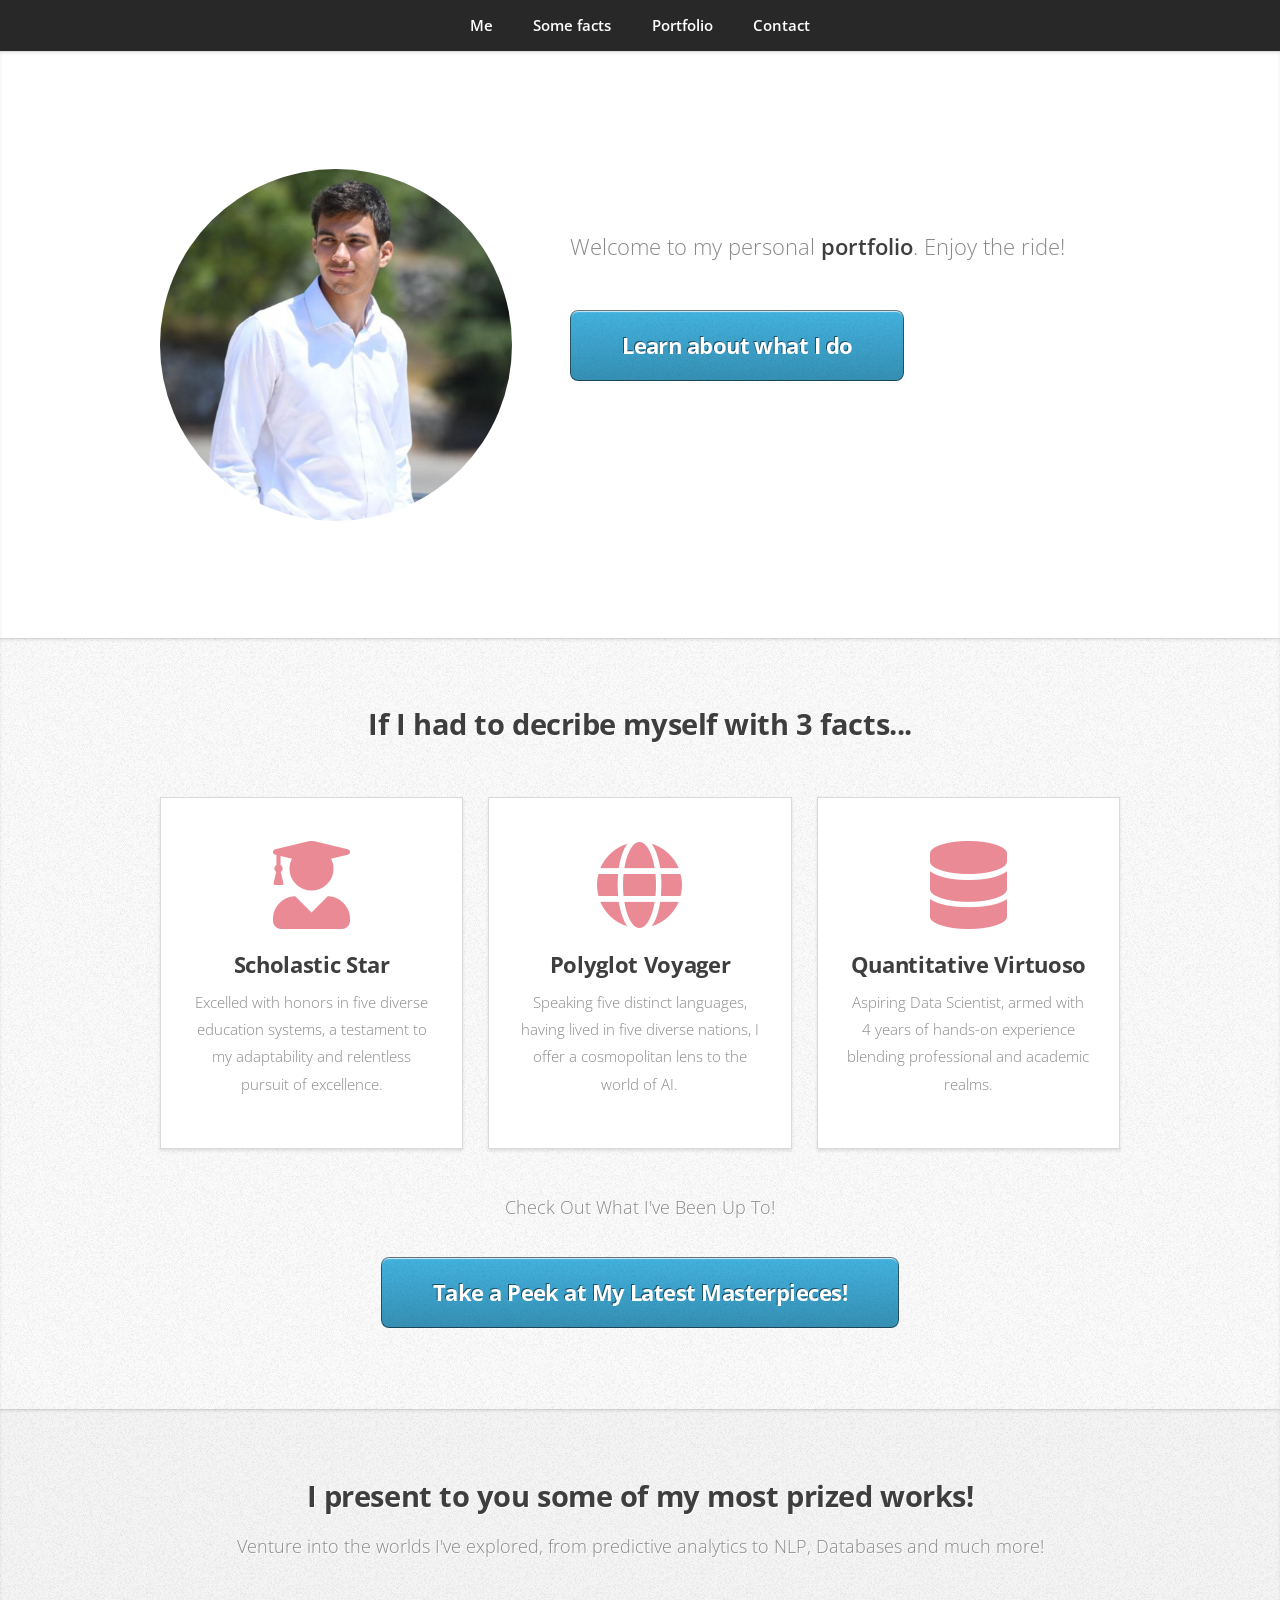
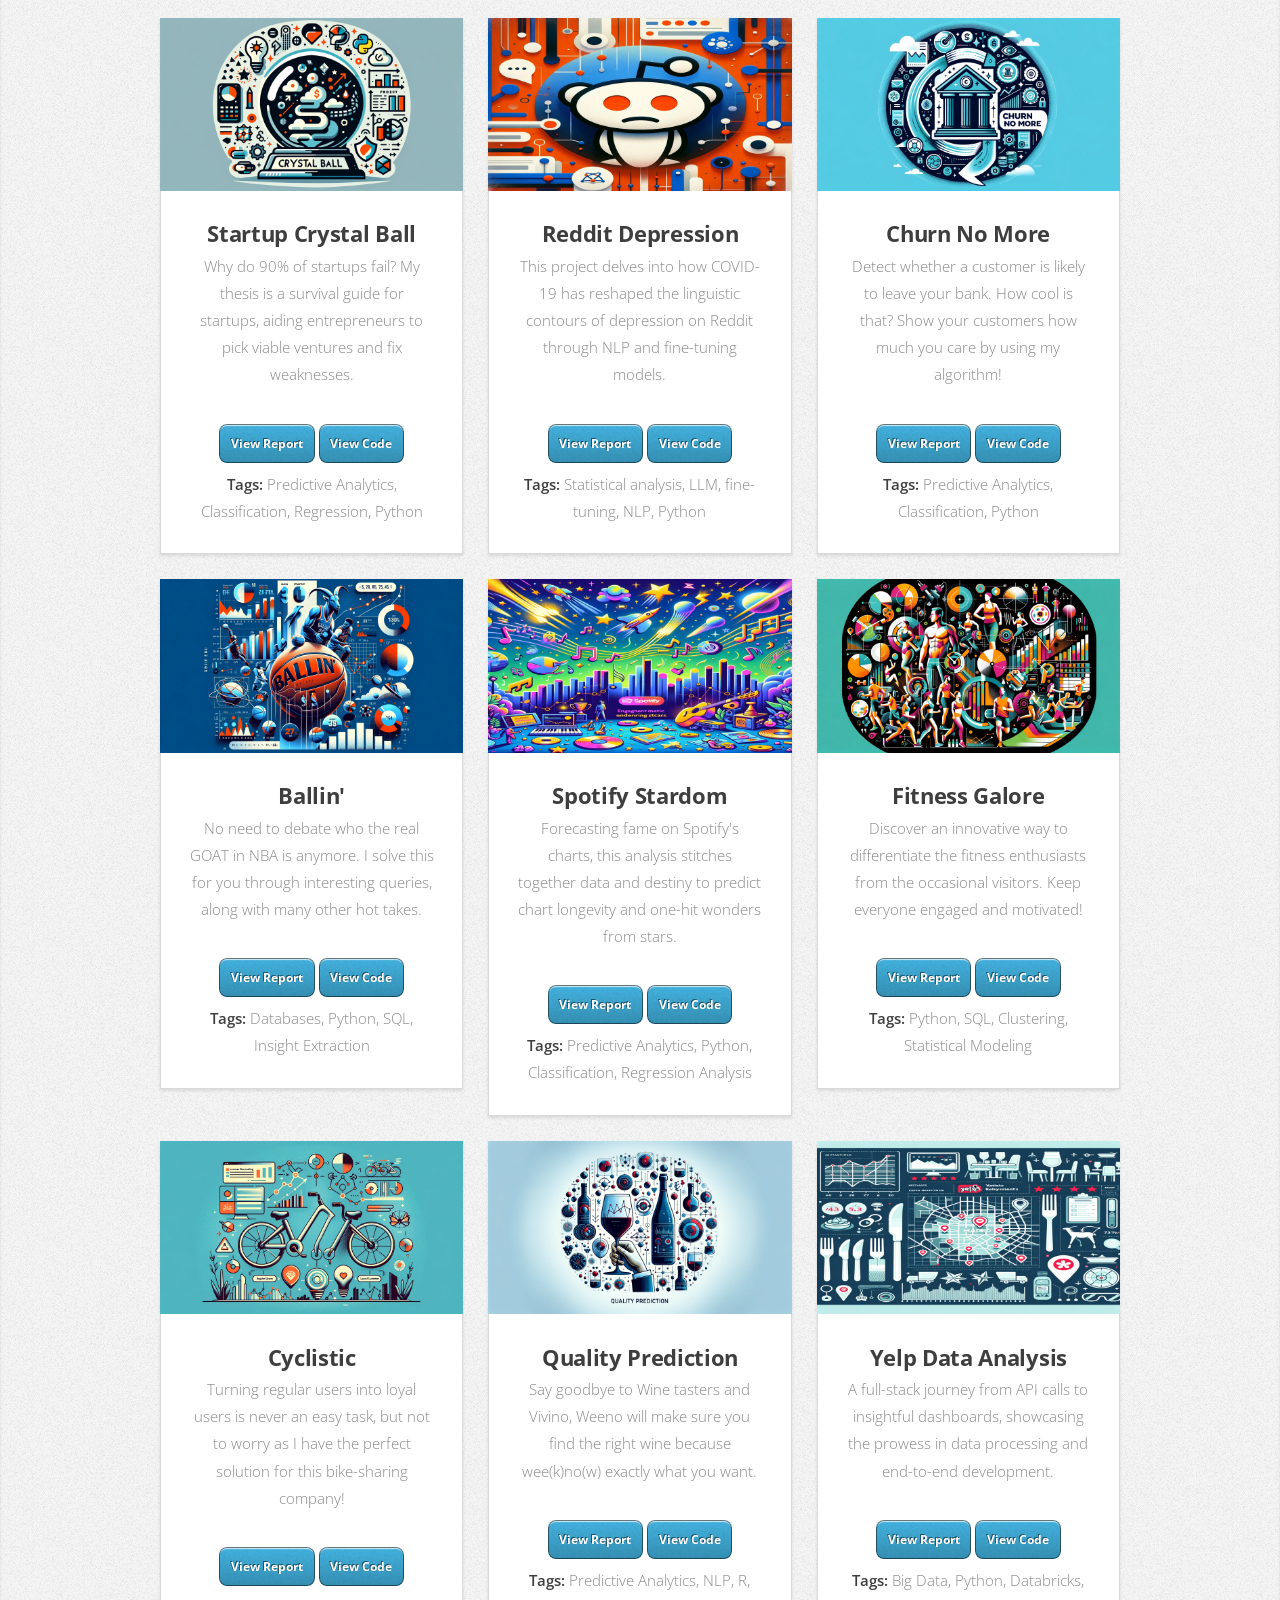
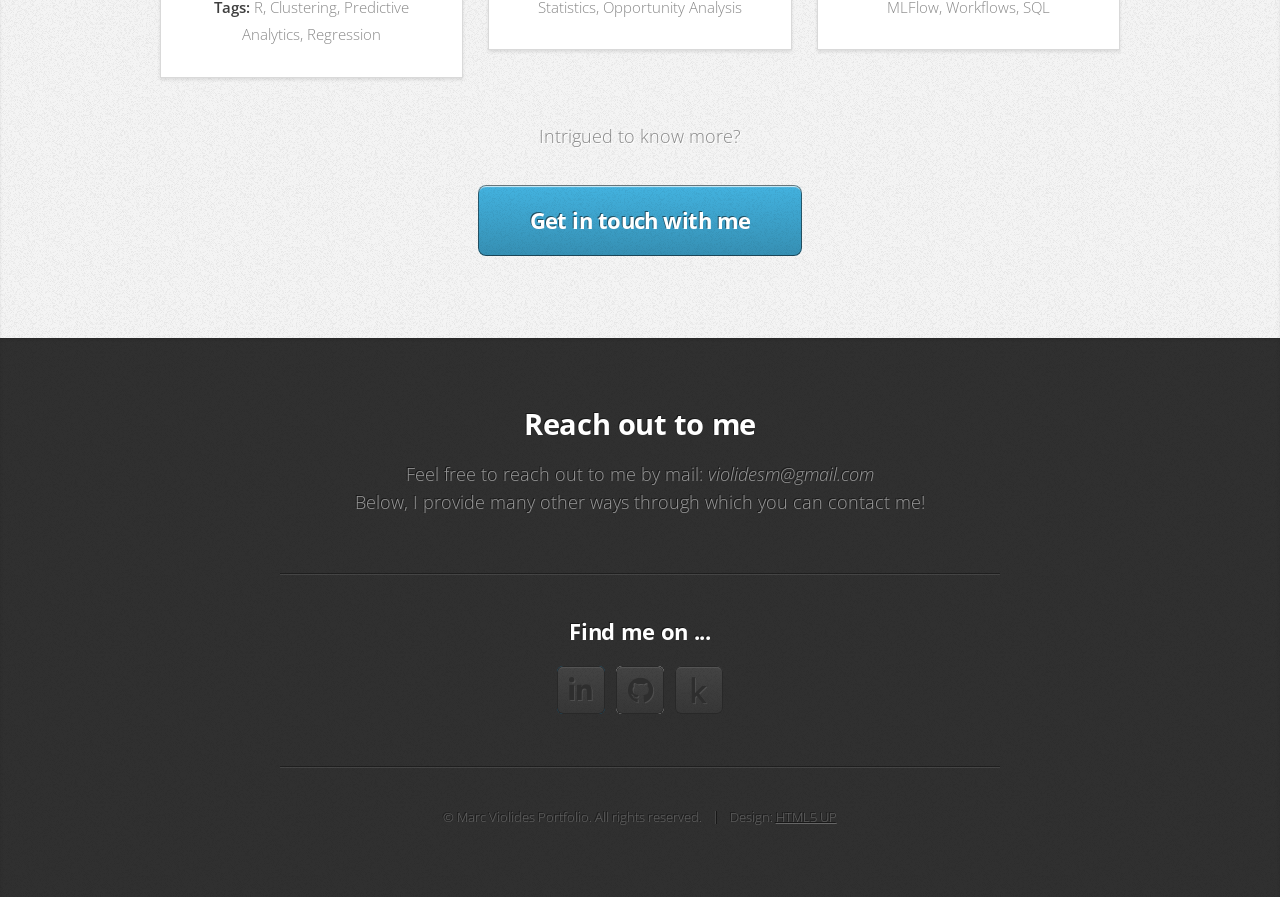
==== index.html @ 1423f088 "- Update link to ACM publication - Align boxes in facts" ====
<!DOCTYPE HTML>

<html>
	<head>
		<title>Marc Violides Portfolio</title>
		<meta charset="utf-8" />
		<meta name="viewport" content="width=device-width, initial-scale=1, user-scalable=no" />
		<link rel="stylesheet" href="assets/css/main.css" />
	</head>
	<body class="is-preload">

		<!-- Nav -->
			<nav id="nav">
				<ul class="container">
					<li><a href="#top">Me</a></li>
					<li><a href="#work">Some facts</a></li>
					<li><a href="#portfolio">Portfolio</a></li>
					<li><a href="#contact">Contact</a></li>
				</ul>
			</nav>

		<!-- Home -->
			<article id="top" class="wrapper style1">
				<div class="container">
					<div class="row">
						<div class="col-4 col-5-large col-12-medium">
							<span class="image fit"><img src="images/my_photo.jpeg" alt="" /></span>
						</div>
						<div class="col-8 col-7-large col-12-medium">
							<header>
								<h1 id="greeting"> Hey! I'm<strong> Marc Violides</strong></h1>
							</header>
							<p>Welcome to my personal<strong> portfolio</strong>. Enjoy the ride!</p>
							<a href="#work" class="button large scrolly">Learn about what I do</a>
						</div>
					</div>
				</div>
			</article>

		<!-- Work -->
			<article id="work" class="wrapper style2">
				<div class="container">
					<header>
						<h2>If I had to decribe myself with 3 facts...</h2>
					</header>
					<div class="row aln-center">
						<div class="col-4 col-6-medium col-12-small">
							<section class="box style1">
								<span class="icon solid featured fa-solid fa-user-graduate"></span>
								<h3>Scholastic Star</h3>
								<p>Excelled with honors in five diverse education systems, a testament to my adaptability and relentless pursuit of excellence.</p>
							</section>
						</div>
						<div class="col-4 col-6-medium col-12-small">
							<section class="box style1">
								<span class="icon solid featured fa-solid fa-globe"></span>
								<h3>Polyglot Voyager</h3>
								<p>Speaking five distinct languages, having lived in five diverse nations, I offer a cosmopolitan lens to the world of AI.</p>
							</section>
						</div>
						<div class="col-4 col-6-medium col-12-small">
							<section class="box style1">
								<span class="icon solid featured fa-solid fa-database"></span>
								<h3>Quantitative Virtuoso</h3>
								<p>Aspiring Data Scientist, armed with 4 years of hands-on experience blending professional and academic realms.</p>
							</section>
						</div>
						
					
				
					</div>
					<footer>
						<p>Check Out What I've Been Up To!</p>
						<a href="#portfolio" class="button large scrolly">Take a Peek at My Latest Masterpieces!</a>
					</footer>
				</div>
			</article>

		<!-- Portfolio -->
		<article id="portfolio" class="wrapper style3">
		    <div class="container">
		        <header>
		            <h2>I present to you some of my most prized works!</h2>
		            <p>Venture into the worlds I've explored, from predictive analytics to NLP, Databases and much more!</p> 
		        </header>
		        <div class="row">
		            <!-- Startup Crystal Ball Project -->
		            <div class="col-4 col-6-medium col-12-small">
		                <article class="box style2">
		                    <a href="https://www.researchgate.net/publication/378259734_Predictive_modeling_for_identifying_Success_Factors_in_Startups_An_empirical_Analysis" class="image featured"><img src="images/startup_crystal_ball.png" alt="" /></a>
		                    <h3>Startup Crystal Ball</h3>
		                    <p>Why do 90% of startups fail? My thesis is a survival guide for startups, aiding entrepreneurs to pick viable ventures and fix weaknesses.</p>
		                    <div class="buttons">
		                        <a href="https://www.researchgate.net/publication/378259734_Predictive_modeling_for_identifying_Success_Factors_in_Startups_An_empirical_Analysis" class="button small" style="padding: 0.5em 1em; font-size: 0.8em; margin-top: 0.5em; max-width: initial;">View Report</a>
		                        <a href="https://github.com/marcv12/startup_success_prediction" class="button small" style="padding: 0.5em 1em; font-size: 0.8em; margin-top: 0.5em; max-width: initial;">View Code</a>
		                    </div>
				<b>Tags:</b> Predictive Analytics, Classification, Regression, Python
		                </article>
		            </div>

				<!-- Reddit Depression Analysis Project -->
			<div class="col-4 col-6-medium col-12-small">
			    <article class="box style2">
			        <a href="https://dl.acm.org/doi/full/10.1145/3706890.3707025" class="image featured"><img src="images/resized_reddit.jpeg" alt="Reddit Depression Analysis Cover" /></a>
			        <h3>Reddit Depression</h3>
			        <p>This project delves into how COVID-19 has reshaped the linguistic contours of depression on Reddit through NLP and fine-tuning models.</p>
			        <div class="buttons">
			            <a href="https://dl.acm.org/doi/full/10.1145/3706890.3707025" class="button small" style="padding: 0.5em 1em; font-size: 0.8em; margin-top: 0.5em; max-width: initial;">View Report</a>
			            <a href="https://github.com/marcv12/reddit_depression" class="button small" style="padding: 0.5em 1em; font-size: 0.8em; margin-top: 0.5em; max-width: initial;">View Code</a>
			        </div>
			        <b>Tags:</b> Statistical analysis, LLM, fine-tuning, NLP, Python
			    </article>
			</div>

				<!-- Churn project -->
		            <div class="col-4 col-6-medium col-12-small">
		                <article class="box style2">
		                    <a href="https://drive.google.com/file/d/150EFKqmXmt2db7k8Qlv5PK74S-9IhOcJ/view?usp=sharing" class="image featured"><img src="images/churn_no_more_cover.png" alt="image of churning no more project" /></a>
		                    <h3>Churn No More</h3>
		                    <p>Detect whether a customer is likely to leave your bank. How cool is that? Show your customers how much you care by using my algorithm!</p>
		                    
		                    <div class="buttons">
		                        <a href="https://drive.google.com/file/d/150EFKqmXmt2db7k8Qlv5PK74S-9IhOcJ/view?usp=sharing" class="button small" style="padding: 0.5em 1em; font-size: 0.8em; margin-top: 0.5em; max-width: initial;">View Report</a>
		                        <a href="https://github.com/marcv12/To_churn_or_not_to_churn" class="button small" style="padding: 0.5em 1em; font-size: 0.8em; margin-top: 0.5em; max-width: initial;">View Code</a>
		                    </div>
					<b>Tags:</b> Predictive Analytics, Classification, Python
		                </article>
		            </div>


				
		            <!-- Ballin NBA project -->
		            <div class="col-4 col-6-medium col-12-small">
		                <article class="box style2">
		                    <a href="https://drive.google.com/file/d/1-qjoWZoAgb9MP-tbfF7dIFPw4e5CieKf/view?usp=sharing" class="image featured"><img src="images/ballin_project.png" alt="image of nba project" /></a>
		                    <h3>Ballin'</h3>
		                    <p>No need to debate who the real GOAT in NBA is anymore. I solve this for you through interesting queries, along with many other hot takes.</p>
		                    
		                    <div class="buttons">
		                        <a href="https://drive.google.com/file/d/1-qjoWZoAgb9MP-tbfF7dIFPw4e5CieKf/view?usp=sharing" class="button small" style="padding: 0.5em 1em; font-size: 0.8em; margin-top: 0.5em; max-width: initial;">View Report</a>
		                        <a href="https://github.com/marcv12/NBA_project" class="button small" style="padding: 0.5em 1em; font-size: 0.8em; margin-top: 0.5em; max-width: initial;">View Code</a>
		                    </div>
				<b>Tags:</b> Databases, Python, SQL, Insight Extraction
		                </article>
		            </div>
		            


				<!-- Spotify Analysis Project -->
			<div class="col-4 col-6-medium col-12-small">
			    <article class="box style2">
			        <a href="https://www.researchgate.net/publication/378964480_Chart_Longevity_and_Stardom_Predicting_Song_Duration_and_Artist_Breakouts_on_Spotify" class="image featured"><img src="images/resized_spotify.jpeg" alt="Spotify Analysis Cover" /></a>
			        <h3>Spotify Stardom</h3>
			        <p>Forecasting fame on Spotify's charts, this analysis stitches together data and destiny to predict chart longevity and one-hit wonders from stars.</p>
			        <div class="buttons">
			            <a href="https://www.researchgate.net/publication/378964480_Chart_Longevity_and_Stardom_Predicting_Song_Duration_and_Artist_Breakouts_on_Spotify" class="button small" style="padding: 0.5em 1em; font-size: 0.8em; margin-top: 0.5em; max-width: initial;">View Report</a>
			            <a href="https://github.com/marcv12/spotify_analysis" class="button small" style="padding: 0.5em 1em; font-size: 0.8em; margin-top: 0.5em; max-width: initial;">View Code</a>
			        </div>
			        <b>Tags:</b> Predictive Analytics, Python, Classification, Regression Analysis
			    </article>
			</div>
				
		            <!-- Fitness Galore Project -->
		            <div class="col-4 col-6-medium col-12-small">
		                <article class="box style2">
		                    <a href="https://drive.google.com/file/d/1sPAd1Q3yMEG9LUnz9MklTgXT2v_jiDfI/view?usp=sharing" class="image featured"><img src="images/fitness_galore_updated_cover.png" alt="image of fitness galore project" /></a>
		                    <h3>Fitness Galore</h3>
		                    <p>Discover an innovative way to differentiate the fitness enthusiasts from the occasional visitors. Keep everyone engaged and motivated!</p>
		                    
		                    <div class="buttons">
		                        <a href="https://drive.google.com/file/d/1sPAd1Q3yMEG9LUnz9MklTgXT2v_jiDfI/view?usp=sharing" class="button small" style="padding: 0.5em 1em; font-size: 0.8em; margin-top: 0.5em; max-width: initial;">View Report</a>
		                        <a href="https://github.com/marcv12/Fitness_app_cluster" class="button small" style="padding: 0.5em 1em; font-size: 0.8em; margin-top: 0.5em; max-width: initial;">View Code</a>
		                    </div>
					<b>Tags:</b> Python, SQL, Clustering, Statistical Modeling
		                </article>
		            </div>
		            <!-- Cyclistic Project -->
		            <div class="col-4 col-6-medium col-12-small">
		                <article class="box style2">
		                    <a href="https://ccyzzvc0pnsf60ehtkzvuw.on.drv.tw/Cyclistic_report.html" class="image featured"><img src="images/cyclistic_cover.png" alt="image of cyclistic project" /></a>
		                    <h3>Cyclistic</h3>
		                    <p>Turning regular users into loyal users is never an easy task, but not to worry as I have the perfect solution for this bike-sharing company!</p>
		                    
		                    <div class="buttons">
		                        <a href="https://ccyzzvc0pnsf60ehtkzvuw.on.drv.tw/Cyclistic_report.html" class="button small" style="padding: 0.5em 1em; font-size: 0.8em; margin-top: 0.5em; max-width: initial;">View Report</a>
		                        <a href="https://github.com/marcv12/Cyclistic_case_study_Coursera" class="button small" style="padding: 0.5em 1em; font-size: 0.8em; margin-top: 0.5em; max-width: initial;">View Code</a>
		                    </div>
					<b>Tags:</b> R, Clustering, Predictive Analytics, Regression
		                </article>
		            </div>
				
		            <!-- Weeknow Vino -->
		            <div class="col-4 col-6-medium col-12-small">
		                <article class="box style2">
		                    <a href="https://ccyzzvc0pnsf60ehtkzvuw.on.drv.tw/wine_quality_prediction.html" class="image featured"><img src="images/wine_quality_pred_cover.png" alt="image of wine quality prediction project" /></a>
		                    <h3>Quality Prediction</h3>
		                    <p>Say goodbye to Wine tasters and Vivino, Weeno will make sure you find the right wine because wee(k)no(w) exactly what you want.</p>
		                    
		                    <div class="buttons">
		                        <a href="https://ccyzzvc0pnsf60ehtkzvuw.on.drv.tw/wine_quality_prediction.html" class="button small" style="padding: 0.5em 1em; font-size: 0.8em; margin-top: 0.5em; max-width: initial;">View Report</a>
		                        <a href="https://github.com/marcv12/wine_quality_prediction" class="button small" style="padding: 0.5em 1em; font-size: 0.8em; margin-top: 0.5em; max-width: initial;">View Code</a>
		                    </div>
					<b>Tags:</b> Predictive Analytics, NLP, R, Statistics, Opportunity Analysis
		                </article>
		            </div>

			
			
			<!-- Yelp Data Analysis Project -->
			<div class="col-4 col-6-medium col-12-small">
			    <article class="box style2">
			        <a href="https://drive.google.com/file/d/1IAJFgjIyKGXieVDuXGz5tHN5pSJ6M6KU/view?usp=sharing" class="image featured"><img src="images/resized_yelp.jpeg" alt="Yelp Data Analysis Cover" /></a>
			        <h3>Yelp Data Analysis</h3>
			        <p>A full-stack journey from API calls to insightful dashboards, showcasing the prowess in data processing and end-to-end development.</p>
			        <div class="buttons">
			            <a href="https://drive.google.com/file/d/1IAJFgjIyKGXieVDuXGz5tHN5pSJ6M6KU/view?usp=sharing" class="button small" style="padding: 0.5em 1em; font-size: 0.8em; margin-top: 0.5em; max-width: initial;">View Report</a>
			            <a href="https://github.com/marcv12/yelp_data_analysis" class="button small" style="padding: 0.5em 1em; font-size: 0.8em; margin-top: 0.5em; max-width: initial;">View Code</a>
			        </div>
			        <b>Tags:</b> Big Data, Python, Databricks, MLFlow, Workflows, SQL
			    </article>
			</div>
			
			

		        </div>
		        <footer>
		            <p>Intrigued to know more?</p>
		            <a href="#contact" class="button large scrolly">Get in touch with me</a>
		        </footer>
		    </div>
		</article>


		<!-- Contact -->
			<article id="contact" class="wrapper style4">
				<div class="container medium">
					<header>
						<h2>Reach out to me</h2>
						<p> Feel free to reach out to me by mail: <i>violidesm@gmail.com</i></p>
						<p> Below, I provide many other ways through which you can contact me!</p>
					</header>
					
						<div class="col-12">
							<hr />
							<h3>Find me on ...</h3>
							<ul class="social">
								<li><a href="https://www.linkedin.com/in/marc-violides-b282ba214" class="icon brands fa-linkedin-in"><span class="label">LinkedIn</span></a></li>
								<li><a href="https://github.com/marcv12" class="icon brands fa-github"><span class="label">Github</span></a></li>
								<li><a href="https://www.kaggle.com/marcviolides" class="icon brands fa-kaggle"><span class="label">Kaggle</span></a></li>
								<!--
								<li><a href="#" class="icon solid fa-rss"><span>RSS</span></a></li>
								<li><a href="#" class="icon brands fa-instagram"><span>Instagram</span></a></li>
								<li><a href="#" class="icon brands fa-foursquare"><span>Foursquare</span></a></li>
								<li><a href="#" class="icon brands fa-skype"><span>Skype</span></a></li>
								<li><a href="#" class="icon brands fa-soundcloud"><span>Soundcloud</span></a></li>
								<li><a href="#" class="icon brands fa-youtube"><span>YouTube</span></a></li>
								<li><a href="#" class="icon brands fa-blogger"><span>Blogger</span></a></li>
								<li><a href="#" class="icon brands fa-flickr"><span>Flickr</span></a></li>
								<li><a href="#" class="icon brands fa-vimeo"><span>Vimeo</span></a></li>
								-->
							</ul>
							<hr />
						</div>
					</div>
					<footer>
						<ul id="copyright">
							<li>&copy; Marc Violides Portfolio. All rights reserved.</li><li>Design: <a href="http://html5up.net">HTML5 UP</a></li>
						</ul>
					</footer>
				</div>
			</article>

		<!-- Scripts -->
			<script src="assets/js/jquery.min.js"></script>
			<script src="assets/js/jquery.scrolly.min.js"></script>
			<script src="assets/js/greetingsAnimation.js"></script>
			<script src="assets/js/browser.min.js"></script>
			<script src="assets/js/breakpoints.min.js"></script>
			<script src="assets/js/util.js"></script>
			<script src="assets/js/main.js"></script>

	</body>
</html>
---- assets/css/main.css ----
@import url("https://fonts.googleapis.com/css?family=Open+Sans:300,300italic,600,600italic,700");
@import url("fontawesome-all.min.css");

/*
	Miniport by HTML5 UP
	html5up.net | @ajlkn
	Free for personal and commercial use under the CCA 3.0 license (html5up.net/license)
*/

html, body, div, span, applet, object,
iframe, h1, h2, h3, h4, h5, h6, p, blockquote,
pre, a, abbr, acronym, address, big, cite,
code, del, dfn, em, img, ins, kbd, q, s, samp,
small, strike, strong, sub, sup, tt, var, b,
u, i, center, dl, dt, dd, ol, ul, li, fieldset,
form, label, legend, table, caption, tbody,
tfoot, thead, tr, th, td, article, aside,
canvas, details, embed, figure, figcaption,
footer, header, hgroup, menu, nav, output, ruby,
section, summary, time, mark, audio, video {
	margin: 0;
	padding: 0;
	border: 0;
	font-size: 100%;
	font: inherit;
	vertical-align: baseline;}

article, aside, details, figcaption, figure,
footer, header, hgroup, menu, nav, section {
	display: block;}

body {
	line-height: 1;
}

ol, ul {
	list-style: none;
}

blockquote, q {
	quotes: none;
}

	blockquote:before, blockquote:after, q:before, q:after {
		content: '';
		content: none;
	}

table {
	border-collapse: collapse;
	border-spacing: 0;
}

body {
	-webkit-text-size-adjust: none;
}

mark {
	background-color: transparent;
	color: inherit;
}

input::-moz-focus-inner {
	border: 0;
	padding: 0;
}

input, select, textarea {
	-moz-appearance: none;
	-webkit-appearance: none;
	-ms-appearance: none;
	appearance: none;
}

/* Basic */

	html {
		box-sizing: border-box;
	}

	*, *:before, *:after {
		box-sizing: inherit;
	}

	body {
		padding-top: 3.5em;
	}

		body.is-preload *, body.is-preload *:before, body.is-preload *:after {
			-moz-animation: none !important;
			-webkit-animation: none !important;
			-ms-animation: none !important;
			animation: none !important;
			-moz-transition: none !important;
			-webkit-transition: none !important;
			-ms-transition: none !important;
			transition: none !important;
		}

	body, input, textarea, select {
		font-family: 'Open Sans', sans-serif;
		line-height: 1.85em;
		color: #888;
		font-weight: 300;
		font-size: 13pt;
	}

	a {
		-moz-transition: color .2s ease-in-out;
		-webkit-transition: color .2s ease-in-out;
		-ms-transition: color .2s ease-in-out;
		transition: color .2s ease-in-out;
		color: #43B3E0;
		text-decoration: underline;
	}

		a:hover {
			color: #43bff0 !important;
		}

		a img {
			border: 0;
		}

	b, strong {
		font-weight: 600;
		color: #3e3e3e;
	}

	i, em {
		font-style: italic;
	}

	sub {
		position: relative;
		top: 0.5em;
		font-size: 0.8em;
	}

	sup {
		position: relative;
		top: -0.5em;
		font-size: 0.8em;
	}

	blockquote {
		border-left: solid 0.75em #eee;
		padding: 1em 0 1em 1.5em;
		font-style: italic;
	}

	h1, h2, h3, h4, h5, h6 {
		color: #3e3e3e;
		margin: 0 0 0.75em 0;
	}

	h1 a, h2 a, h3 a, h4 a, h5 a, h6 a {
		text-decoration: none;
		color: inherit;
	}

	h2, h3, h4, h5, h6 {
		font-weight: 700;
	}

	h1 {
		font-size: 3.25em;
		letter-spacing: -0.025em;
		font-weight: 300;
	}

		h1 strong {
			font-weight: 700;
		}

	h2 {
		font-size: 2em;
		letter-spacing: -0.015em;
	}

	h3 {
		font-size: 1.5em;
		letter-spacing: -0.015em;
	}

	em, i {
		font-style: italic;
	}

	br.clear {
		clear: both;
	}

	hr {
		border: 0;
		border-top: solid 1px #444;
		border-top-color: rgba(0, 0, 0, 0.35);
		box-shadow: 0px 1px 0px 0px rgba(255, 255, 255, 0.1);
		height: 1px;
		margin: 3em 0;
	}

	p, ul, ol, dl, table {
		margin-bottom: 2em;
	}

	header {
		margin: 0 0 3em 0;
	}

		header > p {
			font-size: 1.25em;
			margin: 0;
		}

	footer {
		margin: 3em 0 0 0;
	}

		footer > p {
			font-size: 1.25em;
		}

/* Container */

	.container {
		margin: 0 auto;
		max-width: calc(100% - 50px);
		width: 1200px;
	}

		.container.medium {
			width: 900px;
		}

		@media screen and (max-width: 1680px) {

			.container {
				width: 1200px;
			}

				.container.medium {
					width: 900px;
				}

		}

		@media screen and (max-width: 1280px) {

			.container {
				width: 960px;
			}

				.container.medium {
					width: 720px;
				}

		}

		@media screen and (max-width: 980px) {

			.container {
				width: 100%;
			}

				.container.medium {
					width: 75%;
				}

		}

		@media screen and (max-width: 736px) {

			.container {
				width: 100%;
				max-width: calc(100% - 30px);
			}

				.container.medium {
					width: 100%;
				}

		}

/* Row */

	.row {
		display: flex;
		flex-wrap: wrap;
		box-sizing: border-box;
		align-items: stretch;
	}

		.row > * {
			box-sizing: border-box;
		}

		.row.gtr-uniform > * > :last-child {
			margin-bottom: 0;
		}

		.row.aln-left {
			justify-content: flex-start;
		}

		.row.aln-center {
			justify-content: center;
		}

		.row.aln-right {
			justify-content: flex-end;
		}

		.row.aln-top {
			align-items: flex-start;
		}

		.row.aln-middle {
			align-items: center;
		}

		.row.aln-bottom {
			align-items: flex-end;
		}

		.row > .imp {
			order: -1;
		}

		.row > .col-1 {
			width: 8.33333%;
		}

		.row > .off-1 {
			margin-left: 8.33333%;
		}

		.row > .col-2 {
			width: 16.66667%;
		}

		.row > .off-2 {
			margin-left: 16.66667%;
		}

		.row > .col-3 {
			width: 25%;
		}

		.row > .off-3 {
			margin-left: 25%;
		}

		.row > .col-4 {
			width: 33.33333%;
		}

		.row > .off-4 {
			margin-left: 33.33333%;
		}

		.row > .col-5 {
			width: 41.66667%;
		}

		.row > .off-5 {
			margin-left: 41.66667%;
		}

		.row > .col-6 {
			width: 50%;
		}

		.row > .off-6 {
			margin-left: 50%;
		}

		.row > .col-7 {
			width: 58.33333%;
		}

		.row > .off-7 {
			margin-left: 58.33333%;
		}

		.row > .col-8 {
			width: 66.66667%;
		}

		.row > .off-8 {
			margin-left: 66.66667%;
		}

		.row > .col-9 {
			width: 75%;
		}

		.row > .off-9 {
			margin-left: 75%;
		}

		.row > .col-10 {
			width: 83.33333%;
		}

		.row > .off-10 {
			margin-left: 83.33333%;
		}

		.row > .col-11 {
			width: 91.66667%;
		}

		.row > .off-11 {
			margin-left: 91.66667%;
		}

		.row > .col-12 {
			width: 100%;
		}

		.row > .off-12 {
			margin-left: 100%;
		}

		.row.gtr-0 {
			margin-top: 0px;
			margin-left: 0px;
		}

			.row.gtr-0 > * {
				padding: 0px 0 0 0px;
			}

			.row.gtr-0.gtr-uniform {
				margin-top: 0px;
			}

				.row.gtr-0.gtr-uniform > * {
					padding-top: 0px;
				}

		.row.gtr-25 {
			margin-top: -6.25px;
			margin-left: -6.25px;
		}

			.row.gtr-25 > * {
				padding: 6.25px 0 0 6.25px;
			}

			.row.gtr-25.gtr-uniform {
				margin-top: -6.25px;
			}

				.row.gtr-25.gtr-uniform > * {
					padding-top: 6.25px;
				}

		.row.gtr-50 {
			margin-top: -12.5px;
			margin-left: -12.5px;
		}

			.row.gtr-50 > * {
				padding: 12.5px 0 0 12.5px;
			}

			.row.gtr-50.gtr-uniform {
				margin-top: -12.5px;
			}

				.row.gtr-50.gtr-uniform > * {
					padding-top: 12.5px;
				}

		.row {
			margin-top: -25px;
			margin-left: -25px;
		}

			.row > * {
				padding: 25px 0 0 25px;
			}

			.row.gtr-uniform {
				margin-top: -25px;
			}

				.row.gtr-uniform > * {
					padding-top: 25px;
				}

		.row.gtr-150 {
			margin-top: -37.5px;
			margin-left: -37.5px;
		}

			.row.gtr-150 > * {
				padding: 37.5px 0 0 37.5px;
			}

			.row.gtr-150.gtr-uniform {
				margin-top: -37.5px;
			}

				.row.gtr-150.gtr-uniform > * {
					padding-top: 37.5px;
				}

		.row.gtr-200 {
			margin-top: -50px;
			margin-left: -50px;
		}

			.row.gtr-200 > * {
				padding: 50px 0 0 50px;
			}

			.row.gtr-200.gtr-uniform {
				margin-top: -50px;
			}

				.row.gtr-200.gtr-uniform > * {
					padding-top: 50px;
				}

		@media screen and (max-width: 1680px) {

			.row {
				display: flex;
				flex-wrap: wrap;
				box-sizing: border-box;
				align-items: stretch;
			}

				.row > * {
					box-sizing: border-box;
				}

				.row.gtr-uniform > * > :last-child {
					margin-bottom: 0;
				}

				.row.aln-left {
					justify-content: flex-start;
				}

				.row.aln-center {
					justify-content: center;
				}

				.row.aln-right {
					justify-content: flex-end;
				}

				.row.aln-top {
					align-items: flex-start;
				}

				.row.aln-middle {
					align-items: center;
				}

				.row.aln-bottom {
					align-items: flex-end;
				}

				.row > .imp-xlarge {
					order: -1;
				}

				.row > .col-1-xlarge {
					width: 8.33333%;
				}

				.row > .off-1-xlarge {
					margin-left: 8.33333%;
				}

				.row > .col-2-xlarge {
					width: 16.66667%;
				}

				.row > .off-2-xlarge {
					margin-left: 16.66667%;
				}

				.row > .col-3-xlarge {
					width: 25%;
				}

				.row > .off-3-xlarge {
					margin-left: 25%;
				}

				.row > .col-4-xlarge {
					width: 33.33333%;
				}

				.row > .off-4-xlarge {
					margin-left: 33.33333%;
				}

				.row > .col-5-xlarge {
					width: 41.66667%;
				}

				.row > .off-5-xlarge {
					margin-left: 41.66667%;
				}

				.row > .col-6-xlarge {
					width: 50%;
				}

				.row > .off-6-xlarge {
					margin-left: 50%;
				}

				.row > .col-7-xlarge {
					width: 58.33333%;
				}

				.row > .off-7-xlarge {
					margin-left: 58.33333%;
				}

				.row > .col-8-xlarge {
					width: 66.66667%;
				}

				.row > .off-8-xlarge {
					margin-left: 66.66667%;
				}

				.row > .col-9-xlarge {
					width: 75%;
				}

				.row > .off-9-xlarge {
					margin-left: 75%;
				}

				.row > .col-10-xlarge {
					width: 83.33333%;
				}

				.row > .off-10-xlarge {
					margin-left: 83.33333%;
				}

				.row > .col-11-xlarge {
					width: 91.66667%;
				}

				.row > .off-11-xlarge {
					margin-left: 91.66667%;
				}

				.row > .col-12-xlarge {
					width: 100%;
				}

				.row > .off-12-xlarge {
					margin-left: 100%;
				}

				.row.gtr-0 {
					margin-top: 0px;
					margin-left: 0px;
				}

					.row.gtr-0 > * {
						padding: 0px 0 0 0px;
					}

					.row.gtr-0.gtr-uniform {
						margin-top: 0px;
					}

						.row.gtr-0.gtr-uniform > * {
							padding-top: 0px;
						}

				.row.gtr-25 {
					margin-top: -6.25px;
					margin-left: -6.25px;
				}

					.row.gtr-25 > * {
						padding: 6.25px 0 0 6.25px;
					}

					.row.gtr-25.gtr-uniform {
						margin-top: -6.25px;
					}

						.row.gtr-25.gtr-uniform > * {
							padding-top: 6.25px;
						}

				.row.gtr-50 {
					margin-top: -12.5px;
					margin-left: -12.5px;
				}

					.row.gtr-50 > * {
						padding: 12.5px 0 0 12.5px;
					}

					.row.gtr-50.gtr-uniform {
						margin-top: -12.5px;
					}

						.row.gtr-50.gtr-uniform > * {
							padding-top: 12.5px;
						}

				.row {
					margin-top: -25px;
					margin-left: -25px;
				}

					.row > * {
						padding: 25px 0 0 25px;
					}

					.row.gtr-uniform {
						margin-top: -25px;
					}

						.row.gtr-uniform > * {
							padding-top: 25px;
						}

				.row.gtr-150 {
					margin-top: -37.5px;
					margin-left: -37.5px;
				}

					.row.gtr-150 > * {
						padding: 37.5px 0 0 37.5px;
					}

					.row.gtr-150.gtr-uniform {
						margin-top: -37.5px;
					}

						.row.gtr-150.gtr-uniform > * {
							padding-top: 37.5px;
						}

				.row.gtr-200 {
					margin-top: -50px;
					margin-left: -50px;
				}

					.row.gtr-200 > * {
						padding: 50px 0 0 50px;
					}

					.row.gtr-200.gtr-uniform {
						margin-top: -50px;
					}

						.row.gtr-200.gtr-uniform > * {
							padding-top: 50px;
						}

		}

		@media screen and (max-width: 1280px) {

			.row {
				display: flex;
				flex-wrap: wrap;
				box-sizing: border-box;
				align-items: stretch;
			}

				.row > * {
					box-sizing: border-box;
				}

				.row.gtr-uniform > * > :last-child {
					margin-bottom: 0;
				}

				.row.aln-left {
					justify-content: flex-start;
				}

				.row.aln-center {
					justify-content: center;
				}

				.row.aln-right {
					justify-content: flex-end;
				}

				.row.aln-top {
					align-items: flex-start;
				}

				.row.aln-middle {
					align-items: center;
				}

				.row.aln-bottom {
					align-items: flex-end;
				}

				.row > .imp-large {
					order: -1;
				}

				.row > .col-1-large {
					width: 8.33333%;
				}

				.row > .off-1-large {
					margin-left: 8.33333%;
				}

				.row > .col-2-large {
					width: 16.66667%;
				}

				.row > .off-2-large {
					margin-left: 16.66667%;
				}

				.row > .col-3-large {
					width: 25%;
				}

				.row > .off-3-large {
					margin-left: 25%;
				}

				.row > .col-4-large {
					width: 33.33333%;
				}

				.row > .off-4-large {
					margin-left: 33.33333%;
				}

				.row > .col-5-large {
					width: 41.66667%;
				}

				.row > .off-5-large {
					margin-left: 41.66667%;
				}

				.row > .col-6-large {
					width: 50%;
				}

				.row > .off-6-large {
					margin-left: 50%;
				}

				.row > .col-7-large {
					width: 58.33333%;
				}

				.row > .off-7-large {
					margin-left: 58.33333%;
				}

				.row > .col-8-large {
					width: 66.66667%;
				}

				.row > .off-8-large {
					margin-left: 66.66667%;
				}

				.row > .col-9-large {
					width: 75%;
				}

				.row > .off-9-large {
					margin-left: 75%;
				}

				.row > .col-10-large {
					width: 83.33333%;
				}

				.row > .off-10-large {
					margin-left: 83.33333%;
				}

				.row > .col-11-large {
					width: 91.66667%;
				}

				.row > .off-11-large {
					margin-left: 91.66667%;
				}

				.row > .col-12-large {
					width: 100%;
				}

				.row > .off-12-large {
					margin-left: 100%;
				}

				.row.gtr-0 {
					margin-top: 0px;
					margin-left: 0px;
				}

					.row.gtr-0 > * {
						padding: 0px 0 0 0px;
					}

					.row.gtr-0.gtr-uniform {
						margin-top: 0px;
					}

						.row.gtr-0.gtr-uniform > * {
							padding-top: 0px;
						}

				.row.gtr-25 {
					margin-top: -6.25px;
					margin-left: -6.25px;
				}

					.row.gtr-25 > * {
						padding: 6.25px 0 0 6.25px;
					}

					.row.gtr-25.gtr-uniform {
						margin-top: -6.25px;
					}

						.row.gtr-25.gtr-uniform > * {
							padding-top: 6.25px;
						}

				.row.gtr-50 {
					margin-top: -12.5px;
					margin-left: -12.5px;
				}

					.row.gtr-50 > * {
						padding: 12.5px 0 0 12.5px;
					}

					.row.gtr-50.gtr-uniform {
						margin-top: -12.5px;
					}

						.row.gtr-50.gtr-uniform > * {
							padding-top: 12.5px;
						}

				.row {
					margin-top: -25px;
					margin-left: -25px;
				}

					.row > * {
						padding: 25px 0 0 25px;
					}

					.row.gtr-uniform {
						margin-top: -25px;
					}

						.row.gtr-uniform > * {
							padding-top: 25px;
						}

				.row.gtr-150 {
					margin-top: -37.5px;
					margin-left: -37.5px;
				}

					.row.gtr-150 > * {
						padding: 37.5px 0 0 37.5px;
					}

					.row.gtr-150.gtr-uniform {
						margin-top: -37.5px;
					}

						.row.gtr-150.gtr-uniform > * {
							padding-top: 37.5px;
						}

				.row.gtr-200 {
					margin-top: -50px;
					margin-left: -50px;
				}

					.row.gtr-200 > * {
						padding: 50px 0 0 50px;
					}

					.row.gtr-200.gtr-uniform {
						margin-top: -50px;
					}

						.row.gtr-200.gtr-uniform > * {
							padding-top: 50px;
						}

		}

		@media screen and (max-width: 980px) {

			.row {
				display: flex;
				flex-wrap: wrap;
				box-sizing: border-box;
				align-items: stretch;
			}

				.row > * {
					box-sizing: border-box;
				}

				.row.gtr-uniform > * > :last-child {
					margin-bottom: 0;
				}

				.row.aln-left {
					justify-content: flex-start;
				}

				.row.aln-center {
					justify-content: center;
				}

				.row.aln-right {
					justify-content: flex-end;
				}

				.row.aln-top {
					align-items: flex-start;
				}

				.row.aln-middle {
					align-items: center;
				}

				.row.aln-bottom {
					align-items: flex-end;
				}

				.row > .imp-medium {
					order: -1;
				}

				.row > .col-1-medium {
					width: 8.33333%;
				}

				.row > .off-1-medium {
					margin-left: 8.33333%;
				}

				.row > .col-2-medium {
					width: 16.66667%;
				}

				.row > .off-2-medium {
					margin-left: 16.66667%;
				}

				.row > .col-3-medium {
					width: 25%;
				}

				.row > .off-3-medium {
					margin-left: 25%;
				}

				.row > .col-4-medium {
					width: 33.33333%;
				}

				.row > .off-4-medium {
					margin-left: 33.33333%;
				}

				.row > .col-5-medium {
					width: 41.66667%;
				}

				.row > .off-5-medium {
					margin-left: 41.66667%;
				}

				.row > .col-6-medium {
					width: 50%;
				}

				.row > .off-6-medium {
					margin-left: 50%;
				}

				.row > .col-7-medium {
					width: 58.33333%;
				}

				.row > .off-7-medium {
					margin-left: 58.33333%;
				}

				.row > .col-8-medium {
					width: 66.66667%;
				}

				.row > .off-8-medium {
					margin-left: 66.66667%;
				}

				.row > .col-9-medium {
					width: 75%;
				}

				.row > .off-9-medium {
					margin-left: 75%;
				}

				.row > .col-10-medium {
					width: 83.33333%;
				}

				.row > .off-10-medium {
					margin-left: 83.33333%;
				}

				.row > .col-11-medium {
					width: 91.66667%;
				}

				.row > .off-11-medium {
					margin-left: 91.66667%;
				}

				.row > .col-12-medium {
					width: 100%;
				}

				.row > .off-12-medium {
					margin-left: 100%;
				}

				.row.gtr-0 {
					margin-top: 0px;
					margin-left: 0px;
				}

					.row.gtr-0 > * {
						padding: 0px 0 0 0px;
					}

					.row.gtr-0.gtr-uniform {
						margin-top: 0px;
					}

						.row.gtr-0.gtr-uniform > * {
							padding-top: 0px;
						}

				.row.gtr-25 {
					margin-top: -6.25px;
					margin-left: -6.25px;
				}

					.row.gtr-25 > * {
						padding: 6.25px 0 0 6.25px;
					}

					.row.gtr-25.gtr-uniform {
						margin-top: -6.25px;
					}

						.row.gtr-25.gtr-uniform > * {
							padding-top: 6.25px;
						}

				.row.gtr-50 {
					margin-top: -12.5px;
					margin-left: -12.5px;
				}

					.row.gtr-50 > * {
						padding: 12.5px 0 0 12.5px;
					}

					.row.gtr-50.gtr-uniform {
						margin-top: -12.5px;
					}

						.row.gtr-50.gtr-uniform > * {
							padding-top: 12.5px;
						}

				.row {
					margin-top: -25px;
					margin-left: -25px;
				}

					.row > * {
						padding: 25px 0 0 25px;
					}

					.row.gtr-uniform {
						margin-top: -25px;
					}

						.row.gtr-uniform > * {
							padding-top: 25px;
						}

				.row.gtr-150 {
					margin-top: -37.5px;
					margin-left: -37.5px;
				}

					.row.gtr-150 > * {
						padding: 37.5px 0 0 37.5px;
					}

					.row.gtr-150.gtr-uniform {
						margin-top: -37.5px;
					}

						.row.gtr-150.gtr-uniform > * {
							padding-top: 37.5px;
						}

				.row.gtr-200 {
					margin-top: -50px;
					margin-left: -50px;
				}

					.row.gtr-200 > * {
						padding: 50px 0 0 50px;
					}

					.row.gtr-200.gtr-uniform {
						margin-top: -50px;
					}

						.row.gtr-200.gtr-uniform > * {
							padding-top: 50px;
						}

		}

		@media screen and (max-width: 736px) {

			.row {
				display: flex;
				flex-wrap: wrap;
				box-sizing: border-box;
				align-items: stretch;
			}

				.row > * {
					box-sizing: border-box;
				}

				.row.gtr-uniform > * > :last-child {
					margin-bottom: 0;
				}

				.row.aln-left {
					justify-content: flex-start;
				}

				.row.aln-center {
					justify-content: center;
				}

				.row.aln-right {
					justify-content: flex-end;
				}

				.row.aln-top {
					align-items: flex-start;
				}

				.row.aln-middle {
					align-items: center;
				}

				.row.aln-bottom {
					align-items: flex-end;
				}

				.row > .imp-small {
					order: -1;
				}

				.row > .col-1-small {
					width: 8.33333%;
				}

				.row > .off-1-small {
					margin-left: 8.33333%;
				}

				.row > .col-2-small {
					width: 16.66667%;
				}

				.row > .off-2-small {
					margin-left: 16.66667%;
				}

				.row > .col-3-small {
					width: 25%;
				}

				.row > .off-3-small {
					margin-left: 25%;
				}

				.row > .col-4-small {
					width: 33.33333%;
				}

				.row > .off-4-small {
					margin-left: 33.33333%;
				}

				.row > .col-5-small {
					width: 41.66667%;
				}

				.row > .off-5-small {
					margin-left: 41.66667%;
				}

				.row > .col-6-small {
					width: 50%;
				}

				.row > .off-6-small {
					margin-left: 50%;
				}

				.row > .col-7-small {
					width: 58.33333%;
				}

				.row > .off-7-small {
					margin-left: 58.33333%;
				}

				.row > .col-8-small {
					width: 66.66667%;
				}

				.row > .off-8-small {
					margin-left: 66.66667%;
				}

				.row > .col-9-small {
					width: 75%;
				}

				.row > .off-9-small {
					margin-left: 75%;
				}

				.row > .col-10-small {
					width: 83.33333%;
				}

				.row > .off-10-small {
					margin-left: 83.33333%;
				}

				.row > .col-11-small {
					width: 91.66667%;
				}

				.row > .off-11-small {
					margin-left: 91.66667%;
				}

				.row > .col-12-small {
					width: 100%;
				}

				.row > .off-12-small {
					margin-left: 100%;
				}

				.row.gtr-0 {
					margin-top: 0px;
					margin-left: 0px;
				}

					.row.gtr-0 > * {
						padding: 0px 0 0 0px;
					}

					.row.gtr-0.gtr-uniform {
						margin-top: 0px;
					}

						.row.gtr-0.gtr-uniform > * {
							padding-top: 0px;
						}

				.row.gtr-25 {
					margin-top: -3.75px;
					margin-left: -3.75px;
				}

					.row.gtr-25 > * {
						padding: 3.75px 0 0 3.75px;
					}

					.row.gtr-25.gtr-uniform {
						margin-top: -3.75px;
					}

						.row.gtr-25.gtr-uniform > * {
							padding-top: 3.75px;
						}

				.row.gtr-50 {
					margin-top: -7.5px;
					margin-left: -7.5px;
				}

					.row.gtr-50 > * {
						padding: 7.5px 0 0 7.5px;
					}

					.row.gtr-50.gtr-uniform {
						margin-top: -7.5px;
					}

						.row.gtr-50.gtr-uniform > * {
							padding-top: 7.5px;
						}

				.row {
					margin-top: -15px;
					margin-left: -15px;
				}

					.row > * {
						padding: 15px 0 0 15px;
					}

					.row.gtr-uniform {
						margin-top: -15px;
					}

						.row.gtr-uniform > * {
							padding-top: 15px;
						}

				.row.gtr-150 {
					margin-top: -22.5px;
					margin-left: -22.5px;
				}

					.row.gtr-150 > * {
						padding: 22.5px 0 0 22.5px;
					}

					.row.gtr-150.gtr-uniform {
						margin-top: -22.5px;
					}

						.row.gtr-150.gtr-uniform > * {
							padding-top: 22.5px;
						}

				.row.gtr-200 {
					margin-top: -30px;
					margin-left: -30px;
				}

					.row.gtr-200 > * {
						padding: 30px 0 0 30px;
					}

					.row.gtr-200.gtr-uniform {
						margin-top: -30px;
					}

						.row.gtr-200.gtr-uniform > * {
							padding-top: 30px;
						}

		}

/* Form */

	form label {
		color: #3e3e3e;
		font-weight: 700;
		display: block;
		margin: 0 0 0.5em 0;
	}

	form input[type=text],
	form input[type=email],
	form input[type=password],
	form select,
	form textarea {
		-moz-transition: background .2s ease-in-out, box-shadow .2s ease-in-out;
		-webkit-transition: background .2s ease-in-out, box-shadow .2s ease-in-out;
		-ms-transition: background .2s ease-in-out, box-shadow .2s ease-in-out;
		transition: background .2s ease-in-out, box-shadow .2s ease-in-out;
		-webkit-appearance: none;
		display: block;
		border: 0;
		padding: 0.75em;
		font-size: 1em;
		border-radius: 8px;
		border: solid 1px #ddd;
		background: #fff;
		color: #bbb;
		box-shadow: inset 0px 2px 3px 1px rgba(0, 0, 0, 0.05), 0px 1px 0px 0px rgba(255, 255, 255, 0.025);
		width: 100%;
	}

		form input[type=text]:focus,
		form input[type=email]:focus,
		form input[type=password]:focus,
		form select:focus,
		form textarea:focus {
			background: #fafafa;
			box-shadow: inset 0px 2px 5px 0px rgba(0, 0, 0, 0.05), 0px 1px 0px 0px rgba(255, 255, 255, 0.025), inset 0px 0px 2px 1px #43bff0;
		}

	form textarea {
		height: 15em;
	}

	form .actions:last-child {
		margin-bottom: 0;
	}

	form ::-webkit-input-placeholder {
		color: #555 !important;
	}

	form :-moz-placeholder {
		color: #555 !important;
	}

	form ::-moz-placeholder {
		color: #555 !important;
	}

	form :-ms-input-placeholder {
		color: #555 !important;
	}

	form ::-moz-focus-inner {
		border: 0;
	}

/* Tables */

	table {
		width: 100%;
	}

		table.default {
			width: 100%;
		}

			table.default tr {
				border-top: solid 1px #eee;
			}

				table.default tr:first-child {
					border-top: 0;
				}

			table.default td {
				padding: 0.5em 1em 0.5em 1em;
			}

			table.default th {
				text-align: left;
				padding: 0.5em 1em 0.5em 1em;
				font-weight: 600;
				margin: 0 0 1em 0;
			}

			table.default thead {
				background: #4f4f4f;
				color: #fff;
			}

/* Section/Article */

	section, article {
		margin-bottom: 3em;
	}

	section > :last-child,
	article > :last-child,
	section:last-child,
	article:last-child {
		margin-bottom: 0;
	}

/* Image */

	.image {
		display: inline-block;
		position: relative;
	}

		.image img {
			display: block;
			width: 100%;
		}

		.image.fit {
			display: block;
			width: 100%;
		}

		.image.featured {
			display: block;
			width: 100%;
			margin: 0 0 2em 0;
			
		}

		.image.left {
			float: left;
			margin: 0 2em 2em 0;
		}

		.image.centered {
			display: block;
			margin: 0 0 2em 0;
		}

			.image.centered img {
				margin: 0 auto;
				width: auto;
			}

/* Button */

	input[type="button"],
	input[type="submit"],
	input[type="reset"],
	button,
	.button {
		background-image: url("images/bg.png"), -moz-linear-gradient(top, rgba(0, 0, 0, 0), rgba(0, 0, 0, 0.2));
		background-image: url("images/bg.png"), -webkit-linear-gradient(top, rgba(0, 0, 0, 0), rgba(0, 0, 0, 0.2));
		background-image: url("images/bg.png"), -ms-linear-gradient(top, rgba(0, 0, 0, 0), rgba(0, 0, 0, 0.2));
		background-image: url("images/bg.png"), linear-gradient(top, rgba(0, 0, 0, 0), rgba(0, 0, 0, 0.2));
		-moz-transition: background-color .2s ease-in-out;
		-webkit-transition: background-color .2s ease-in-out;
		-ms-transition: background-color .2s ease-in-out;
		transition: background-color .2s ease-in-out;
		-webkit-appearance: none;
		position: relative;
		display: inline-block;
		color: #fff !important;
		text-decoration: none;
		font-weight: 700;
		border: 0;
		outline: 0;
		cursor: pointer;
		border-radius: 8px;
		text-shadow: -1px -1px 0.5px rgba(0, 0, 0, 0.5);
		overflow: hidden;
		box-shadow: inset 0px 0px 0px 1px rgba(0, 0, 0, 0.5), inset 0px 2px 1px 0px rgba(255, 255, 255, 0.75);
		background-color: #43B3E0;
		padding: 1em 2.35em 1em 2.35em;
		font-size: 1.1em;
		max-width: 24em;
	}

		input[type="button"]:hover,
		input[type="submit"]:hover,
		input[type="reset"]:hover,
		button:hover,
		.button:hover {
			background-color: #43bff0;
			color: #fff !important;
		}

		input[type="button"]:active,
		input[type="submit"]:active,
		input[type="reset"]:active,
		button:active,
		.button:active {
			background-color: #3BA8D3;
			top: 1px;
		}

		input[type="button"].large,
		input[type="submit"].large,
		input[type="reset"].large,
		button.large,
		.button.large {
			font-size: 1.5em;
			letter-spacing: -0.025em;
		}

		input[type="button"].alt,
		input[type="submit"].alt,
		input[type="reset"].alt,
		button.alt,
		.button.alt {
			background-color: #444;
			box-shadow: inset 0px 0px 0px 1px #242424, inset 0px 2px 1px 0px rgba(255, 255, 255, 0.2);
		}

			input[type="button"].alt:hover,
			input[type="submit"].alt:hover,
			input[type="reset"].alt:hover,
			button.alt:hover,
			.button.alt:hover {
				background-color: #4f4f4f;
				color: #fff !important;
			}

			input[type="button"].alt:active,
			input[type="submit"].alt:active,
			input[type="reset"].alt:active,
			button.alt:active,
			.button.alt:active {
				background-color: #3f3f3f;
			}

/* List */

	ul {
		list-style: disc;
		padding-left: 1em;
	}

		ul li {
			padding-left: 0.5em;
		}

	ol {
		list-style: decimal;
		padding-left: 1.25em;
	}

		ol li {
			padding-left: 0.25em;
		}

/* Social */

	ul.social {
		cursor: default;
		margin: 0;
		list-style: none;
		padding-left: 0;
	}

		ul.social li {
			position: relative;
			display: inline-block;
			margin: 0.25em;
			top: 0;
			padding-left: 0;
		}

			ul.social li a {
				-moz-transition: top .2s ease-in-out;
				-webkit-transition: top .2s ease-in-out;
				-ms-transition: top .2s ease-in-out;
				transition: top .2s ease-in-out;
				display: block;
				width: 48px;
				height: 48px;
				border-radius: 6px;
				top: 0;
				position: relative;
			}

				ul.social li a:before {
					background-image: url("images/bg.png"), -moz-linear-gradient(top, rgba(0, 0, 0, 0), rgba(0, 0, 0, 0.2));
					background-image: url("images/bg.png"), -webkit-linear-gradient(top, rgba(0, 0, 0, 0), rgba(0, 0, 0, 0.2));
					background-image: url("images/bg.png"), -ms-linear-gradient(top, rgba(0, 0, 0, 0), rgba(0, 0, 0, 0.2));
					background-image: url("images/bg.png"), linear-gradient(top, rgba(0, 0, 0, 0), rgba(0, 0, 0, 0.2));
					-moz-transition: background-color .2s ease-in-out;
					-webkit-transition: background-color .2s ease-in-out;
					-ms-transition: background-color .2s ease-in-out;
					transition: background-color .2s ease-in-out;
					background-color: #444;
					border-radius: 6px;
					box-shadow: inset 0px 0px 0px 1px #282828, inset 0px 2px 1px 0px rgba(255, 255, 255, 0.1);
					color: #2E2E2E !important;
					display: block;
					font-size: 26px;
					height: 48px;
					line-height: 48px;
					text-align: center;
					outline: 0;
					overflow: hidden;
					text-shadow: 1px 1px 0px rgba(255, 255, 255, 0.1);
					width: 48px;
				}

				ul.social li a.fa-twitter {
					background-color: #2DAAE4;
				}

				ul.social li a.fa-facebook-f {
					background-color: #3C5A98;
				}

				ul.social li a.fa-dribbble {
					background-color: #C4376B;
				}

				ul.social li a.fa-linkedin-in {
					background-color: #006599;
				}

				ul.social li a.fa-tumblr {
					background-color: #51718A;
				}

				ul.social li a.fa-google-plus {
					background-color: #DA2713;
				}

				ul.social li a.fa-github {
					background-color: #FAFAFA;
				}

				ul.social li a.fa-rss {
					background-color: #F2600B;
				}

				ul.social li a.fa-instagram {
					background-color: #E0D7C8;
				}

				ul.social li a.fa-foursquare {
					background-color: #39A3D4;
				}

				ul.social li a.fa-skype {
					background-color: #10BEF1;
				}

				ul.social li a.fa-soundcloud {
					background-color: #FE5419;
				}

				ul.social li a.fa-youtube {
					background-color: #BF2E25;
				}

				ul.social li a.fa-blogger {
					background-color: #FF6501;
				}

				ul.social li a.fa-flickr {
					background-color: #0062DB;
				}

				ul.social li a.fa-vimeo {
					background-color: #4C8AB0;
				}

				ul.social li a:hover {
					top: -5px;
				}

					ul.social li a:hover:before {
						background-color: transparent;
					}

/* Actions */

	ul.actions {
		list-style: none;
		padding-left: 0;
	}

		ul.actions li {
			display: inline-block;
			margin: 0 0 0 1em;
			padding-left: 0;
		}

			ul.actions li:first-child {
				margin-left: 0;
			}

/* Box */

	.box {
		background: #fff;
		box-shadow: inset 0px 0px 0px 1px rgba(0, 0, 0, 0.15), 0px 2px 3px 0px rgba(0, 0, 0, 0.1);
		text-align: center;
		padding: 2em;
	}

		.box.style1 {
			padding: 3em 2em 3.5em 2em;
		}

			.box.style1 h3 {
				margin-bottom: 0.5em;
			}

		.box.style2 h3 {
			margin-bottom: 0.25em;
		}

		.box.style2 .image {
			position: relative;
			left: 2em;
			top: 2em;
			margin: -4em 0 4em -4em;
			width: auto;
		}

/* Icons */

	.icon {
		text-decoration: none;
		text-decoration: none;
	}

		.icon:before {
			-moz-osx-font-smoothing: grayscale;
			-webkit-font-smoothing: antialiased;
			display: inline-block;
			font-style: normal;
			font-variant: normal;
			text-rendering: auto;
			line-height: 1;
			text-transform: none !important;
			font-family: 'Font Awesome 5 Free';
			font-weight: 400;
		}

		.icon:before {
			font-size: 1.25em;
		}

		.icon > .label {
			display: none;
		}

		.icon.solid:before {
			font-weight: 900;
		}

		.icon.brands:before {
			font-family: 'Font Awesome 5 Brands';
		}

		.icon.featured {
			color: #EA8A95;
			display: block;
			margin: 0 0 1.5em 0;
			cursor: default;
		}

			.icon.featured:before {
				font-size: 6em;
			}

/* Wrappers */

	.wrapper {
		background-image: url("images/bg.png");
		box-shadow: inset 0px 1px 0px 0px rgba(0, 0, 0, 0.05), inset 0px 2px 3px 0px rgba(0, 0, 0, 0.1);
		padding: 8em 0 8em 0;
		text-align: center;
	}

		.wrapper.style1 {
			background-image: none;
			background-color: #fff;
		}

		.wrapper.style2 {
			background-color: #fafafa;
			text-shadow: 1px 1px 0px #fff;
		}

		.wrapper.style3 {
			background-color: #f4f4f4;
			text-shadow: 1px 1px 0px #fff;
		}

		.wrapper.style4 {
			background-color: #303030;
			color: #999;
			text-shadow: -1px -1px 0px #181818;
		}

			.wrapper.style4 h1, .wrapper.style4 h2, .wrapper.style4 h3, .wrapper.style4 h4, .wrapper.style4 h5, .wrapper.style4 h6 {
				color: #fff;
			}

			.wrapper.style4 form input[type=text],
			.wrapper.style4 form input[type=password],
			.wrapper.style4 form select,
			.wrapper.style4 form textarea {
				border: none;
				background: #282828;
			}

				.wrapper.style4 form input[type=text]:focus,
				.wrapper.style4 form input[type=password]:focus,
				.wrapper.style4 form select:focus,
				.wrapper.style4 form textarea:focus {
					background: #252525;
				}

/* Nav */

	#nav {
		background-color: #282828;
		text-align: center;
		position: fixed;
		left: 0;
		top: 0;
		width: 100%;
		z-index: 10000;
		cursor: default;
		height: 3.5em;
		line-height: 3.5em;
	}

		#nav ul {
			margin-bottom: 0;
			list-style: none;
			padding-left: 0;
		}

		#nav li {
			display: inline-block;
			padding-left: 0;
		}

		#nav a {
			-moz-transition: background-color .2s ease-in-out;
			-webkit-transition: background-color .2s ease-in-out;
			-ms-transition: background-color .2s ease-in-out;
			transition: background-color .2s ease-in-out;
			position: relative;
			display: block;
			color: #fff;
			text-decoration: none;
			outline: 0;
			font-weight: 600;
			border-radius: 8px;
			color: #fff;
			height: 2.5em;
			line-height: 2.5em;
			padding: 0 1.25em;
		}

			#nav a:hover {
				color: #fff !important;
				background: #383838;
			}

			#nav a.active {
				background: #484848;
			}

				#nav a.active:before {
					content: '';
					display: block;
					position: absolute;
					bottom: -0.6em;
					left: 50%;
					margin-left: -0.75em;
					border-left: solid 0.75em transparent;
					border-right: solid 0.75em transparent;
					border-top: solid 0.6em #282828;
				}

/* Articles */

	body > article {
		margin-bottom: 0;
	}

	#top {
		padding: 10em 0 10em 0;
		text-align: left;
	}

		#top .image {
			border-radius: 100%;
			width: 20em;
			height: 20em;
			margin: 0;
		}

			#top .image img {
				border-radius: 100%;
			}

		#top h1 {
			margin-top: 0.35em;
		}

		#top p {
			font-size: 1.5em;
			line-height: 1.75em;
		}

			#top p a {
				color: inherit;
			}

	#contact footer {
		font-size: 0.9em;
	}

/* Copyright */

	#copyright {
		color: #666;
		font-size: 1em;
		line-height: 1em;
		list-style: none;
		padding-left: 0;
		margin-bottom: 0;
	}

		#copyright li {
			display: inline-block;
			border-left: solid 1px rgba(0, 0, 0, 0.5);
			box-shadow: -1px 0px 0px 0px rgba(255, 255, 255, 0.1);
			padding: 0 0 0 1em;
			margin: 0 0 0 1em;
		}

			#copyright li:first-child {
				border: 0;
				box-shadow: none;
				padding-left: 0;
				margin-left: 0;
			}

		#copyright a {
			-moz-transition: color .2s ease-in-out;
			-webkit-transition: color .2s ease-in-out;
			-ms-transition: color .2s ease-in-out;
			transition: color .2s ease-in-out;
			color: inherit;
		}

			#copyright a:hover {
				color: #777;
			}

/* Large */

	@media screen and (max-width: 1280px) {

		/* Basic */

			body {
				font-size: 11pt;
			}

			input, textarea, select {
				font-size: 11pt;
			}

			header {
				margin: 0 0 4em 0;
			}

		/* Wrappers */

			.wrapper {
				padding: 5em 0 5em 0;
				text-align: center;
			}

				.wrapper.style4 .row-special {
					margin: 2em 0 0 0;
					padding: 2em 0 2em 0;
				}

		/* Articles */

			#top {
				padding: 8em 0;
			}

				#top .image {
					width: 24em;
					height: 24em;
					margin: 0;
				}

	}

/* Medium */

	@media screen and (max-width: 980px) {

		/* Articles */

			#top {
				text-align: center;
				padding: 5em 0;
			}

				#top .image {
					margin: 0 auto 2em auto;
				}

	}

/* Small */

	@media screen and (max-width: 736px) {

		/* Basic */

			body {
				padding-top: 44px;
			}

			body, input, textarea, select {
				line-height: 1.75em;
				font-size: 10pt;
				letter-spacing: 0;
			}

			h1, h2, h3, h4, h5, h6 {
				font-size: 1.25em;
				margin: 0 0 0.4em 0;
			}

			h1 {
				font-size: 2.25em;
				line-height: 1.25em;
			}

			header {
				margin: 0 0 2em 0;
			}

				header > p {
					font-size: 1.25em;
				}

			footer {
				margin: 2.5em 0 0 0;
			}

				footer > p {
					font-size: 1.25em;
				}

			hr {
				margin: 1.5em 0 2em 0;
			}

		/* Section/Article */

			section, article {
				clear: both;
			}

		/* Button */

			input[type="button"],
			input[type="submit"],
			input[type="reset"],
			button,
			.button {
				text-align: center;
				font-size: 1.2em;
				width: 100%;
				padding: 1em 0 1em 0;
			}

				input[type="button"].large,
				input[type="submit"].large,
				input[type="reset"].large,
				button.large,
				.button.large {
					font-size: 1.2em;
					letter-spacing: 0;
				}

		/* Social */

			ul.social {
				padding: 1em 0.5em 0 0.5em;
			}

				ul.social li {
					margin: 0.5em 0.5em 0.5em 0.5em;
				}

					ul.social li a {
						top: 0 !important;
					}

						ul.social li a:before {
							background-color: transparent !important;
						}

		/* Actions */

			ul.actions {
				margin: 0;
			}

				ul.actions li {
					display: block;
					margin: 15px 0 0 0;
				}

					ul.actions li:first-child {
						margin-top: 0;
					}

		/* Box */

			.box {
				padding: 30px 20px 30px 20px;
				margin: 0 0 20px 0 !important;
			}

				.box h3 {
					margin-bottom: 0.25em;
				}

				.box .image.centered {
					margin-bottom: 1em;
				}

				

				.box.style1 {
					max-width: 32em;
					margin-left: auto !important;
					margin-right: auto !important;
				}

				.box.style2 {
					max-width: 32em;
					margin-left: auto !important;
					margin-right: auto !important;
				}

				.box.style2 .image.featured {
				    position: relative;
				    left: 2em;
				    top: 2em;
				    margin: -4em 0 4em -4em;
				    width: auto;
				}

		/* Wrappers */

			.wrapper {
				padding: 3em 0;
				text-align: center;
			}

		/* Nav */

			#nav {
				height: 44px;
				line-height: 44px;
			}

				#nav a {
					padding: 0 0.75em;
					height: inherit;
					line-height: inherit;
					border-radius: 0;
				}

					#nav a:hover {
						background-color: transparent;
					}

		/* Articles */

			#top {
				padding: 3em 0;
			}

				#top .image {
					width: 15em;
					height: 15em;
					margin-bottom: 0;
				}

				#top p {
					font-size: 1em;
				}

			#contact footer {
				margin: 0;
			}

		/* Copyright */

			#copyright {
				font-size: 1em;
				margin: 0;
			}

				#copyright li {
					display: block;
					margin: 1em 0 0 0;
					padding: 0;
					box-shadow: none;
					border-left: 0;
				}

					#copyright li:first-child {
						margin-top: 0;
					}

	}
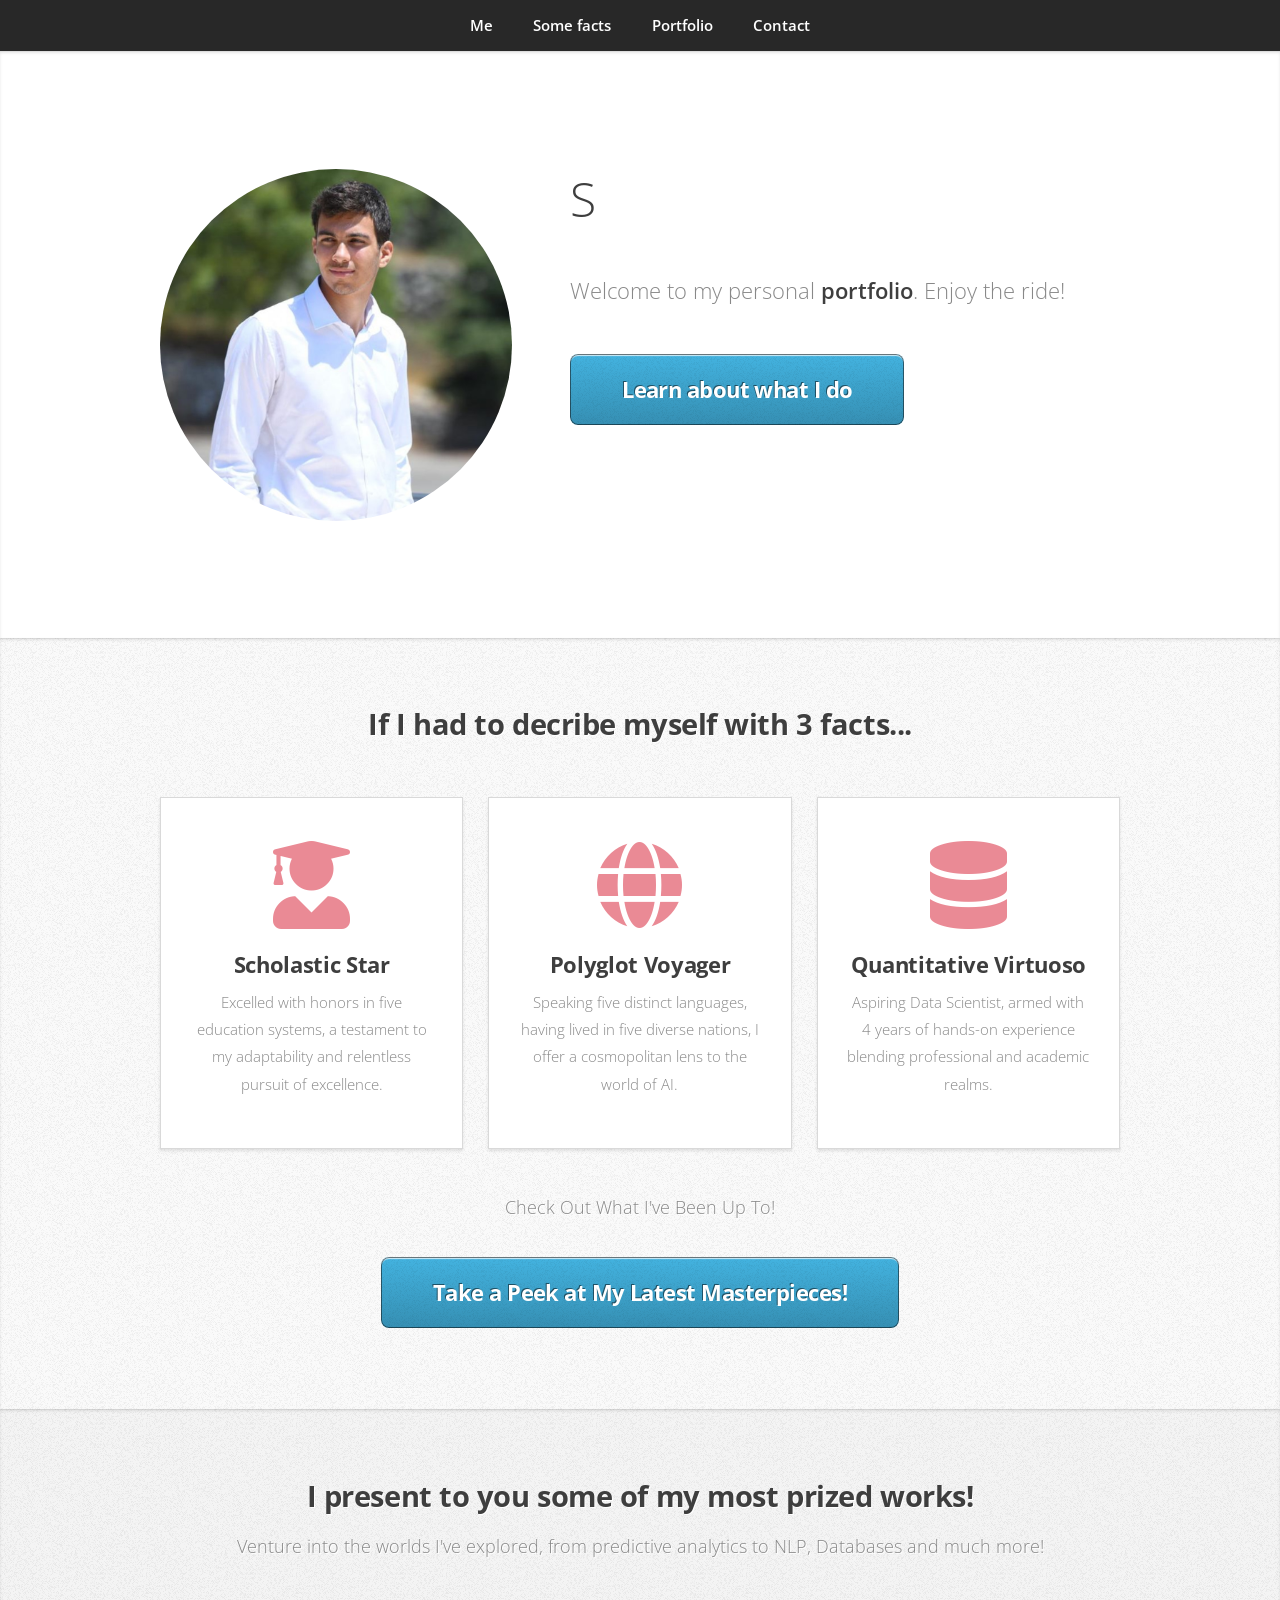
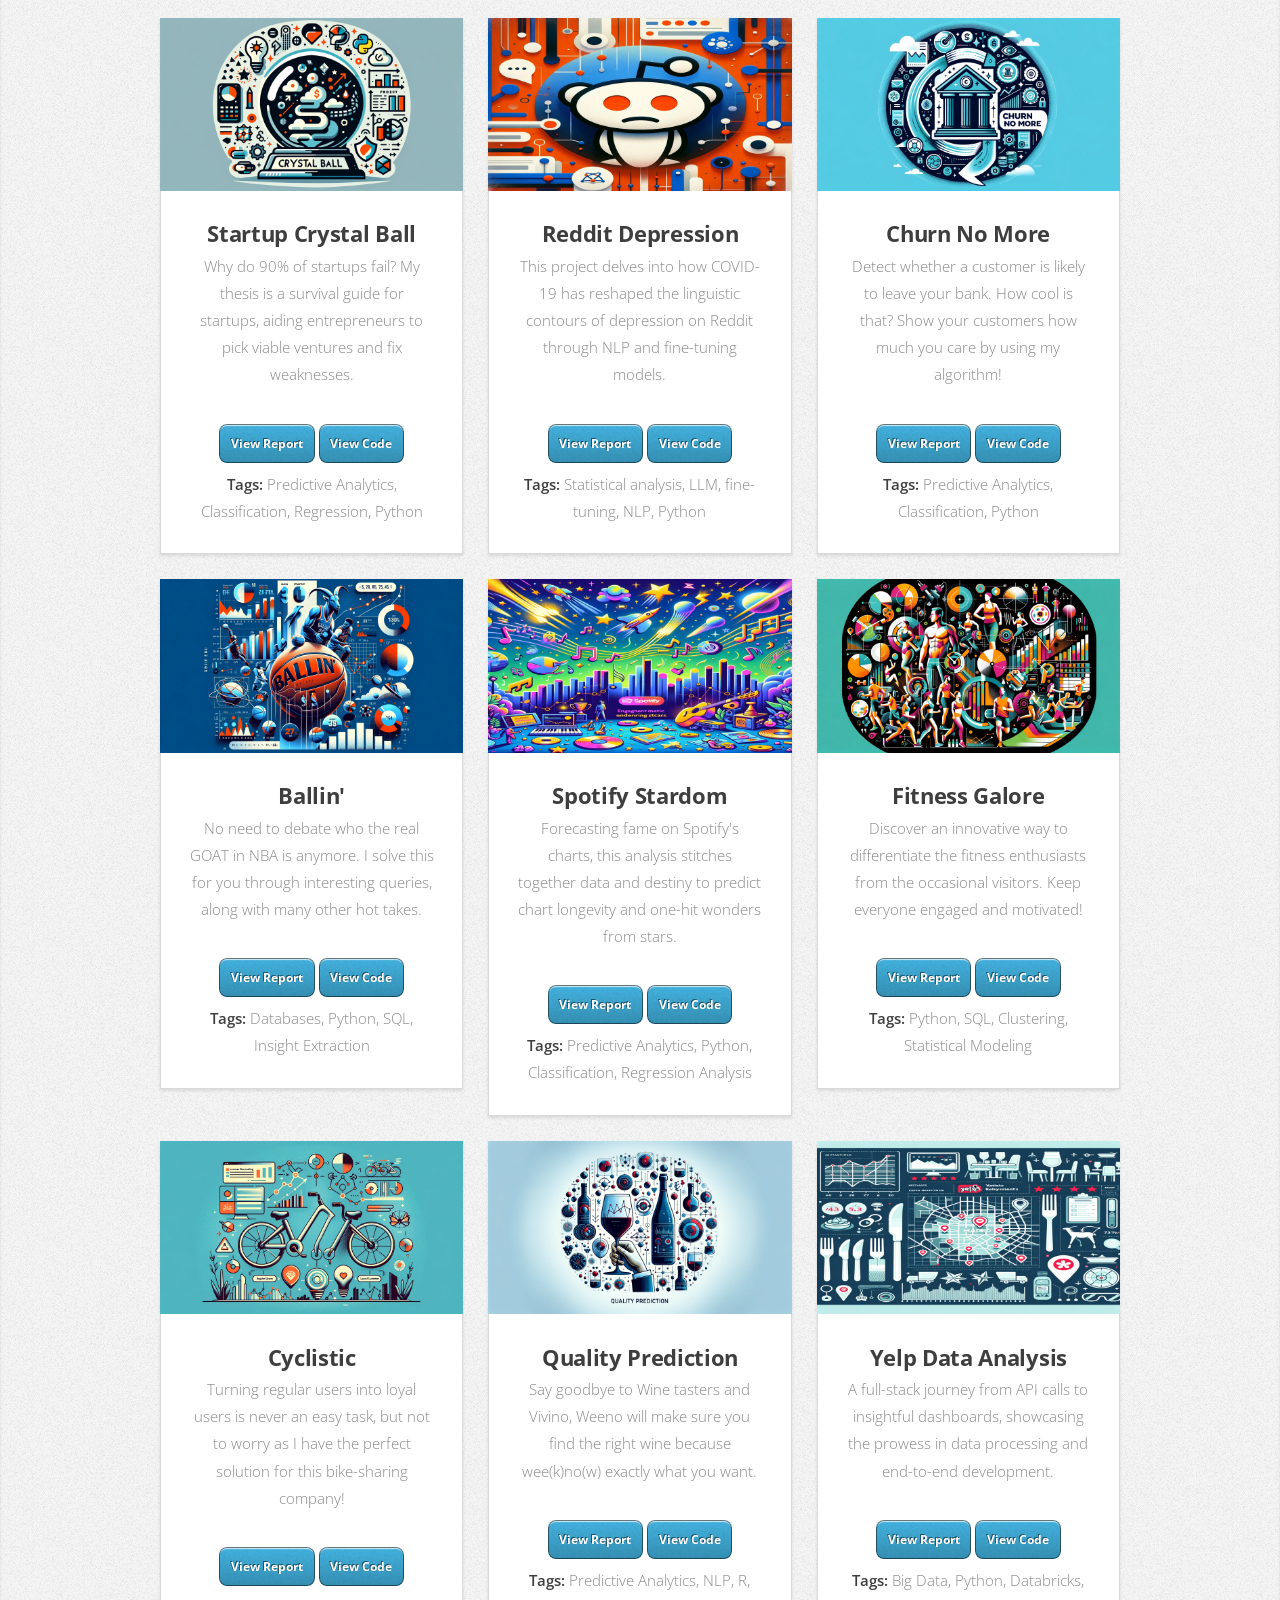
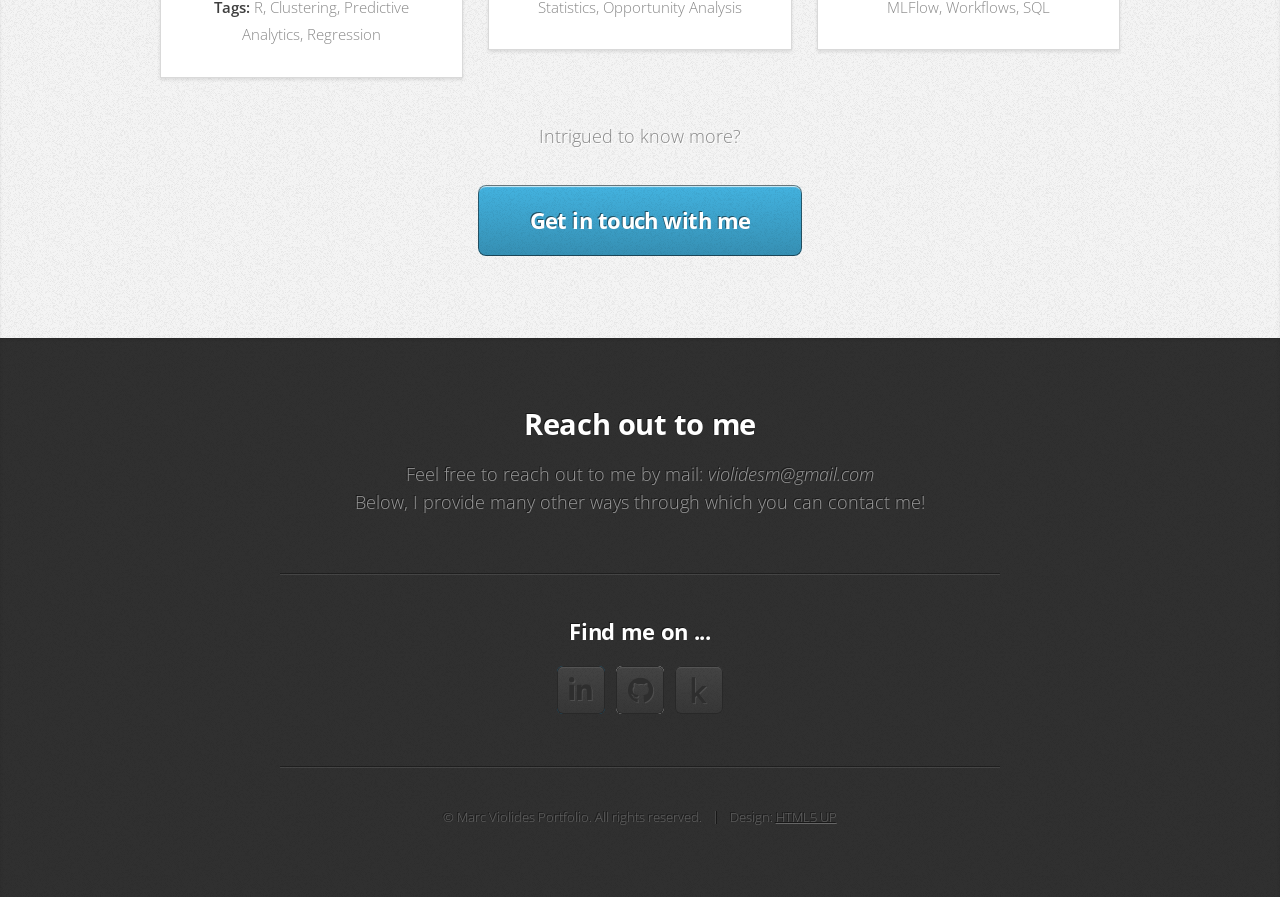
==== commit 938644ae: "Make Scholastic Star box shorter" ====
--- a/index.html
+++ b/index.html
@@ -48,7 +48,7 @@
 							<section class="box style1">
 								<span class="icon solid featured fa-solid fa-user-graduate"></span>
 								<h3>Scholastic Star</h3>
-								<p>Excelled with honors in five diverse education systems, a testament to my adaptability and relentless pursuit of excellence.</p>
+								<p>Excelled with honors in five education systems, a testament to my adaptability and relentless pursuit of excellence.</p>
 							</section>
 						</div>
 						<div class="col-4 col-6-medium col-12-small">
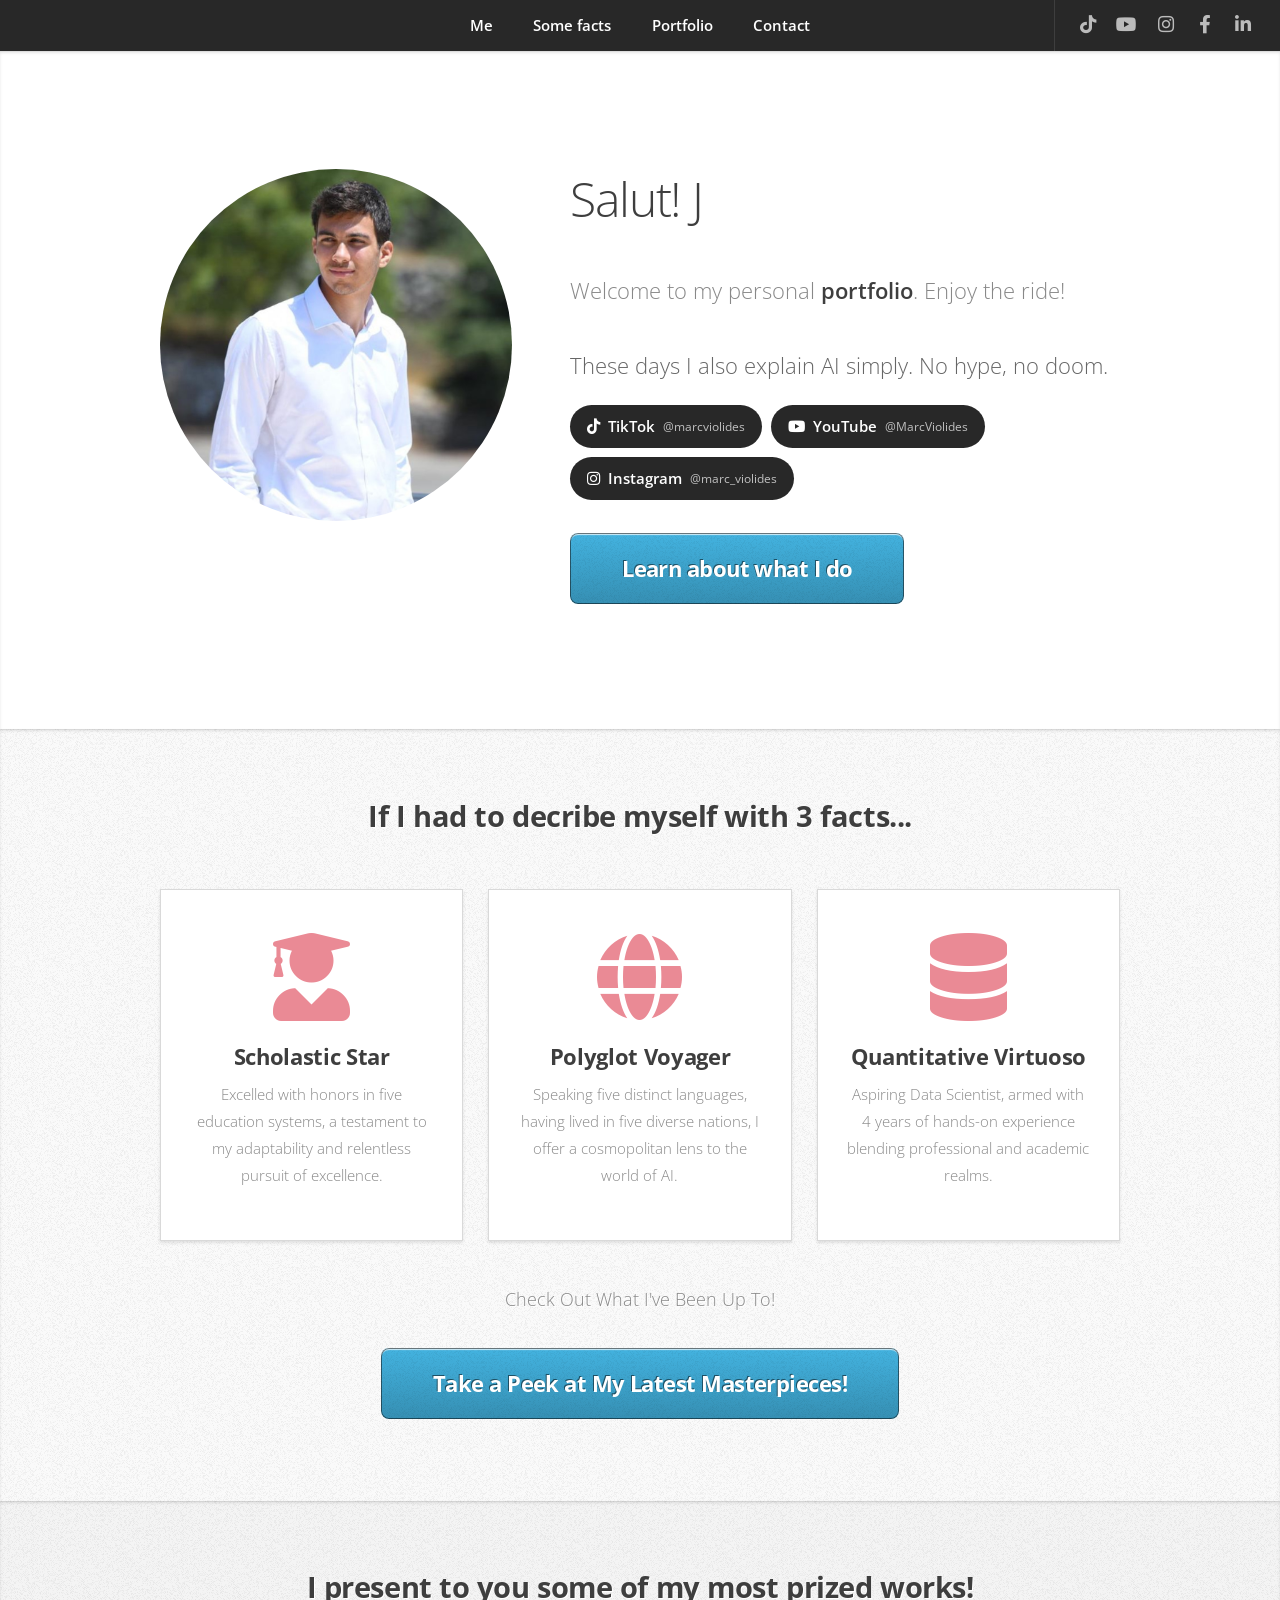
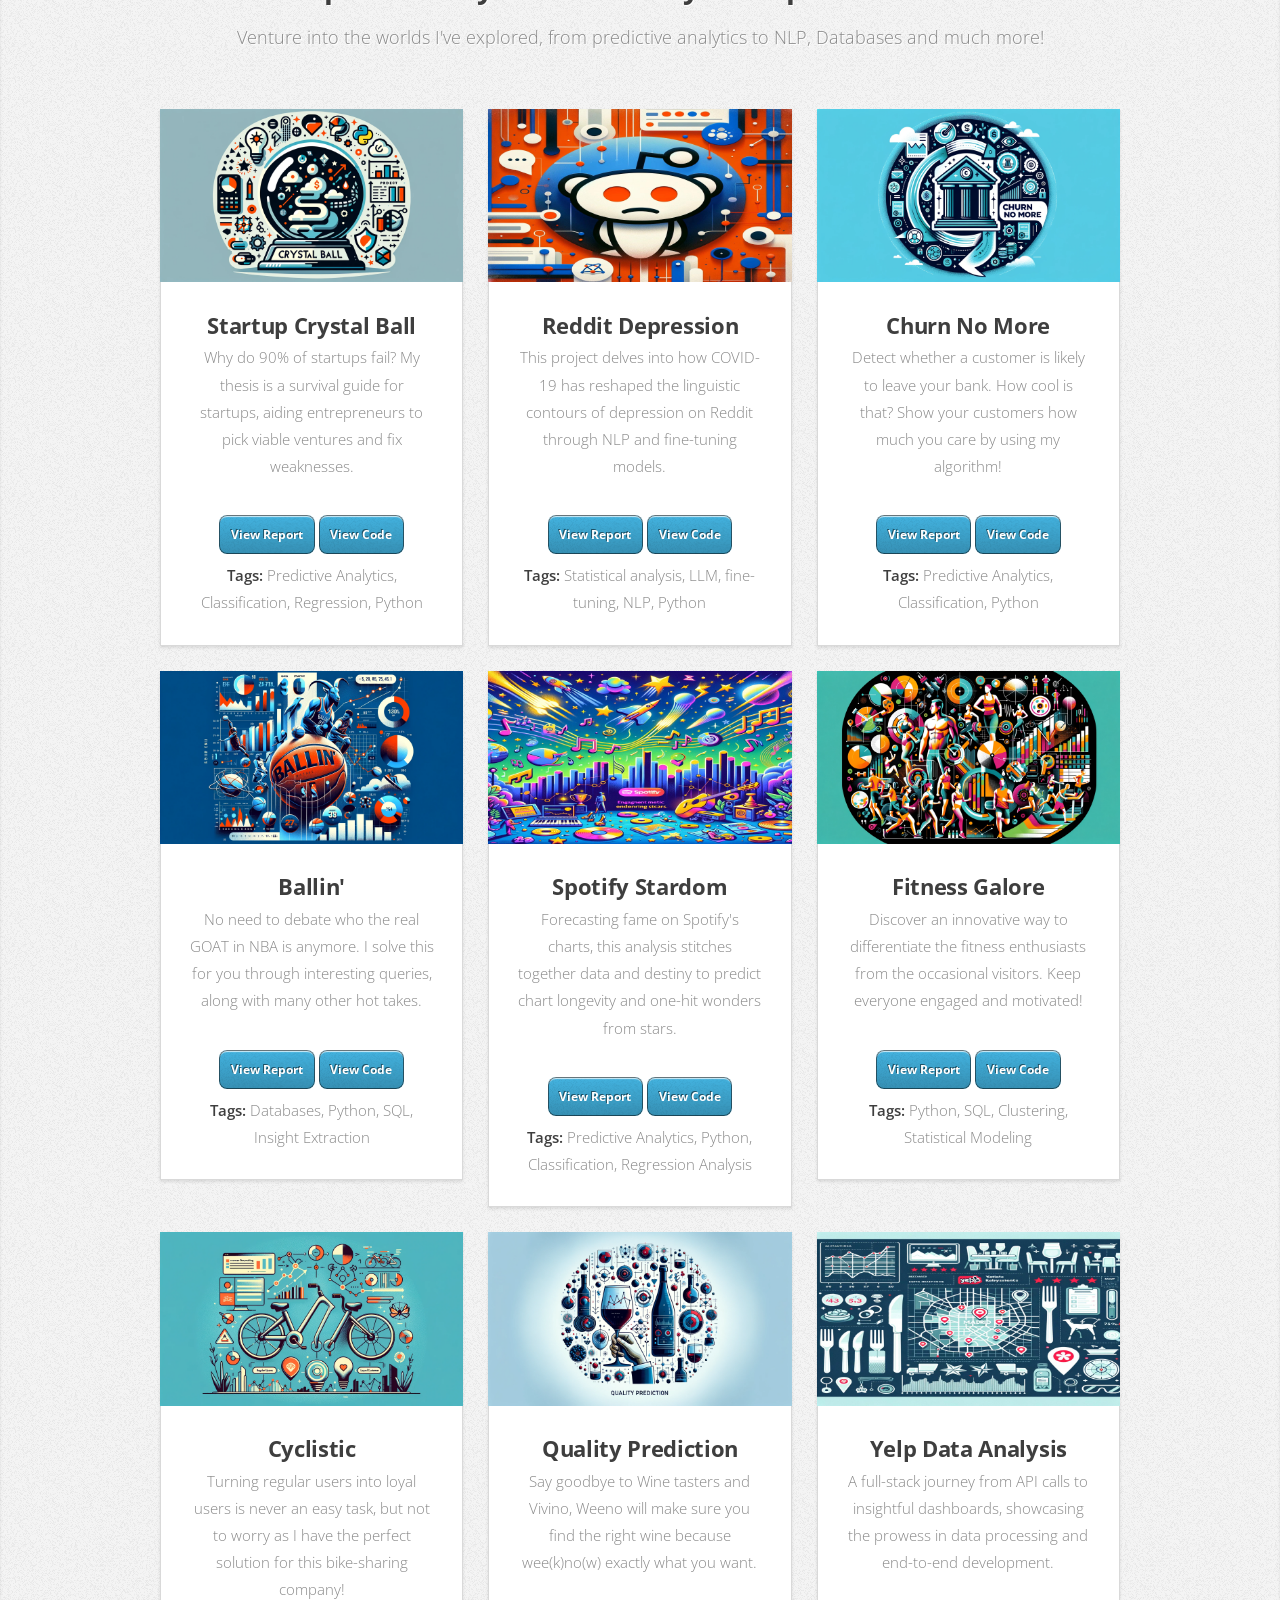
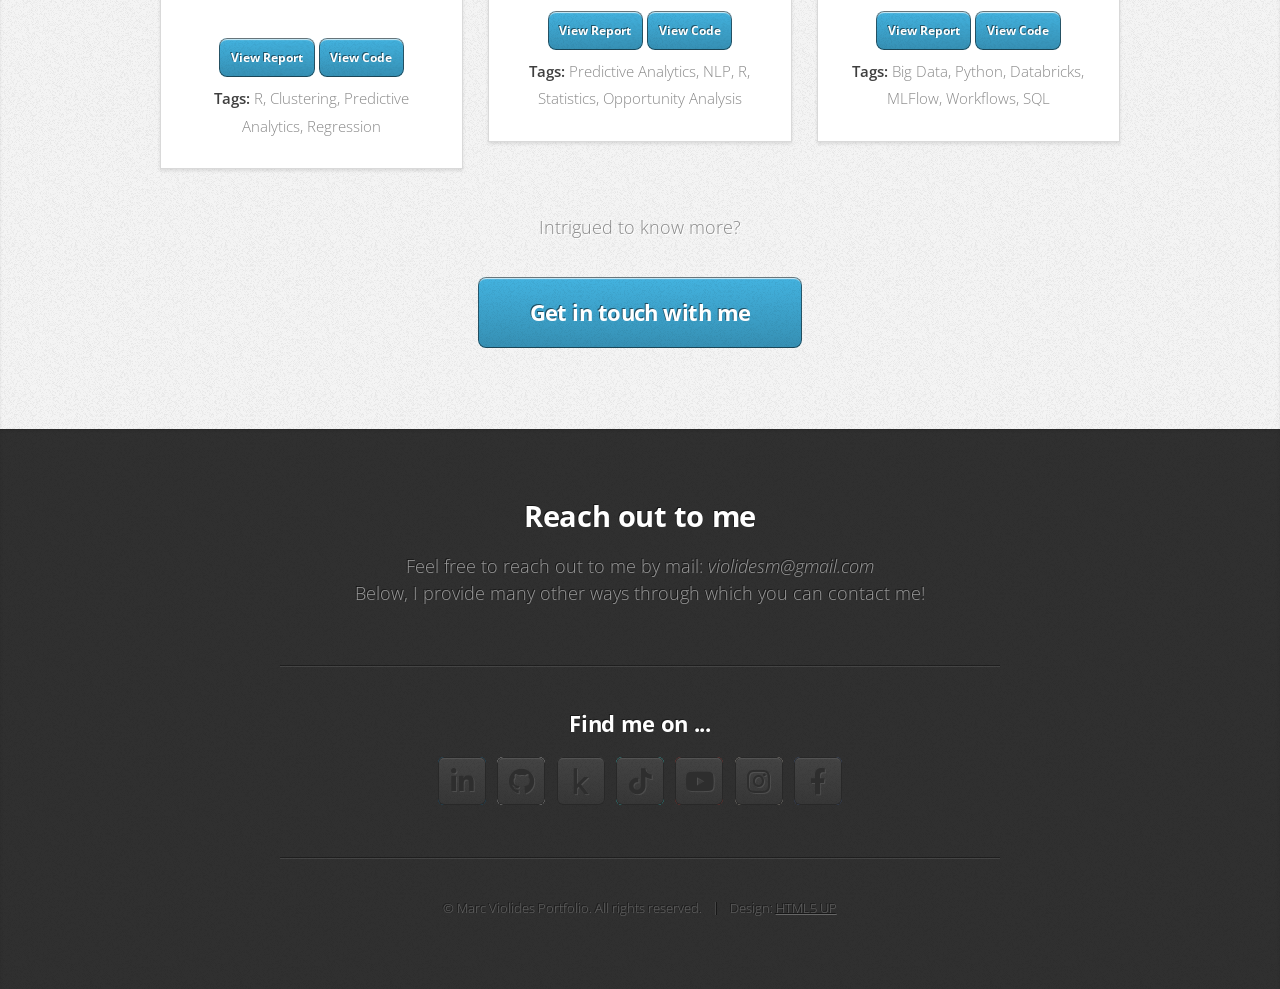
==== commit 7facf97f: "Add social links: intro pills, top bar icons, phone bar TikTok, YouTube and Instagram pills under th" ====
--- a/index.html
+++ b/index.html
@@ -6,6 +6,7 @@
 		<meta charset="utf-8" />
 		<meta name="viewport" content="width=device-width, initial-scale=1, user-scalable=no" />
 		<link rel="stylesheet" href="assets/css/main.css" />
+		<link rel="stylesheet" href="assets/css/socials.css" />
 	</head>
 	<body class="is-preload">
 
@@ -17,7 +18,23 @@
 					<li><a href="#portfolio">Portfolio</a></li>
 					<li><a href="#contact">Contact</a></li>
 				</ul>
+				<ul class="nav-socials">
+					<li><a href="https://www.tiktok.com/@marcviolides" class="icon brands fa-tiktok" target="_blank" rel="noopener" aria-label="TikTok"><span class="label">TikTok</span></a></li>
+					<li><a href="https://www.youtube.com/@MarcViolides" class="icon brands fa-youtube" target="_blank" rel="noopener" aria-label="YouTube"><span class="label">YouTube</span></a></li>
+					<li><a href="https://www.instagram.com/marc_violides/" class="icon brands fa-instagram" target="_blank" rel="noopener" aria-label="Instagram"><span class="label">Instagram</span></a></li>
+					<li><a href="https://www.facebook.com/profile.php?id=100006622248866" class="icon brands fa-facebook-f" target="_blank" rel="noopener" aria-label="Facebook"><span class="label">Facebook</span></a></li>
+					<li><a href="https://www.linkedin.com/in/marc-violides-b282ba214" class="icon brands fa-linkedin-in" target="_blank" rel="noopener" aria-label="LinkedIn"><span class="label">LinkedIn</span></a></li>
+				</ul>
 			</nav>
+
+		<!-- Floating social bar (phones and tablets) -->
+			<ul class="dock">
+				<li><a href="https://www.tiktok.com/@marcviolides" class="icon brands fa-tiktok" target="_blank" rel="noopener" aria-label="TikTok"><span class="label">TikTok</span></a></li>
+				<li><a href="https://www.youtube.com/@MarcViolides" class="icon brands fa-youtube" target="_blank" rel="noopener" aria-label="YouTube"><span class="label">YouTube</span></a></li>
+				<li><a href="https://www.instagram.com/marc_violides/" class="icon brands fa-instagram" target="_blank" rel="noopener" aria-label="Instagram"><span class="label">Instagram</span></a></li>
+				<li><a href="https://www.facebook.com/profile.php?id=100006622248866" class="icon brands fa-facebook-f" target="_blank" rel="noopener" aria-label="Facebook"><span class="label">Facebook</span></a></li>
+				<li><a href="https://www.linkedin.com/in/marc-violides-b282ba214" class="icon brands fa-linkedin-in" target="_blank" rel="noopener" aria-label="LinkedIn"><span class="label">LinkedIn</span></a></li>
+			</ul>
 
 		<!-- Home -->
 			<article id="top" class="wrapper style1">
@@ -31,6 +48,14 @@
 								<h1 id="greeting"> Hey! I'm<strong> Marc Violides</strong></h1>
 							</header>
 							<p>Welcome to my personal<strong> portfolio</strong>. Enjoy the ride!</p>
+							<div class="hero-socials">
+								<p>These days I also explain AI simply. No hype, no doom.</p>
+								<ul>
+									<li><a href="https://www.tiktok.com/@marcviolides" class="pill" target="_blank" rel="noopener"><span class="icon brands fa-tiktok"></span>TikTok <small>@marcviolides</small></a></li>
+									<li><a href="https://www.youtube.com/@MarcViolides" class="pill" target="_blank" rel="noopener"><span class="icon brands fa-youtube"></span>YouTube <small>@MarcViolides</small></a></li>
+									<li><a href="https://www.instagram.com/marc_violides/" class="pill" target="_blank" rel="noopener"><span class="icon brands fa-instagram"></span>Instagram <small>@marc_violides</small></a></li>
+								</ul>
+							</div>
 							<a href="#work" class="button large scrolly">Learn about what I do</a>
 						</div>
 					</div>
@@ -247,6 +272,10 @@
 								<li><a href="https://www.linkedin.com/in/marc-violides-b282ba214" class="icon brands fa-linkedin-in"><span class="label">LinkedIn</span></a></li>
 								<li><a href="https://github.com/marcv12" class="icon brands fa-github"><span class="label">Github</span></a></li>
 								<li><a href="https://www.kaggle.com/marcviolides" class="icon brands fa-kaggle"><span class="label">Kaggle</span></a></li>
+								<li><a href="https://www.tiktok.com/@marcviolides" class="icon brands fa-tiktok"><span class="label">TikTok</span></a></li>
+								<li><a href="https://www.youtube.com/@MarcViolides" class="icon brands fa-youtube"><span class="label">YouTube</span></a></li>
+								<li><a href="https://www.instagram.com/marc_violides/" class="icon brands fa-instagram"><span class="label">Instagram</span></a></li>
+								<li><a href="https://www.facebook.com/profile.php?id=100006622248866" class="icon brands fa-facebook-f"><span class="label">Facebook</span></a></li>
 								<!--
 								<li><a href="#" class="icon solid fa-rss"><span>RSS</span></a></li>
 								<li><a href="#" class="icon brands fa-instagram"><span>Instagram</span></a></li>
--- a/assets/css/socials.css
+++ b/assets/css/socials.css
@@ -0,0 +1,146 @@
+/* Social links: pills in the intro, icons in the top bar, and a floating bar on phones */
+
+/* Intro pills */
+
+	.hero-socials {
+		margin: -0.5em 0 2.25em 0;
+	}
+
+		.hero-socials p {
+			margin: 0 0 0.9em 0;
+			color: #666;
+		}
+
+		.hero-socials ul {
+			list-style: none;
+			padding: 0;
+			margin: 0;
+			display: flex;
+			flex-wrap: wrap;
+			gap: 0.6em;
+		}
+
+			.hero-socials li {
+				padding: 0;
+			}
+
+		.hero-socials a.pill {
+			display: inline-flex;
+			align-items: center;
+			gap: 0.55em;
+			padding: 0.55em 1.15em;
+			border-radius: 999px;
+			background: #282828;
+			color: #fff;
+			font-weight: 600;
+			text-decoration: none;
+			border: 0;
+			transition: transform .2s ease-in-out, background-color .2s ease-in-out;
+		}
+
+			.hero-socials a.pill:hover {
+				color: #fff !important;
+				background: #43B3E0;
+				transform: translateY(-2px);
+			}
+
+			.hero-socials a.pill .icon:before {
+				font-size: 1.05em;
+			}
+
+			.hero-socials a.pill small {
+				font-weight: 400;
+				opacity: 0.7;
+				font-size: 0.85em;
+			}
+
+/* Top bar icons */
+
+	#nav .nav-socials {
+		display: flex;
+		position: absolute;
+		right: 1.25em;
+		top: 0;
+		height: 3.5em;
+		margin: 0;
+		padding: 0 0 0 1em;
+		list-style: none;
+		align-items: center;
+		gap: 0.15em;
+		border-left: solid 1px #3e3e3e;
+	}
+
+		#nav .nav-socials li {
+			display: block;
+		}
+
+		#nav .nav-socials a {
+			width: 2.5em;
+			padding: 0;
+			text-align: center;
+			color: #bbb;
+			border-radius: 8px;
+		}
+
+			#nav .nav-socials a:hover {
+				color: #fff !important;
+			}
+
+	.dock {
+		display: none;
+	}
+
+	@media screen and (max-width: 980px) {
+
+		.hero-socials ul {
+			justify-content: center;
+		}
+
+		#nav .nav-socials {
+			display: none;
+		}
+
+		/* Floating bar on phones and tablets */
+
+			.dock {
+				display: flex;
+				position: fixed;
+				left: 50%;
+				bottom: 16px;
+				transform: translateX(-50%);
+				z-index: 10000;
+				gap: 0.25em;
+				padding: 0.35em 0.6em;
+				margin: 0;
+				list-style: none;
+				background: rgba(40, 40, 40, 0.92);
+				border-radius: 999px;
+				box-shadow: 0 6px 24px rgba(0, 0, 0, 0.25);
+			}
+
+				.dock li {
+					padding: 0;
+				}
+
+				.dock a {
+					display: block;
+					width: 44px;
+					height: 44px;
+					line-height: 44px;
+					text-align: center;
+					color: #fff;
+					border: 0;
+					font-size: 1.2em;
+				}
+
+			body {
+				padding-bottom: 80px;
+			}
+
+	}
+
+/* Bottom icons */
+
+	ul.social li a.fa-tiktok {
+		background-color: #25F4EE;
+	}
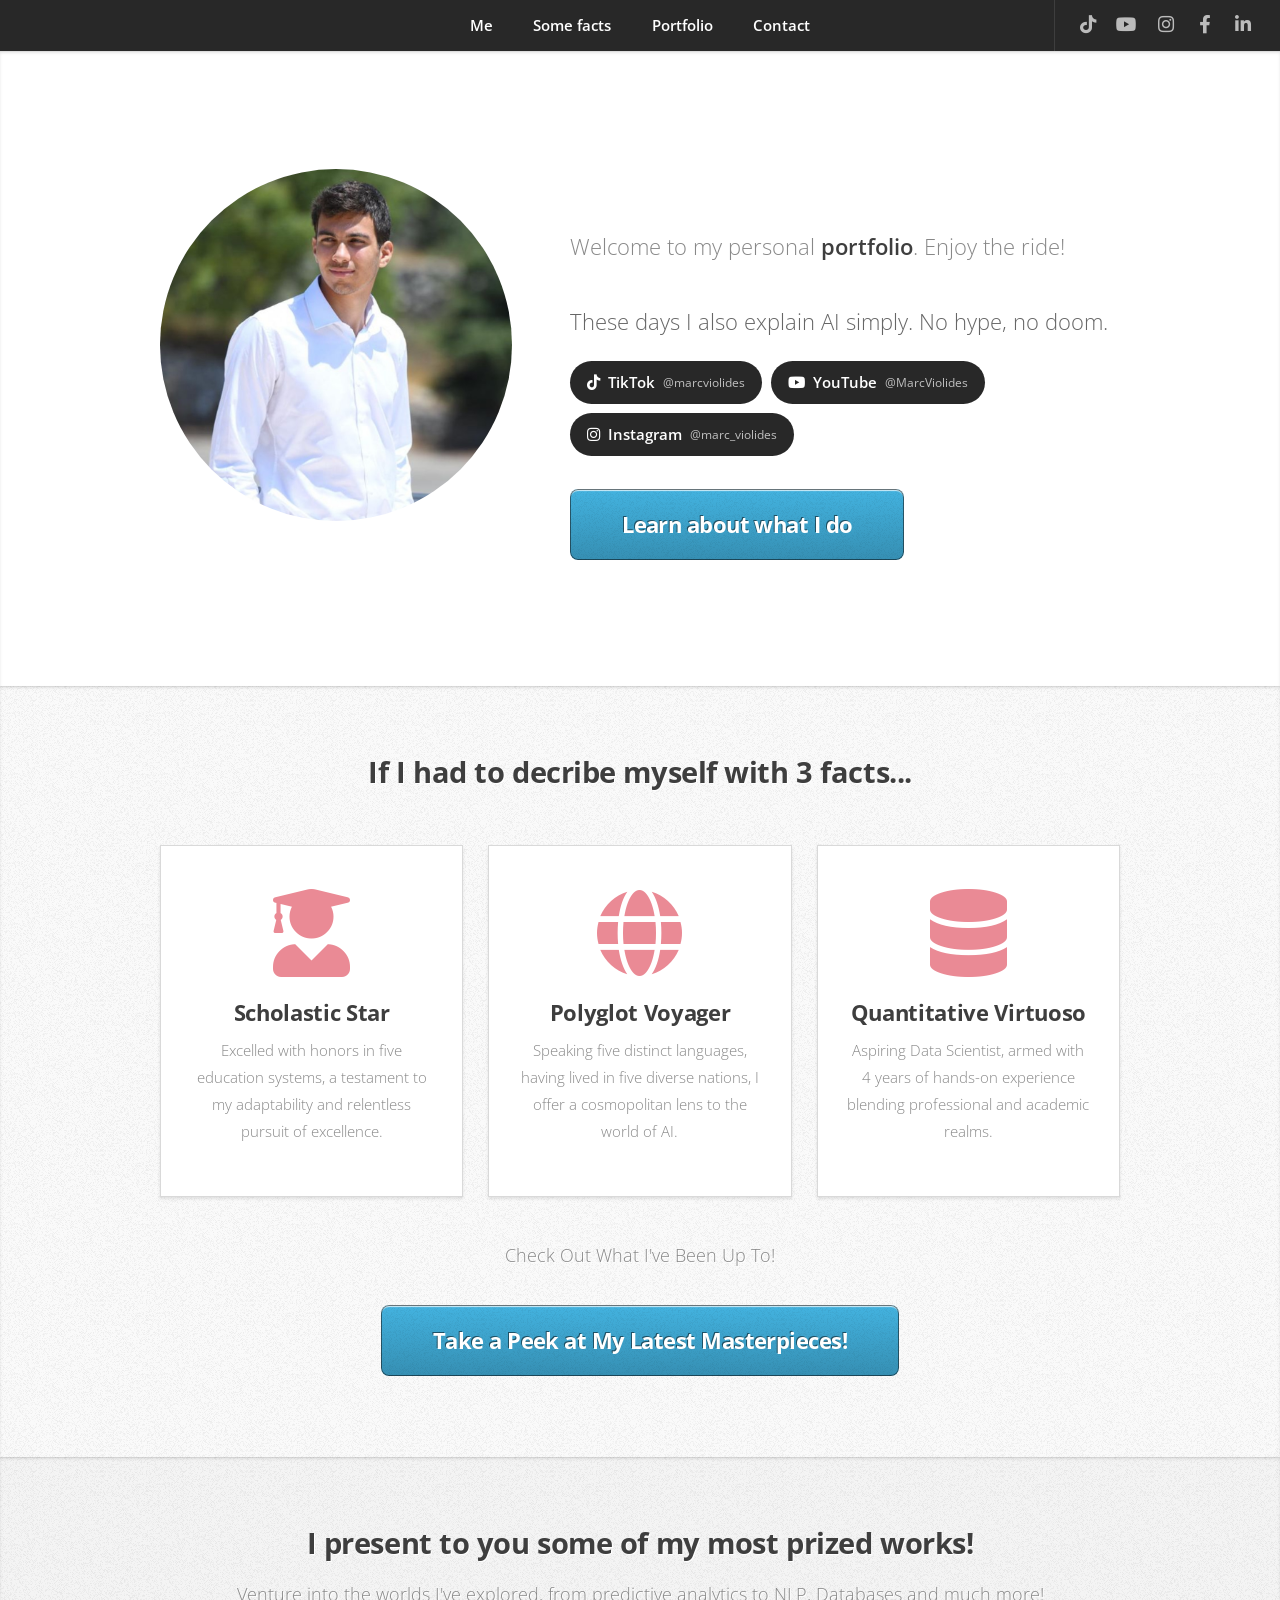
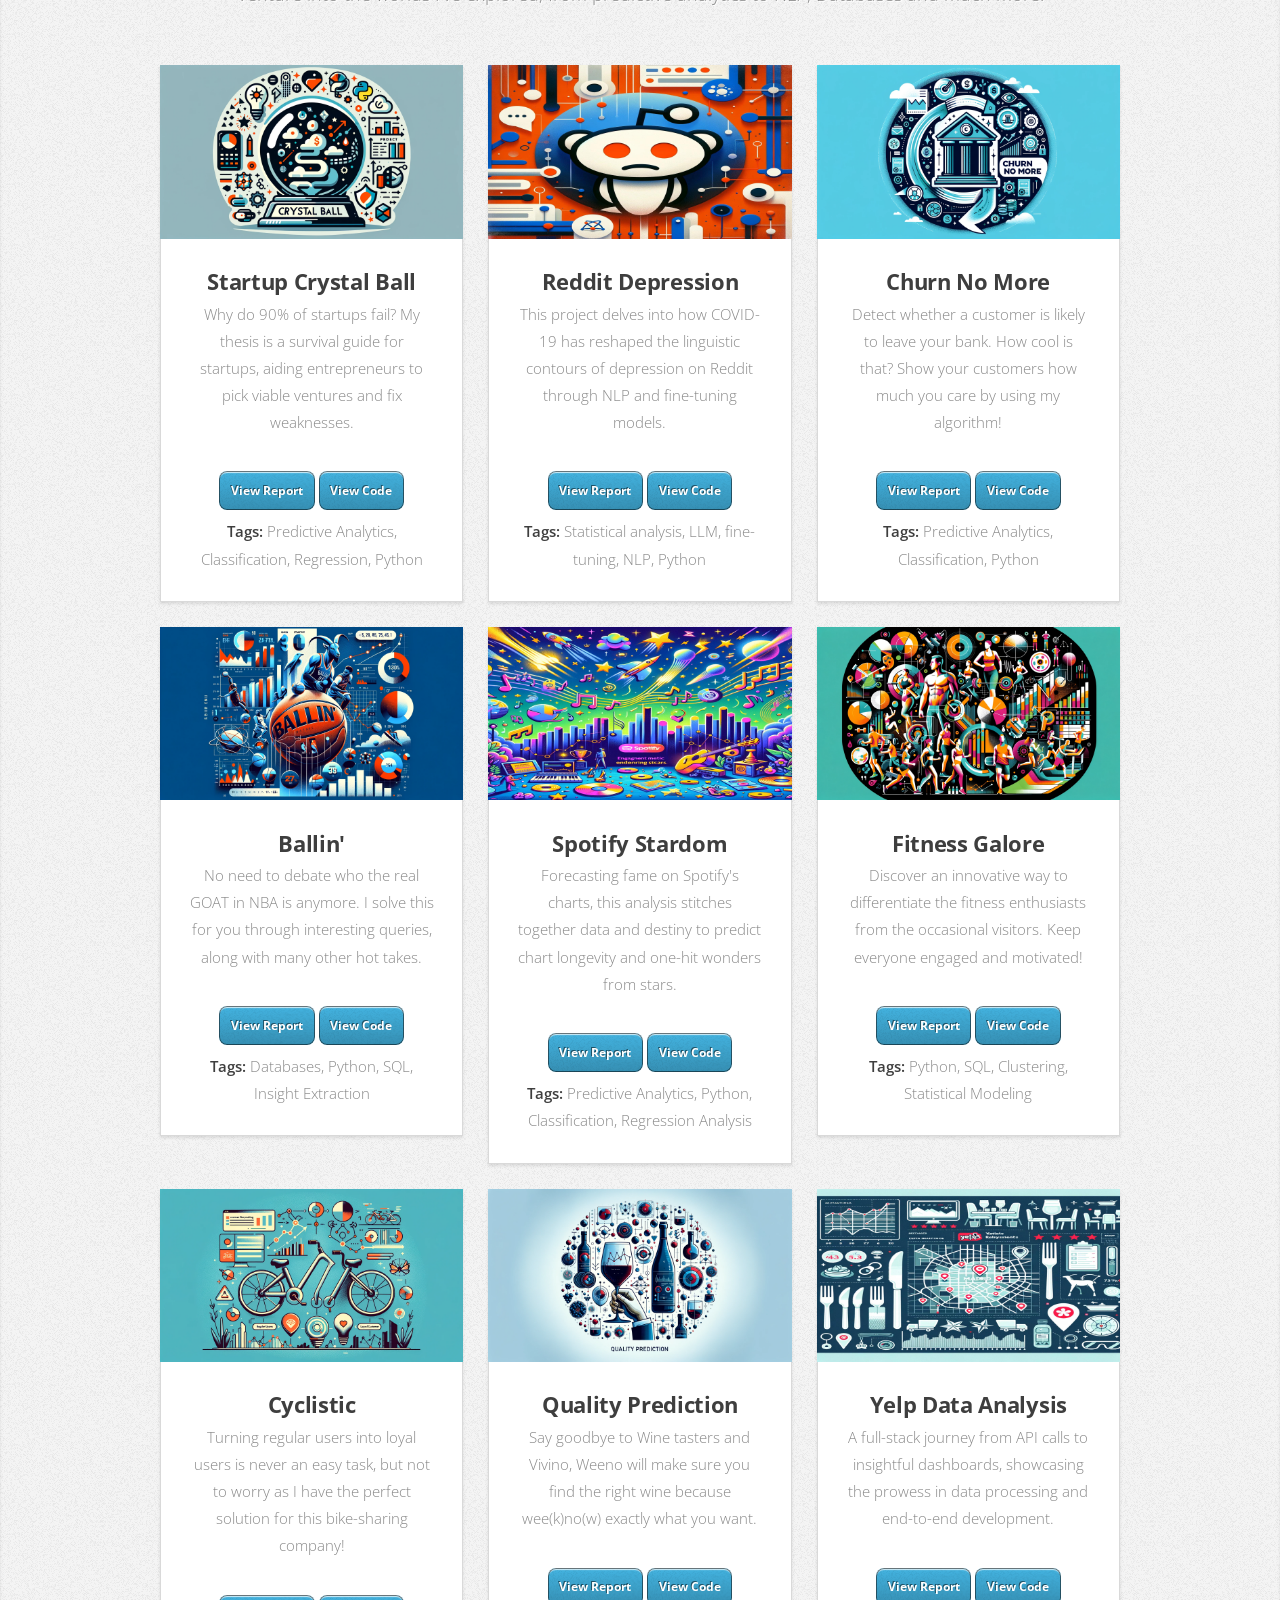
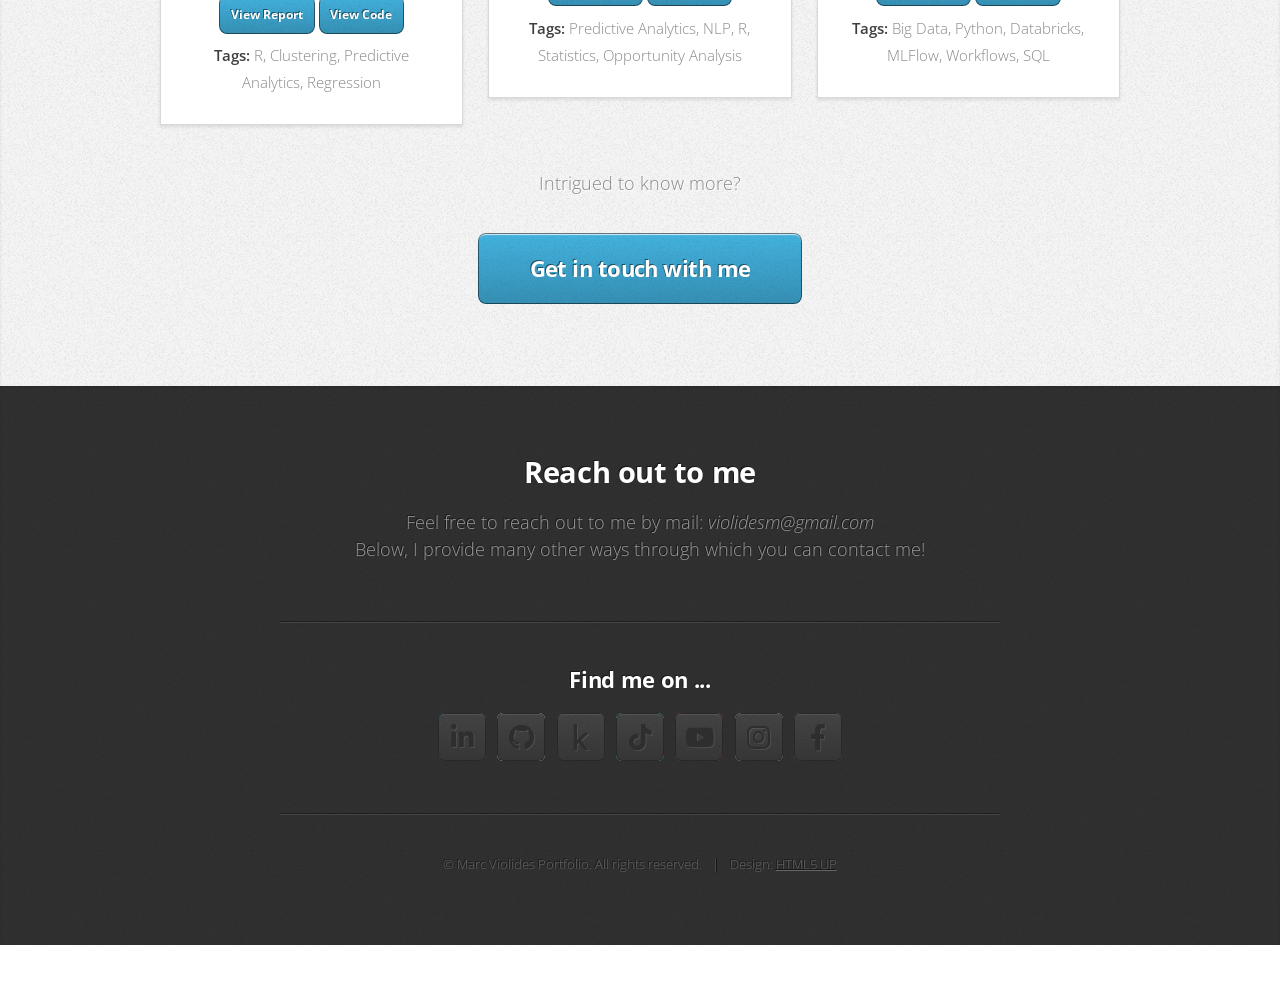
==== commit 3123a776: "Clearer title and a description for Google Title now says who you are, and the new description gives" ====
--- a/index.html
+++ b/index.html
@@ -2,8 +2,9 @@
 
 <html>
 	<head>
-		<title>Marc Violides Portfolio</title>
+		<title>Marc Violides | Big Tech Software Engineer</title>
 		<meta charset="utf-8" />
+		<meta name="description" content="Marc Violides, Big Tech software engineer in London. AI explained simply on TikTok and YouTube. Projects, research papers and contact." />
 		<meta name="viewport" content="width=device-width, initial-scale=1, user-scalable=no" />
 		<link rel="stylesheet" href="assets/css/main.css" />
 		<link rel="stylesheet" href="assets/css/socials.css" />
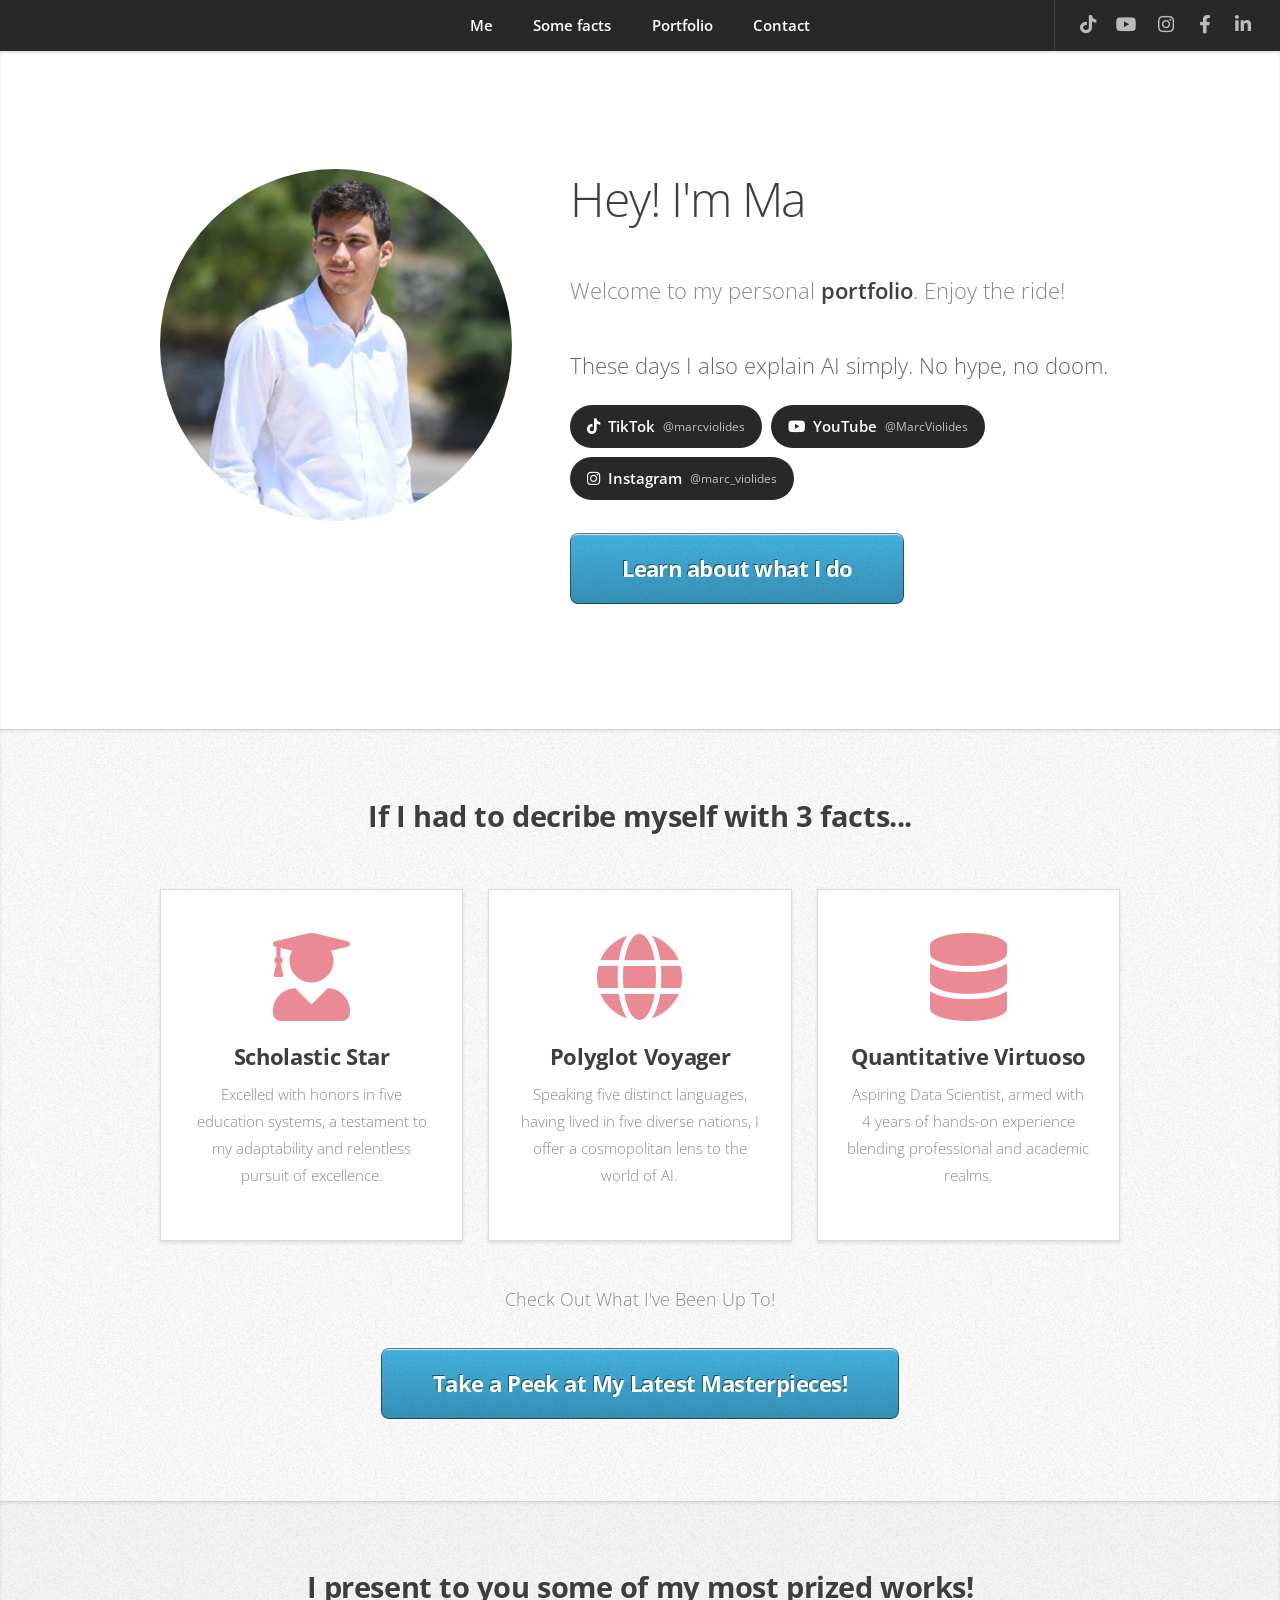
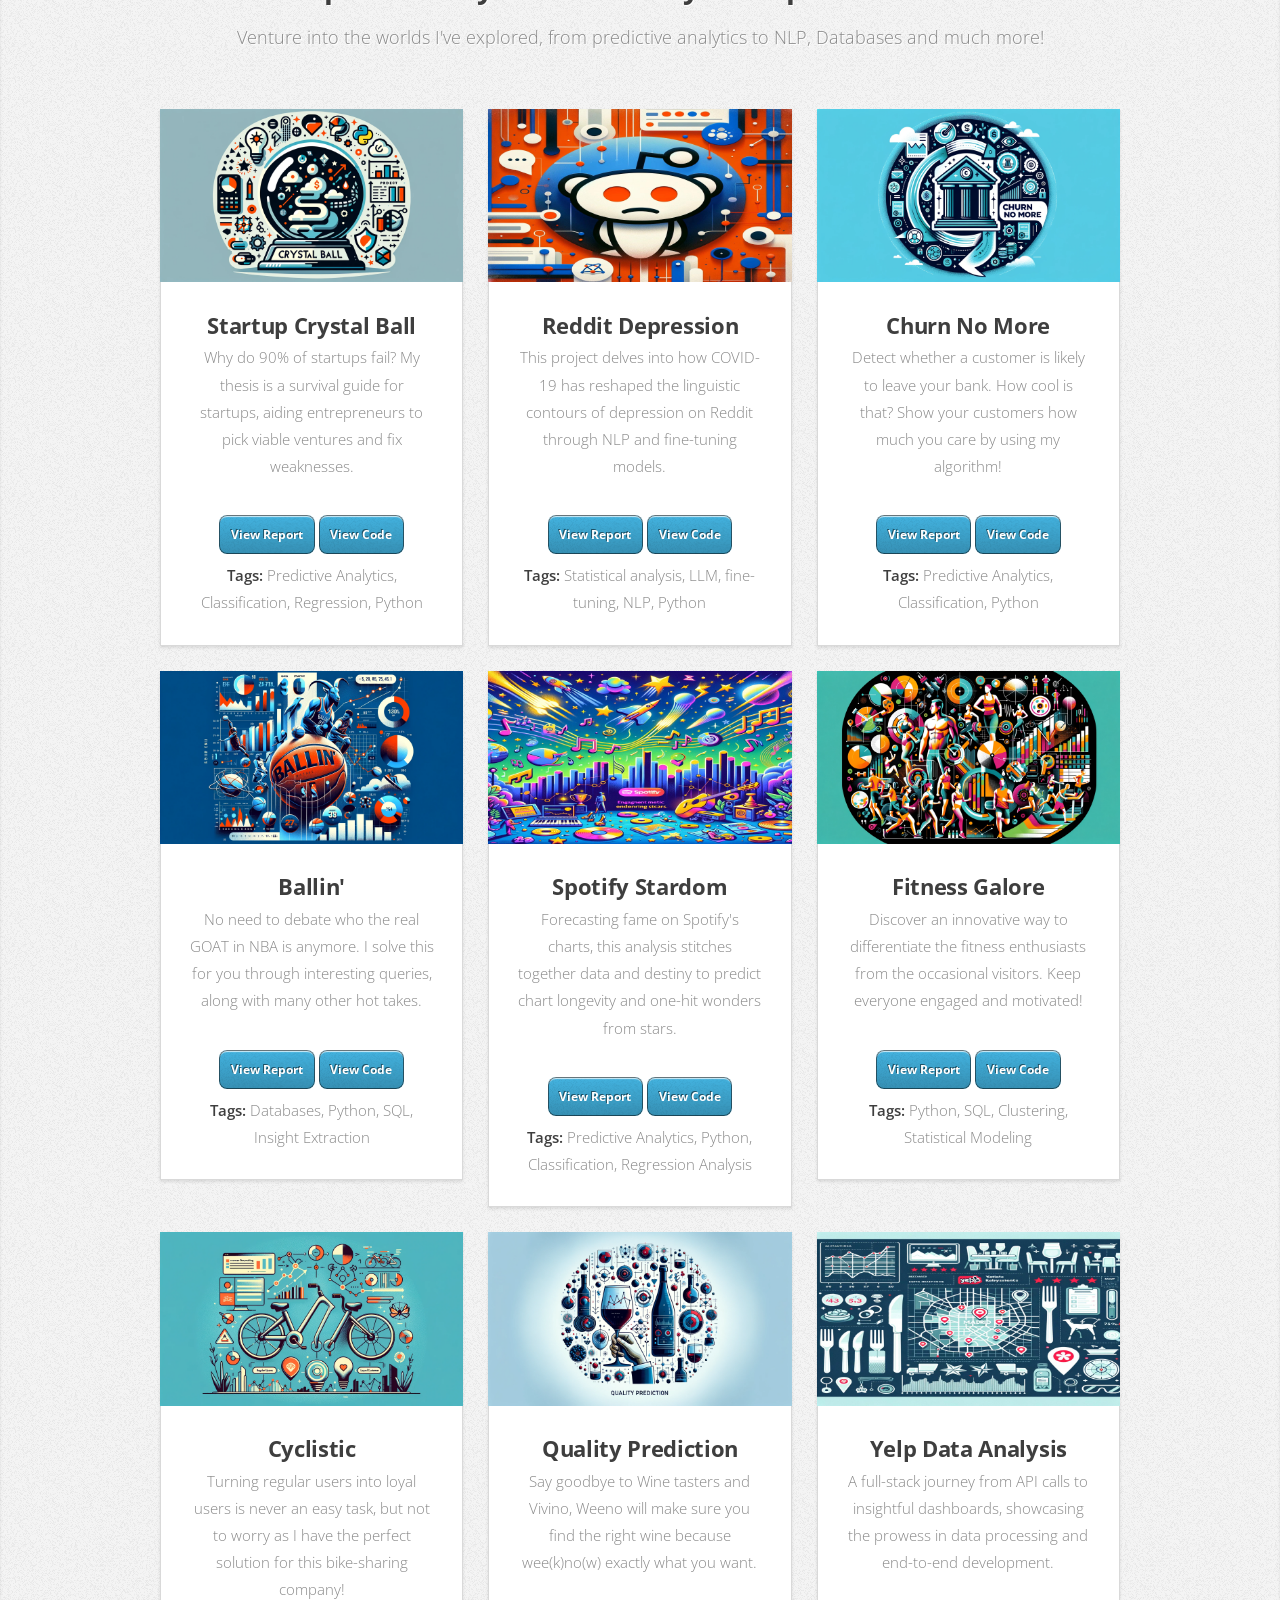
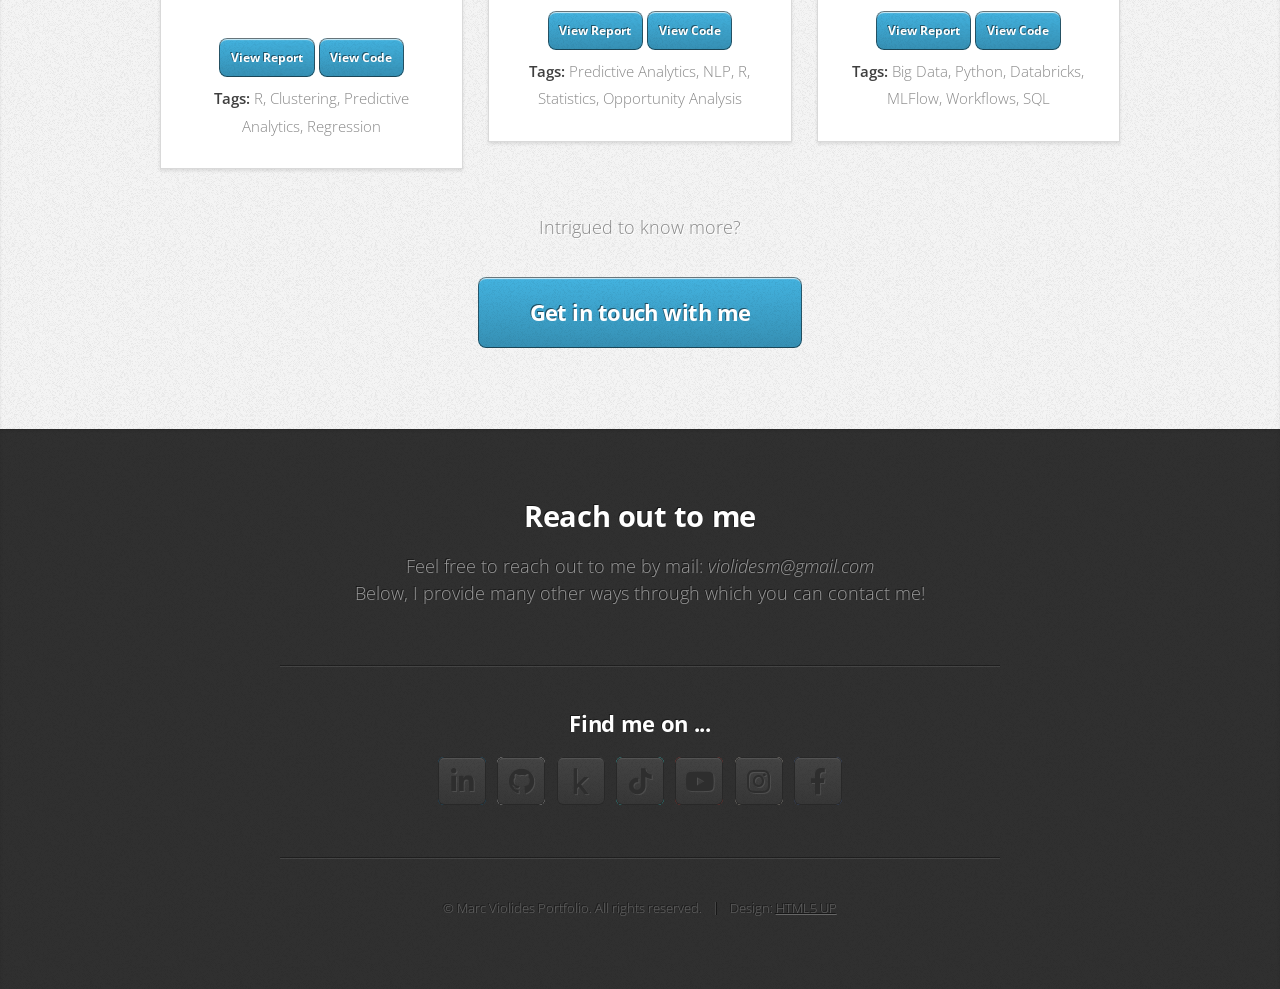
==== commit 38632b46: "Title and description say SDE II at Amazon, matching LinkedIn" ====
--- a/index.html
+++ b/index.html
@@ -2,9 +2,9 @@
 
 <html>
 	<head>
-		<title>Marc Violides | Big Tech Software Engineer</title>
+		<title>Marc Violides | Software Engineer (SDE II) at Amazon</title>
 		<meta charset="utf-8" />
-		<meta name="description" content="Marc Violides, Big Tech software engineer in London. AI explained simply on TikTok and YouTube. Projects, research papers and contact." />
+		<meta name="description" content="Marc Violides, Software Engineer (SDE II) at Amazon in London. AI explained simply on TikTok and YouTube. Projects, research papers and contact." />
 		<meta name="viewport" content="width=device-width, initial-scale=1, user-scalable=no" />
 		<link rel="stylesheet" href="assets/css/main.css" />
 		<link rel="stylesheet" href="assets/css/socials.css" />
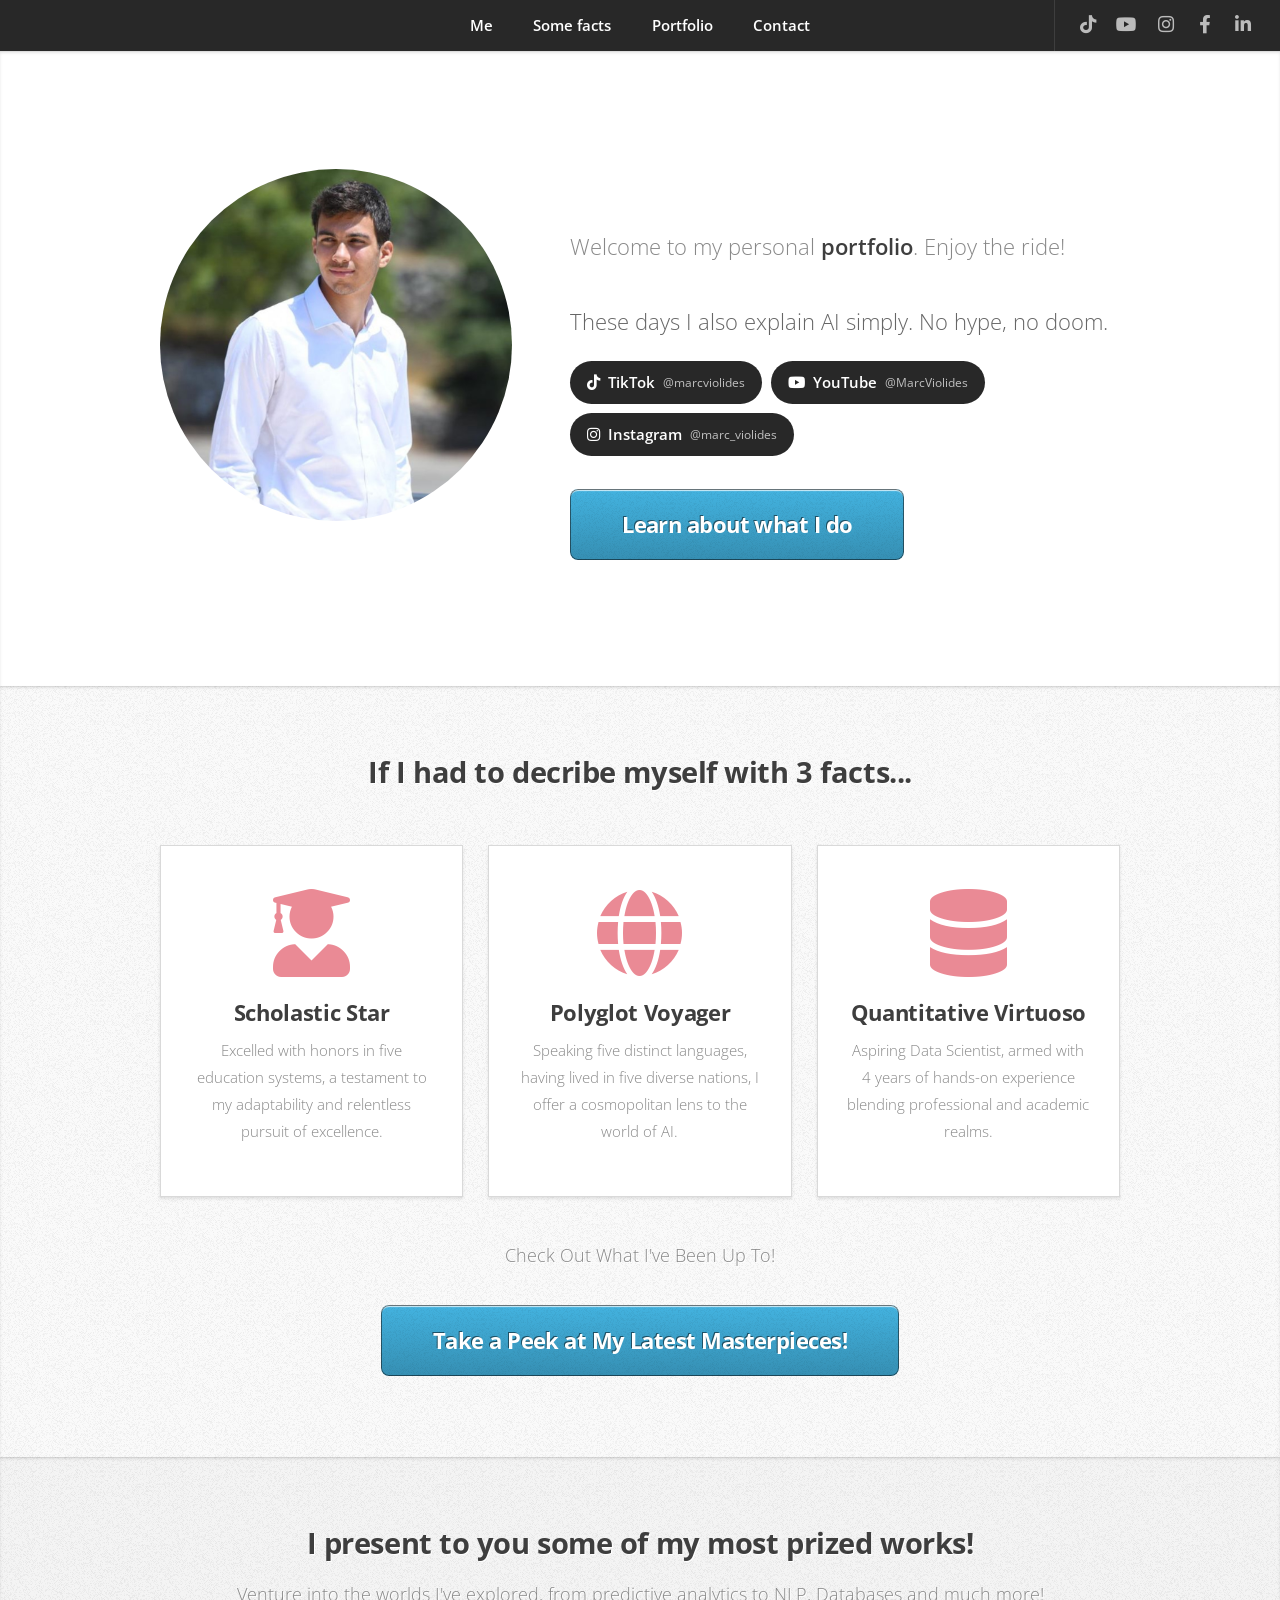
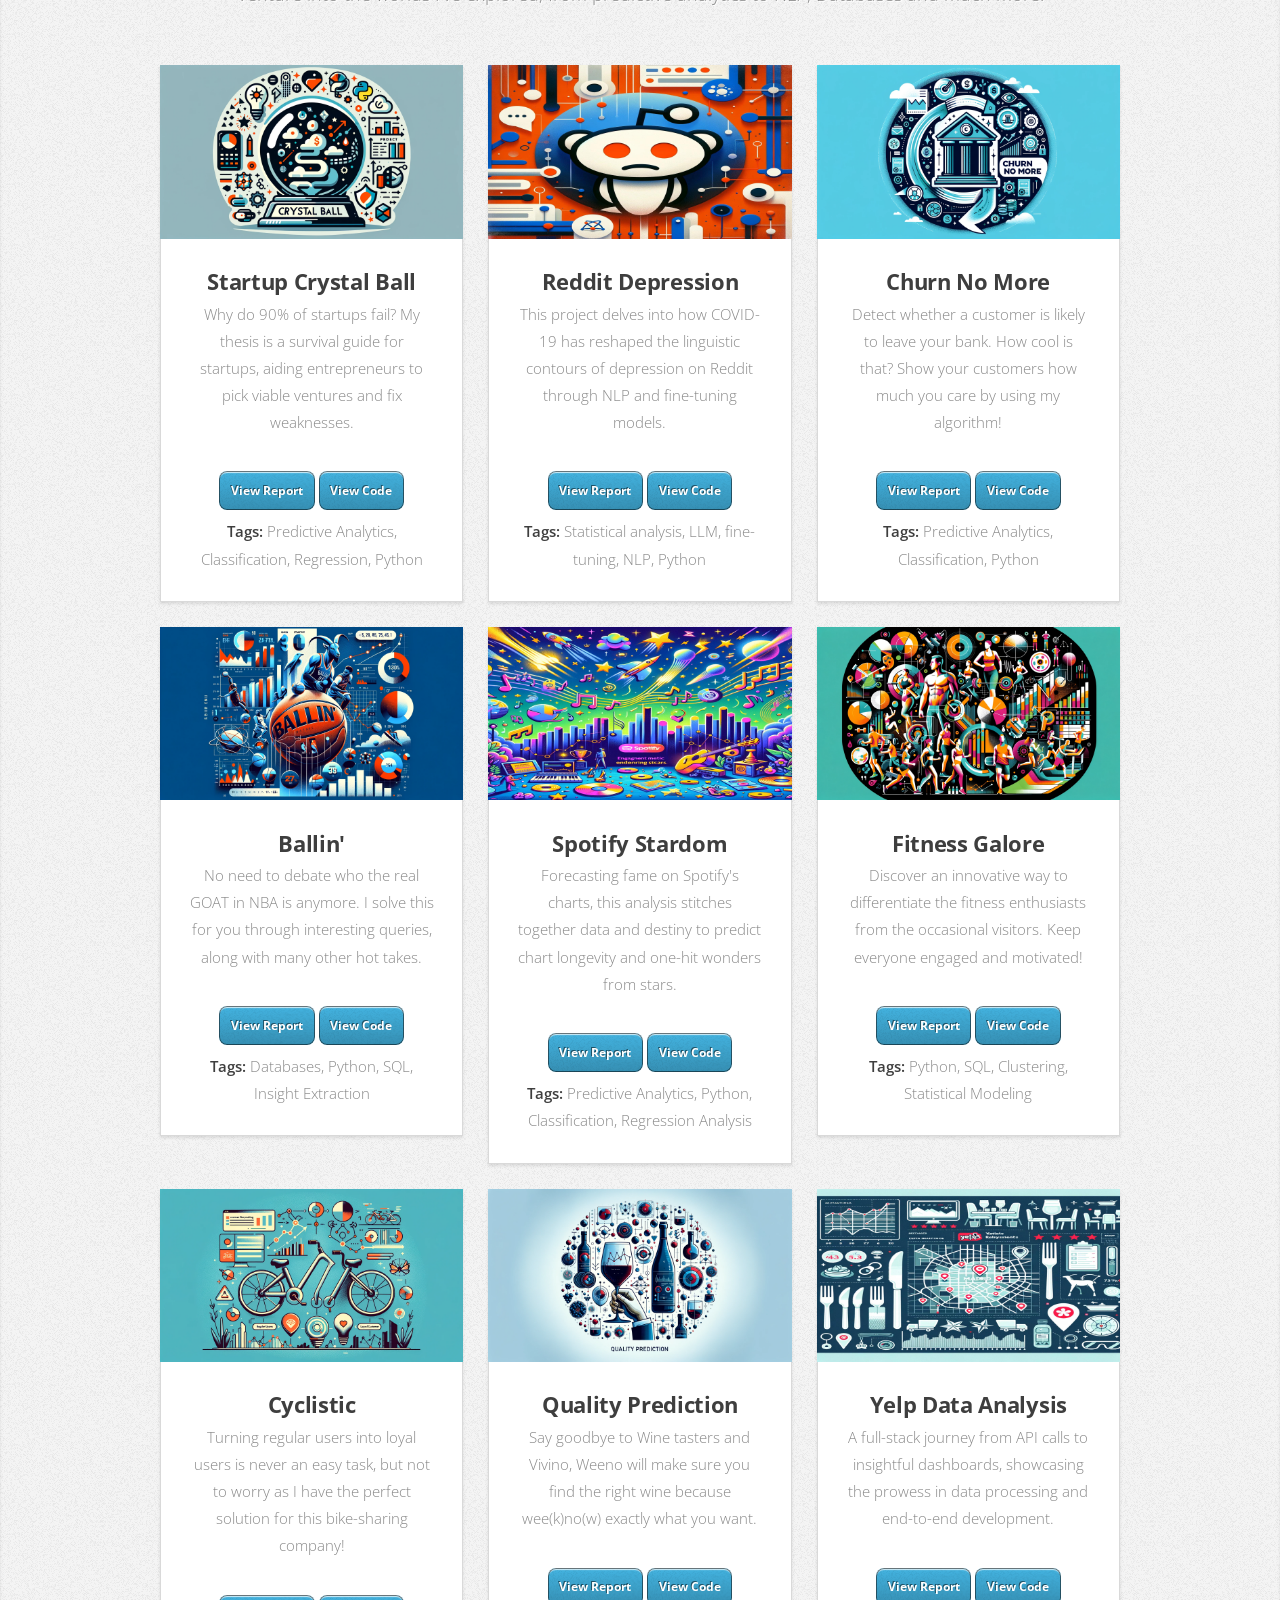
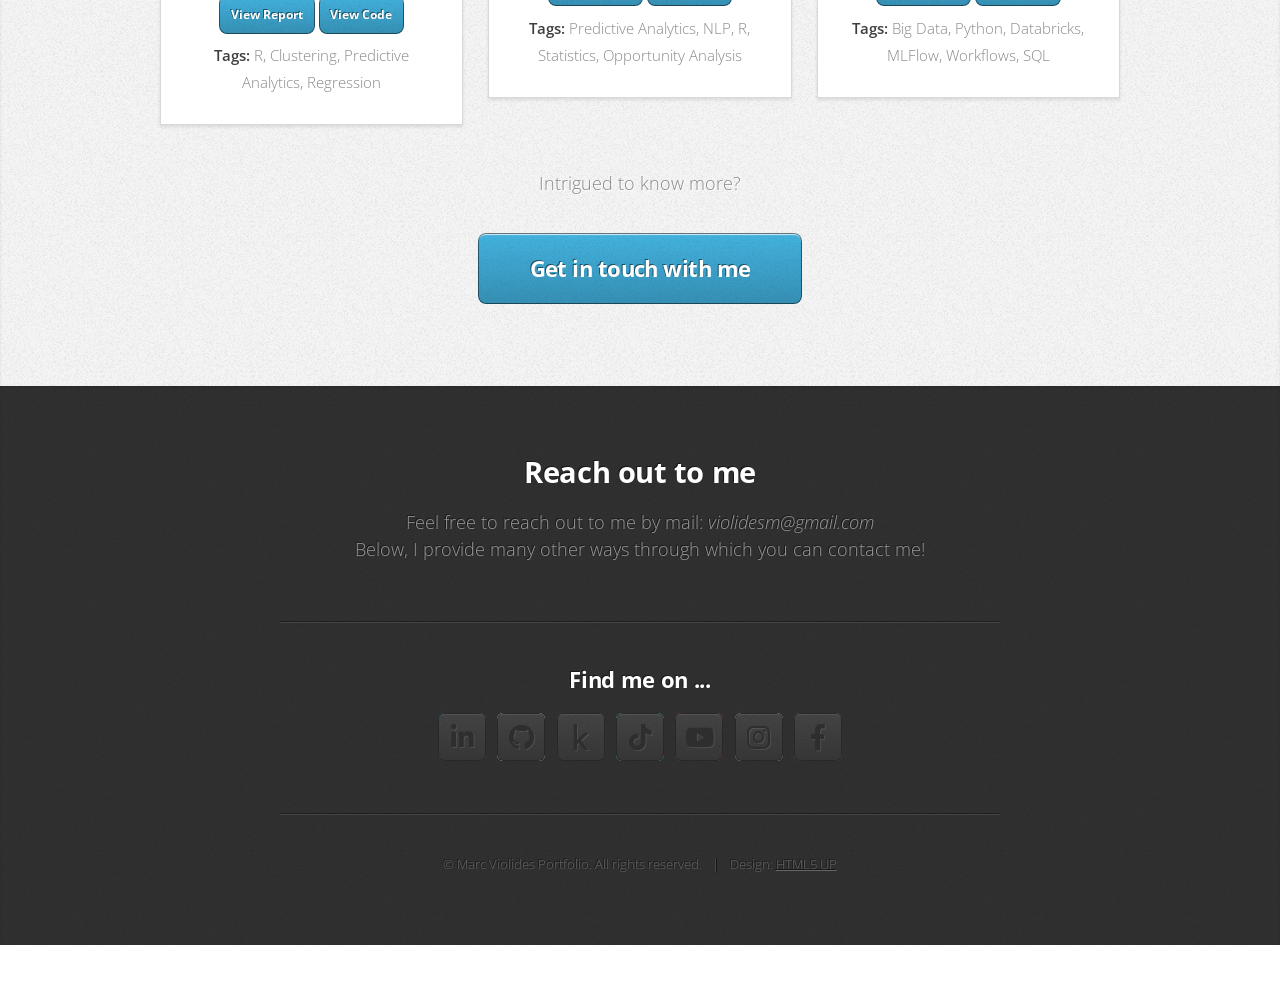
==== commit b9146288: "Use the new LinkedIn address on the portfolio and links page The profile moved to /in/marc-violides/" ====
--- a/index.html
+++ b/index.html
@@ -24,7 +24,7 @@
 					<li><a href="https://www.youtube.com/@MarcViolides" class="icon brands fa-youtube" target="_blank" rel="noopener" aria-label="YouTube"><span class="label">YouTube</span></a></li>
 					<li><a href="https://www.instagram.com/marc_violides/" class="icon brands fa-instagram" target="_blank" rel="noopener" aria-label="Instagram"><span class="label">Instagram</span></a></li>
 					<li><a href="https://www.facebook.com/profile.php?id=100006622248866" class="icon brands fa-facebook-f" target="_blank" rel="noopener" aria-label="Facebook"><span class="label">Facebook</span></a></li>
-					<li><a href="https://www.linkedin.com/in/marc-violides-b282ba214" class="icon brands fa-linkedin-in" target="_blank" rel="noopener" aria-label="LinkedIn"><span class="label">LinkedIn</span></a></li>
+					<li><a href="https://www.linkedin.com/in/marc-violides/" class="icon brands fa-linkedin-in" target="_blank" rel="noopener" aria-label="LinkedIn"><span class="label">LinkedIn</span></a></li>
 				</ul>
 			</nav>
 
@@ -34,7 +34,7 @@
 				<li><a href="https://www.youtube.com/@MarcViolides" class="icon brands fa-youtube" target="_blank" rel="noopener" aria-label="YouTube"><span class="label">YouTube</span></a></li>
 				<li><a href="https://www.instagram.com/marc_violides/" class="icon brands fa-instagram" target="_blank" rel="noopener" aria-label="Instagram"><span class="label">Instagram</span></a></li>
 				<li><a href="https://www.facebook.com/profile.php?id=100006622248866" class="icon brands fa-facebook-f" target="_blank" rel="noopener" aria-label="Facebook"><span class="label">Facebook</span></a></li>
-				<li><a href="https://www.linkedin.com/in/marc-violides-b282ba214" class="icon brands fa-linkedin-in" target="_blank" rel="noopener" aria-label="LinkedIn"><span class="label">LinkedIn</span></a></li>
+				<li><a href="https://www.linkedin.com/in/marc-violides/" class="icon brands fa-linkedin-in" target="_blank" rel="noopener" aria-label="LinkedIn"><span class="label">LinkedIn</span></a></li>
 			</ul>
 
 		<!-- Home -->
@@ -270,7 +270,7 @@
 							<hr />
 							<h3>Find me on ...</h3>
 							<ul class="social">
-								<li><a href="https://www.linkedin.com/in/marc-violides-b282ba214" class="icon brands fa-linkedin-in"><span class="label">LinkedIn</span></a></li>
+								<li><a href="https://www.linkedin.com/in/marc-violides/" class="icon brands fa-linkedin-in"><span class="label">LinkedIn</span></a></li>
 								<li><a href="https://github.com/marcv12" class="icon brands fa-github"><span class="label">Github</span></a></li>
 								<li><a href="https://www.kaggle.com/marcviolides" class="icon brands fa-kaggle"><span class="label">Kaggle</span></a></li>
 								<li><a href="https://www.tiktok.com/@marcviolides" class="icon brands fa-tiktok"><span class="label">TikTok</span></a></li>
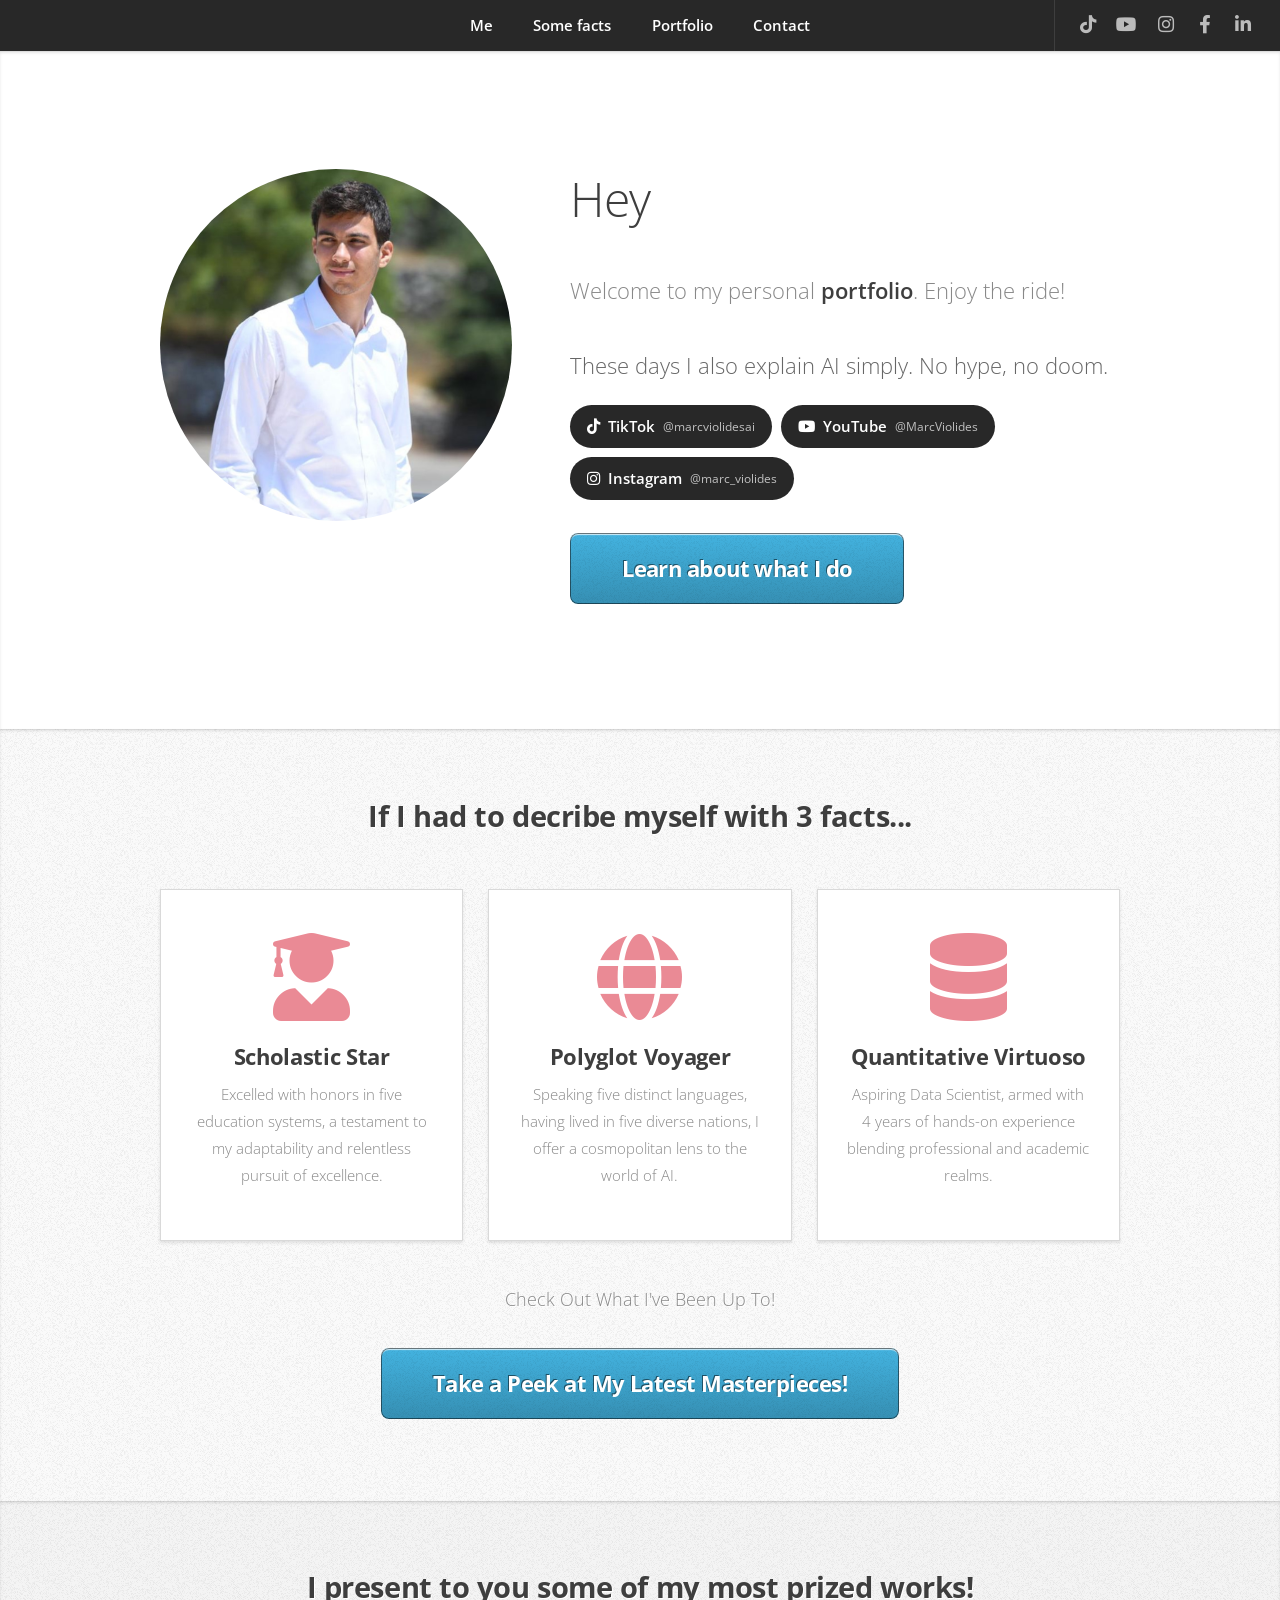
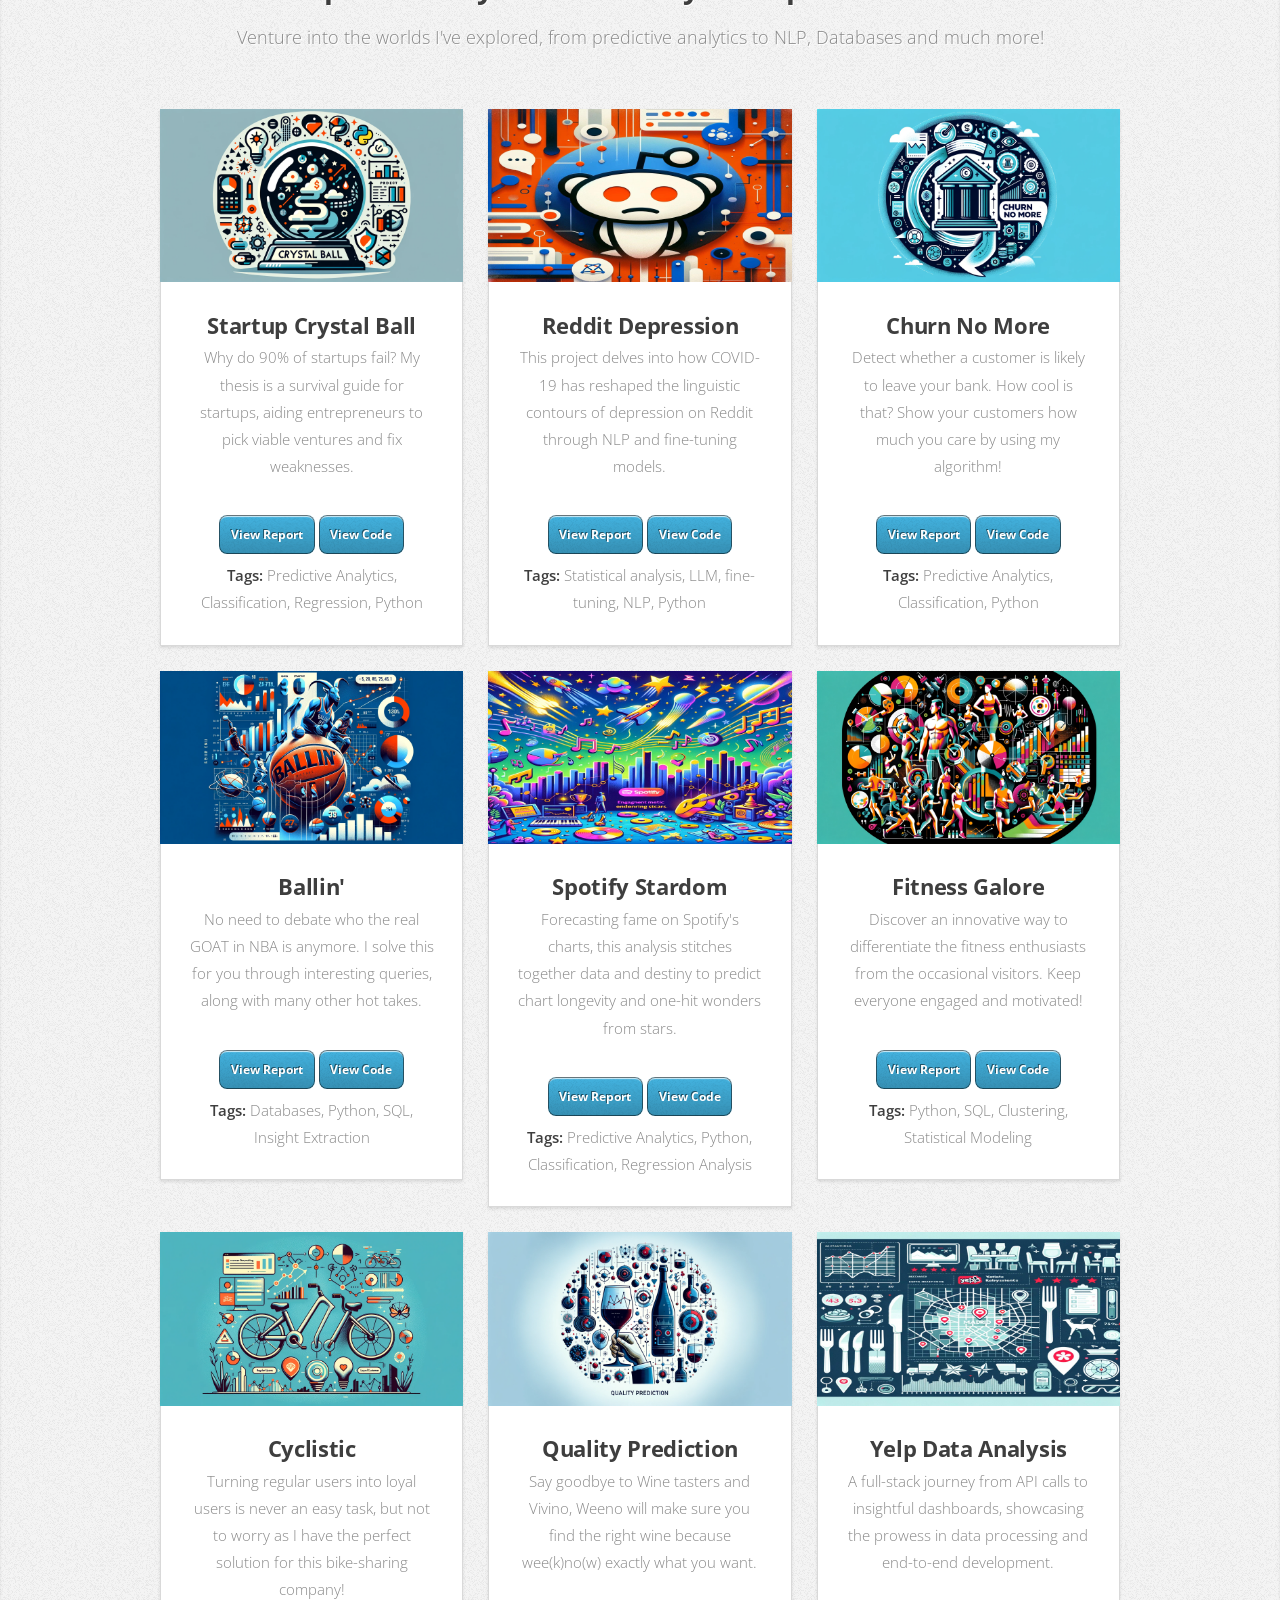
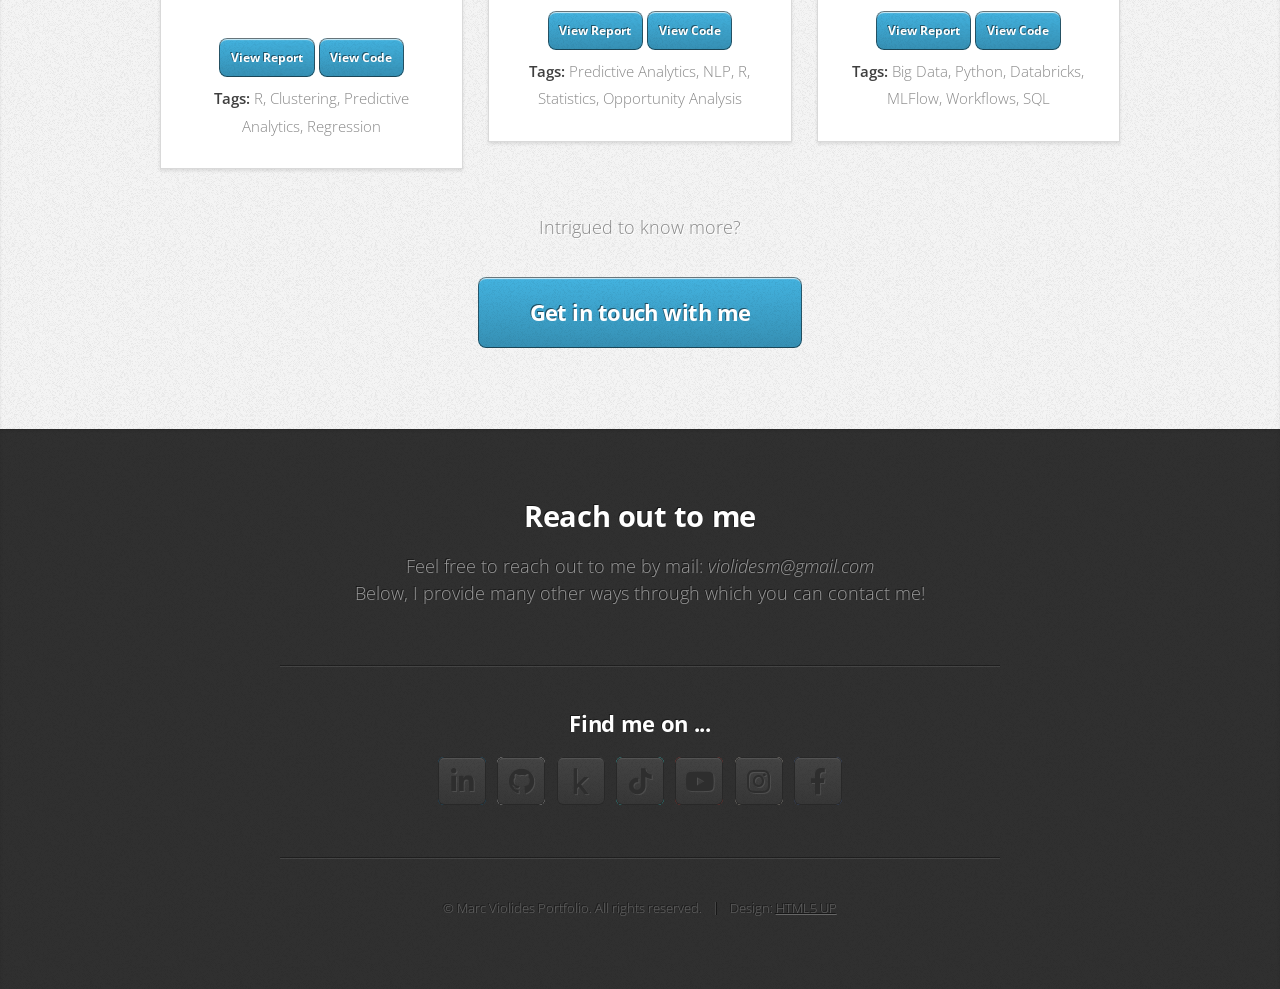
==== commit da6c5440: "Point TikTok links to the new account @marcviolidesai Co-Authored-By: Claude Opus 5.5 <noreply@anthr" ====
--- a/index.html
+++ b/index.html
@@ -20,7 +20,7 @@
 					<li><a href="#contact">Contact</a></li>
 				</ul>
 				<ul class="nav-socials">
-					<li><a href="https://www.tiktok.com/@marcviolides" class="icon brands fa-tiktok" target="_blank" rel="noopener" aria-label="TikTok"><span class="label">TikTok</span></a></li>
+					<li><a href="https://www.tiktok.com/@marcviolidesai" class="icon brands fa-tiktok" target="_blank" rel="noopener" aria-label="TikTok"><span class="label">TikTok</span></a></li>
 					<li><a href="https://www.youtube.com/@MarcViolides" class="icon brands fa-youtube" target="_blank" rel="noopener" aria-label="YouTube"><span class="label">YouTube</span></a></li>
 					<li><a href="https://www.instagram.com/marc_violides/" class="icon brands fa-instagram" target="_blank" rel="noopener" aria-label="Instagram"><span class="label">Instagram</span></a></li>
 					<li><a href="https://www.facebook.com/profile.php?id=100006622248866" class="icon brands fa-facebook-f" target="_blank" rel="noopener" aria-label="Facebook"><span class="label">Facebook</span></a></li>
@@ -30,7 +30,7 @@
 
 		<!-- Floating social bar (phones and tablets) -->
 			<ul class="dock">
-				<li><a href="https://www.tiktok.com/@marcviolides" class="icon brands fa-tiktok" target="_blank" rel="noopener" aria-label="TikTok"><span class="label">TikTok</span></a></li>
+				<li><a href="https://www.tiktok.com/@marcviolidesai" class="icon brands fa-tiktok" target="_blank" rel="noopener" aria-label="TikTok"><span class="label">TikTok</span></a></li>
 				<li><a href="https://www.youtube.com/@MarcViolides" class="icon brands fa-youtube" target="_blank" rel="noopener" aria-label="YouTube"><span class="label">YouTube</span></a></li>
 				<li><a href="https://www.instagram.com/marc_violides/" class="icon brands fa-instagram" target="_blank" rel="noopener" aria-label="Instagram"><span class="label">Instagram</span></a></li>
 				<li><a href="https://www.facebook.com/profile.php?id=100006622248866" class="icon brands fa-facebook-f" target="_blank" rel="noopener" aria-label="Facebook"><span class="label">Facebook</span></a></li>
@@ -52,7 +52,7 @@
 							<div class="hero-socials">
 								<p>These days I also explain AI simply. No hype, no doom.</p>
 								<ul>
-									<li><a href="https://www.tiktok.com/@marcviolides" class="pill" target="_blank" rel="noopener"><span class="icon brands fa-tiktok"></span>TikTok <small>@marcviolides</small></a></li>
+									<li><a href="https://www.tiktok.com/@marcviolidesai" class="pill" target="_blank" rel="noopener"><span class="icon brands fa-tiktok"></span>TikTok <small>@marcviolidesai</small></a></li>
 									<li><a href="https://www.youtube.com/@MarcViolides" class="pill" target="_blank" rel="noopener"><span class="icon brands fa-youtube"></span>YouTube <small>@MarcViolides</small></a></li>
 									<li><a href="https://www.instagram.com/marc_violides/" class="pill" target="_blank" rel="noopener"><span class="icon brands fa-instagram"></span>Instagram <small>@marc_violides</small></a></li>
 								</ul>
@@ -273,7 +273,7 @@
 								<li><a href="https://www.linkedin.com/in/marc-violides/" class="icon brands fa-linkedin-in"><span class="label">LinkedIn</span></a></li>
 								<li><a href="https://github.com/marcv12" class="icon brands fa-github"><span class="label">Github</span></a></li>
 								<li><a href="https://www.kaggle.com/marcviolides" class="icon brands fa-kaggle"><span class="label">Kaggle</span></a></li>
-								<li><a href="https://www.tiktok.com/@marcviolides" class="icon brands fa-tiktok"><span class="label">TikTok</span></a></li>
+								<li><a href="https://www.tiktok.com/@marcviolidesai" class="icon brands fa-tiktok"><span class="label">TikTok</span></a></li>
 								<li><a href="https://www.youtube.com/@MarcViolides" class="icon brands fa-youtube"><span class="label">YouTube</span></a></li>
 								<li><a href="https://www.instagram.com/marc_violides/" class="icon brands fa-instagram"><span class="label">Instagram</span></a></li>
 								<li><a href="https://www.facebook.com/profile.php?id=100006622248866" class="icon brands fa-facebook-f"><span class="label">Facebook</span></a></li>
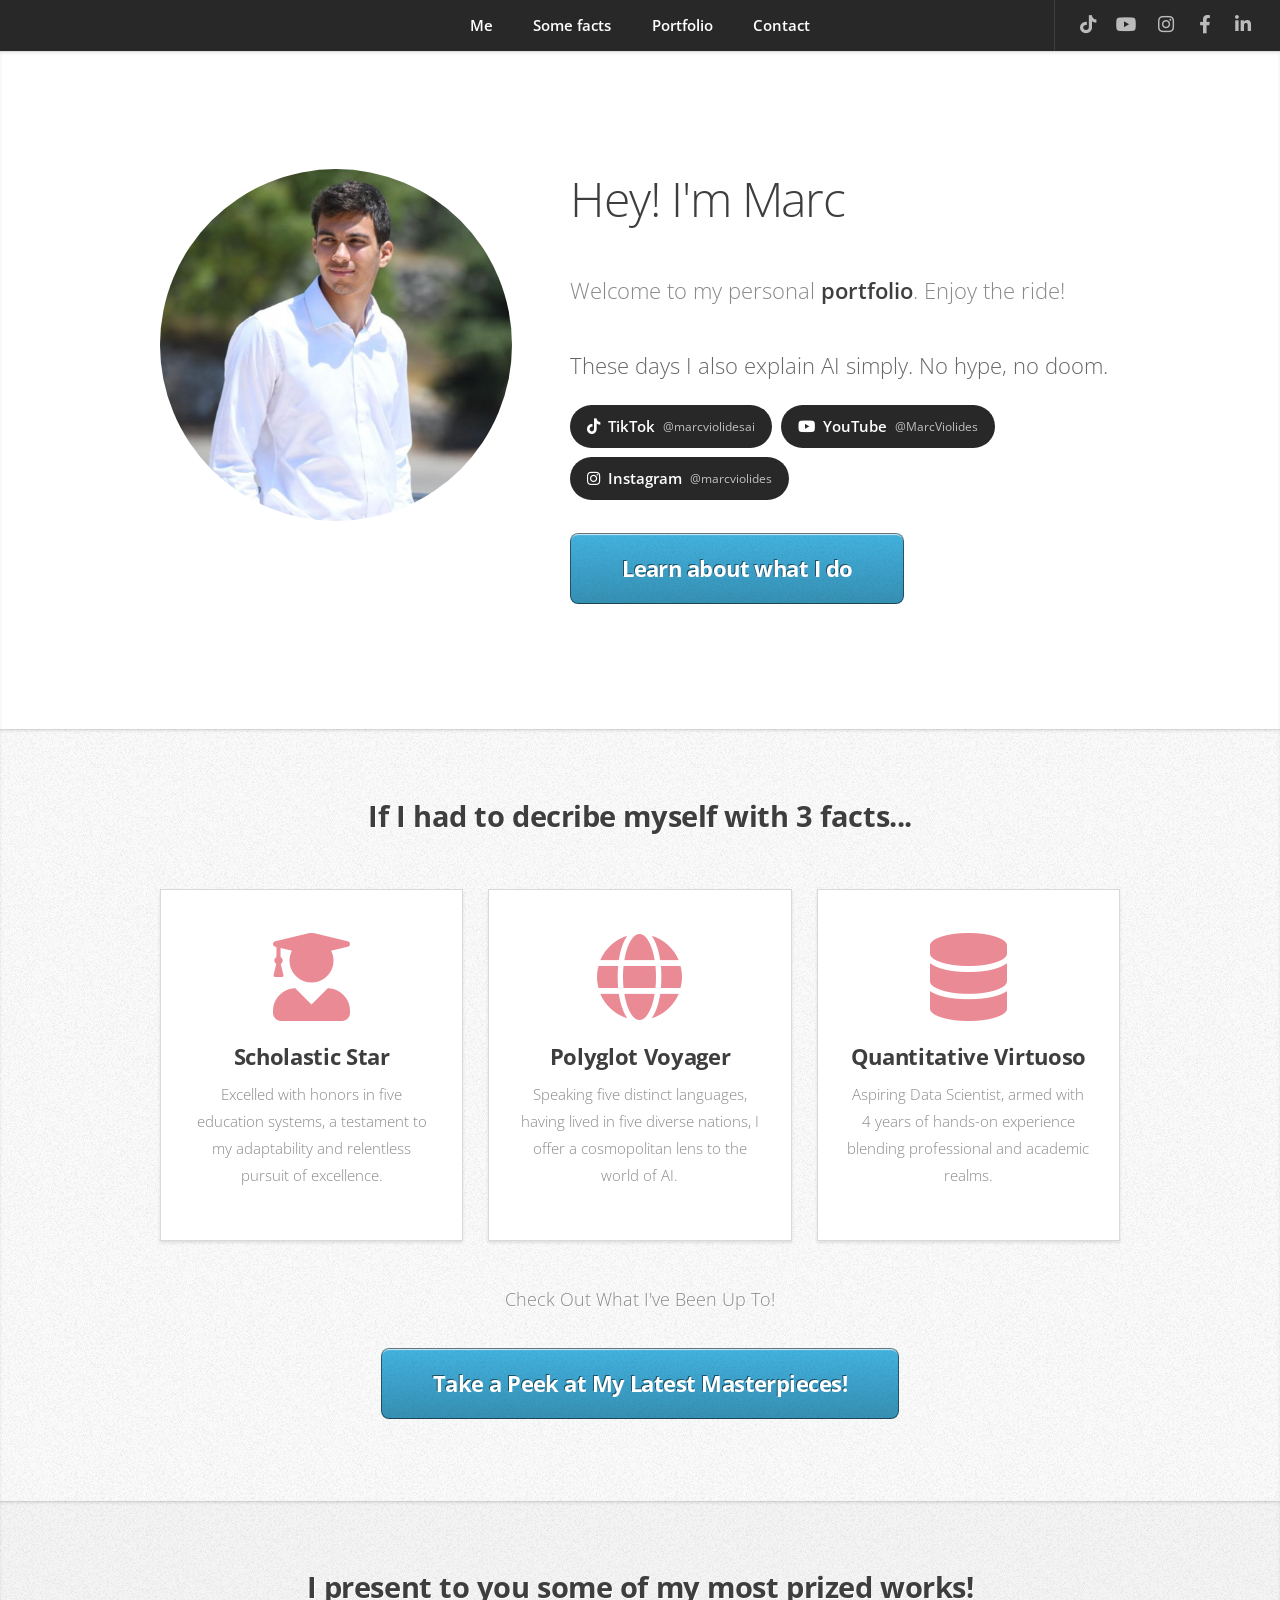
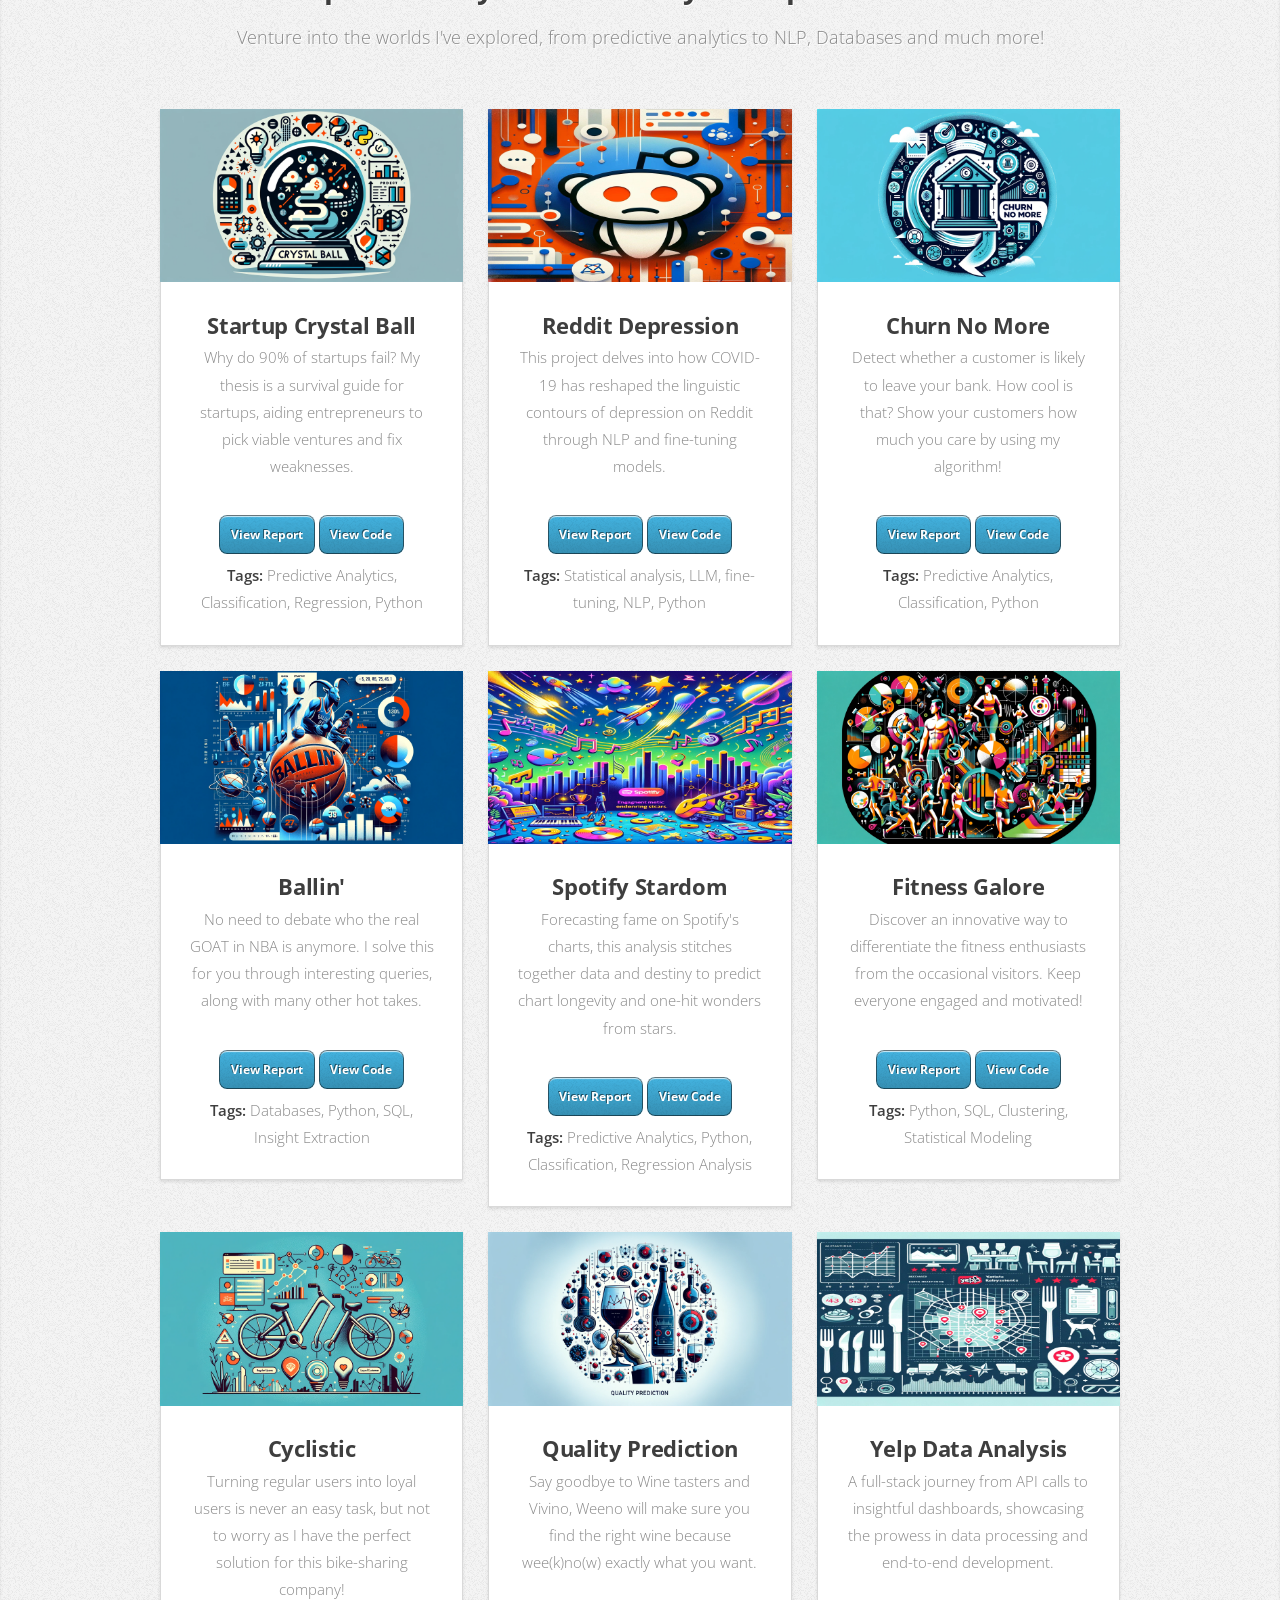
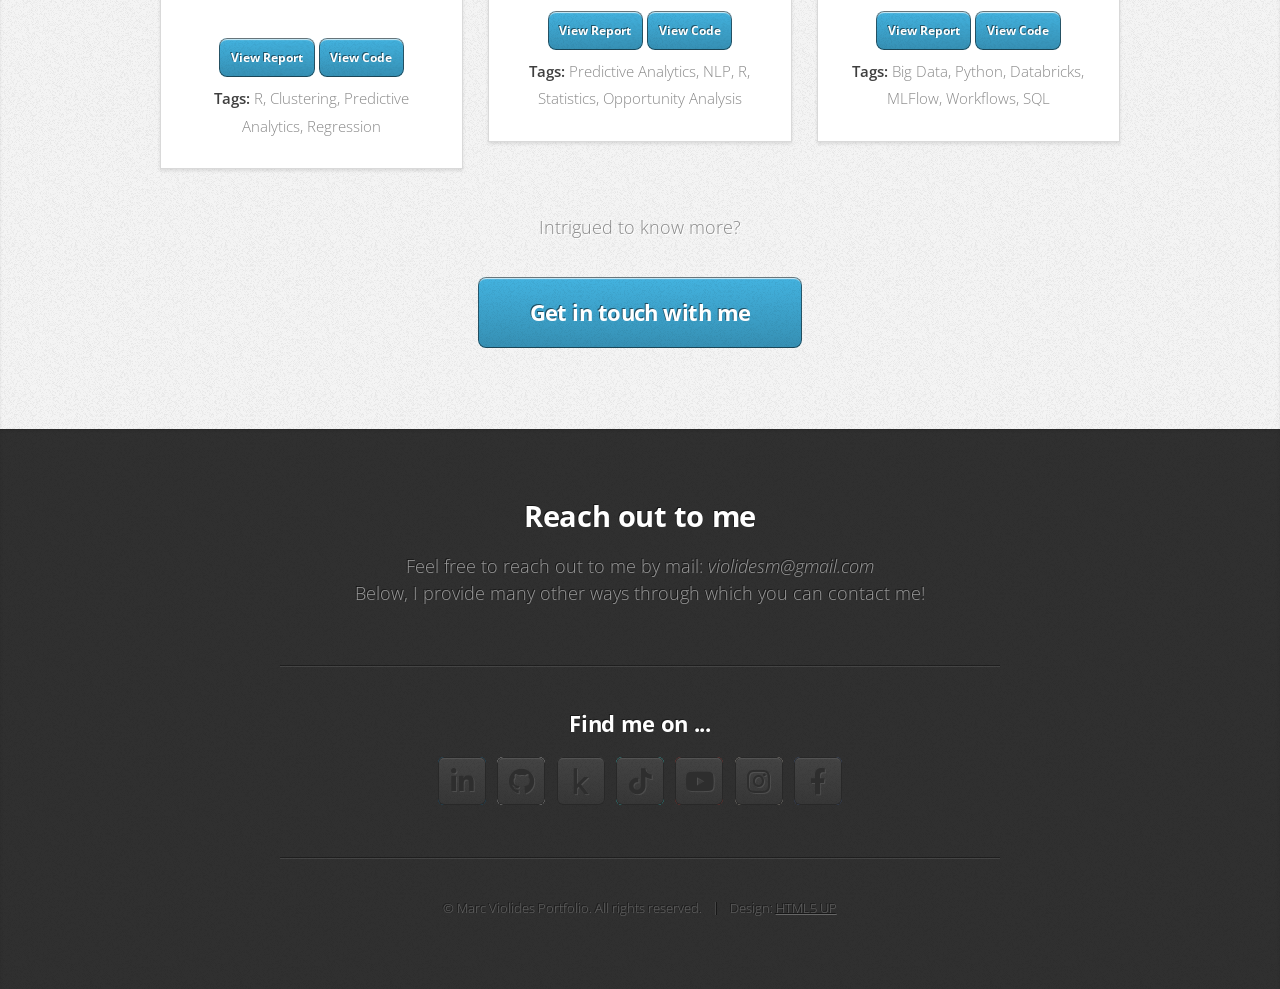
==== commit 0e644cd2: "Point Instagram links to @marcviolides (old @marc_violides link is dead) Co-Authored-By: Claude Opus" ====
--- a/index.html
+++ b/index.html
@@ -22,7 +22,7 @@
 				<ul class="nav-socials">
 					<li><a href="https://www.tiktok.com/@marcviolidesai" class="icon brands fa-tiktok" target="_blank" rel="noopener" aria-label="TikTok"><span class="label">TikTok</span></a></li>
 					<li><a href="https://www.youtube.com/@MarcViolides" class="icon brands fa-youtube" target="_blank" rel="noopener" aria-label="YouTube"><span class="label">YouTube</span></a></li>
-					<li><a href="https://www.instagram.com/marc_violides/" class="icon brands fa-instagram" target="_blank" rel="noopener" aria-label="Instagram"><span class="label">Instagram</span></a></li>
+					<li><a href="https://www.instagram.com/marcviolides/" class="icon brands fa-instagram" target="_blank" rel="noopener" aria-label="Instagram"><span class="label">Instagram</span></a></li>
 					<li><a href="https://www.facebook.com/profile.php?id=100006622248866" class="icon brands fa-facebook-f" target="_blank" rel="noopener" aria-label="Facebook"><span class="label">Facebook</span></a></li>
 					<li><a href="https://www.linkedin.com/in/marc-violides/" class="icon brands fa-linkedin-in" target="_blank" rel="noopener" aria-label="LinkedIn"><span class="label">LinkedIn</span></a></li>
 				</ul>
@@ -32,7 +32,7 @@
 			<ul class="dock">
 				<li><a href="https://www.tiktok.com/@marcviolidesai" class="icon brands fa-tiktok" target="_blank" rel="noopener" aria-label="TikTok"><span class="label">TikTok</span></a></li>
 				<li><a href="https://www.youtube.com/@MarcViolides" class="icon brands fa-youtube" target="_blank" rel="noopener" aria-label="YouTube"><span class="label">YouTube</span></a></li>
-				<li><a href="https://www.instagram.com/marc_violides/" class="icon brands fa-instagram" target="_blank" rel="noopener" aria-label="Instagram"><span class="label">Instagram</span></a></li>
+				<li><a href="https://www.instagram.com/marcviolides/" class="icon brands fa-instagram" target="_blank" rel="noopener" aria-label="Instagram"><span class="label">Instagram</span></a></li>
 				<li><a href="https://www.facebook.com/profile.php?id=100006622248866" class="icon brands fa-facebook-f" target="_blank" rel="noopener" aria-label="Facebook"><span class="label">Facebook</span></a></li>
 				<li><a href="https://www.linkedin.com/in/marc-violides/" class="icon brands fa-linkedin-in" target="_blank" rel="noopener" aria-label="LinkedIn"><span class="label">LinkedIn</span></a></li>
 			</ul>
@@ -54,7 +54,7 @@
 								<ul>
 									<li><a href="https://www.tiktok.com/@marcviolidesai" class="pill" target="_blank" rel="noopener"><span class="icon brands fa-tiktok"></span>TikTok <small>@marcviolidesai</small></a></li>
 									<li><a href="https://www.youtube.com/@MarcViolides" class="pill" target="_blank" rel="noopener"><span class="icon brands fa-youtube"></span>YouTube <small>@MarcViolides</small></a></li>
-									<li><a href="https://www.instagram.com/marc_violides/" class="pill" target="_blank" rel="noopener"><span class="icon brands fa-instagram"></span>Instagram <small>@marc_violides</small></a></li>
+									<li><a href="https://www.instagram.com/marcviolides/" class="pill" target="_blank" rel="noopener"><span class="icon brands fa-instagram"></span>Instagram <small>@marcviolides</small></a></li>
 								</ul>
 							</div>
 							<a href="#work" class="button large scrolly">Learn about what I do</a>
@@ -275,7 +275,7 @@
 								<li><a href="https://www.kaggle.com/marcviolides" class="icon brands fa-kaggle"><span class="label">Kaggle</span></a></li>
 								<li><a href="https://www.tiktok.com/@marcviolidesai" class="icon brands fa-tiktok"><span class="label">TikTok</span></a></li>
 								<li><a href="https://www.youtube.com/@MarcViolides" class="icon brands fa-youtube"><span class="label">YouTube</span></a></li>
-								<li><a href="https://www.instagram.com/marc_violides/" class="icon brands fa-instagram"><span class="label">Instagram</span></a></li>
+								<li><a href="https://www.instagram.com/marcviolides/" class="icon brands fa-instagram"><span class="label">Instagram</span></a></li>
 								<li><a href="https://www.facebook.com/profile.php?id=100006622248866" class="icon brands fa-facebook-f"><span class="label">Facebook</span></a></li>
 								<!--
 								<li><a href="#" class="icon solid fa-rss"><span>RSS</span></a></li>
